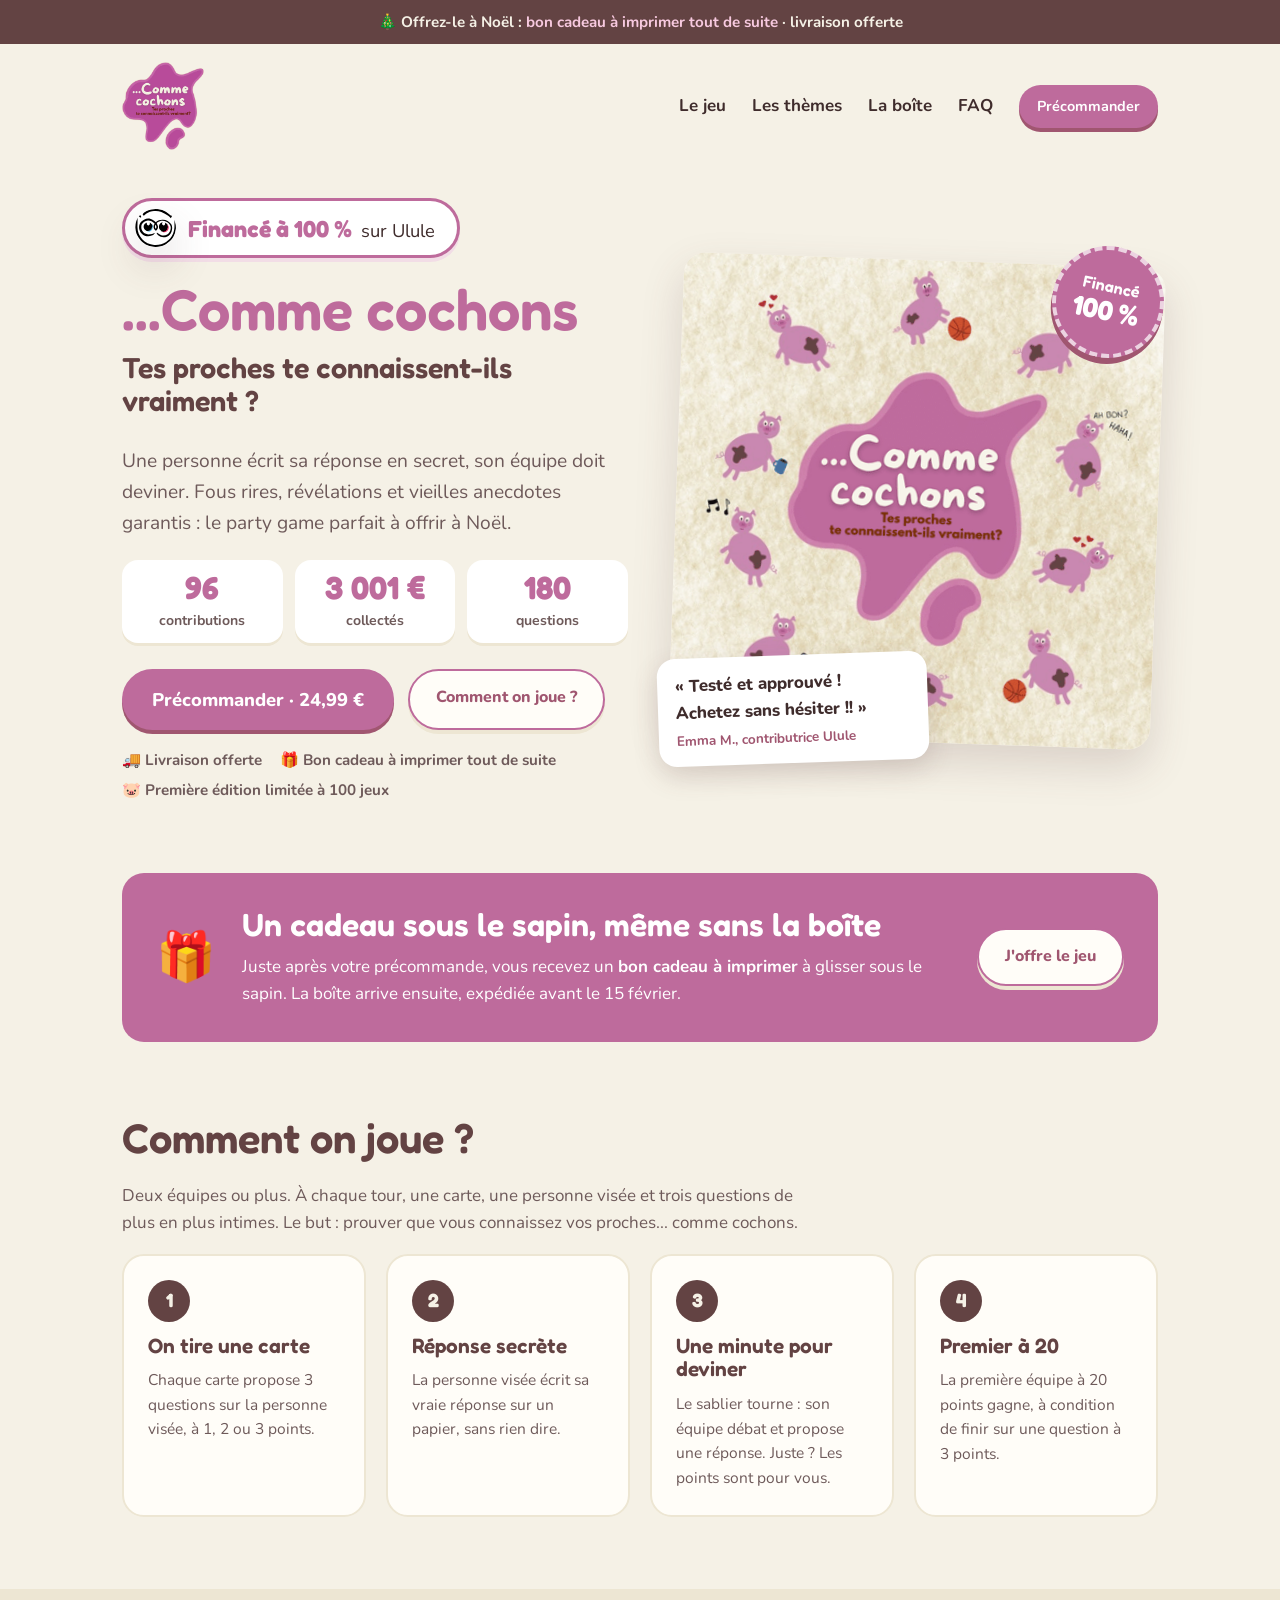
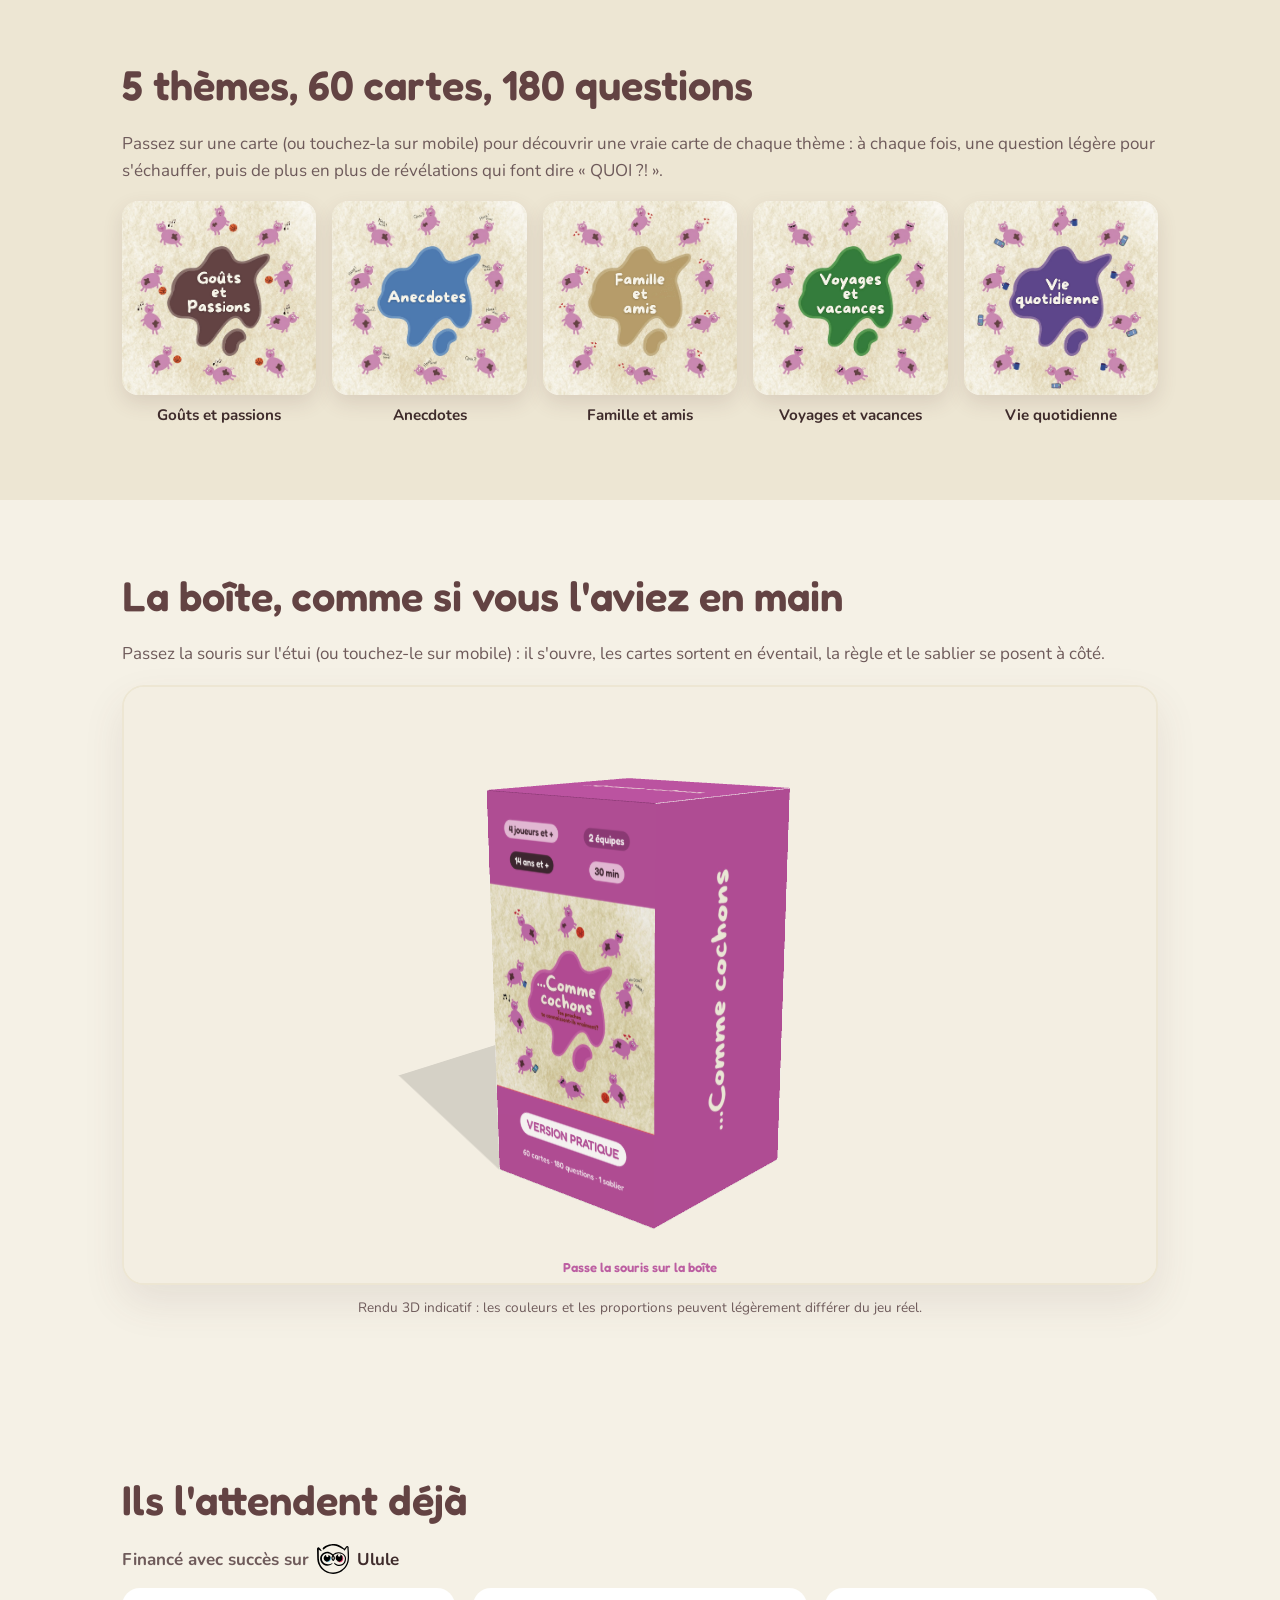
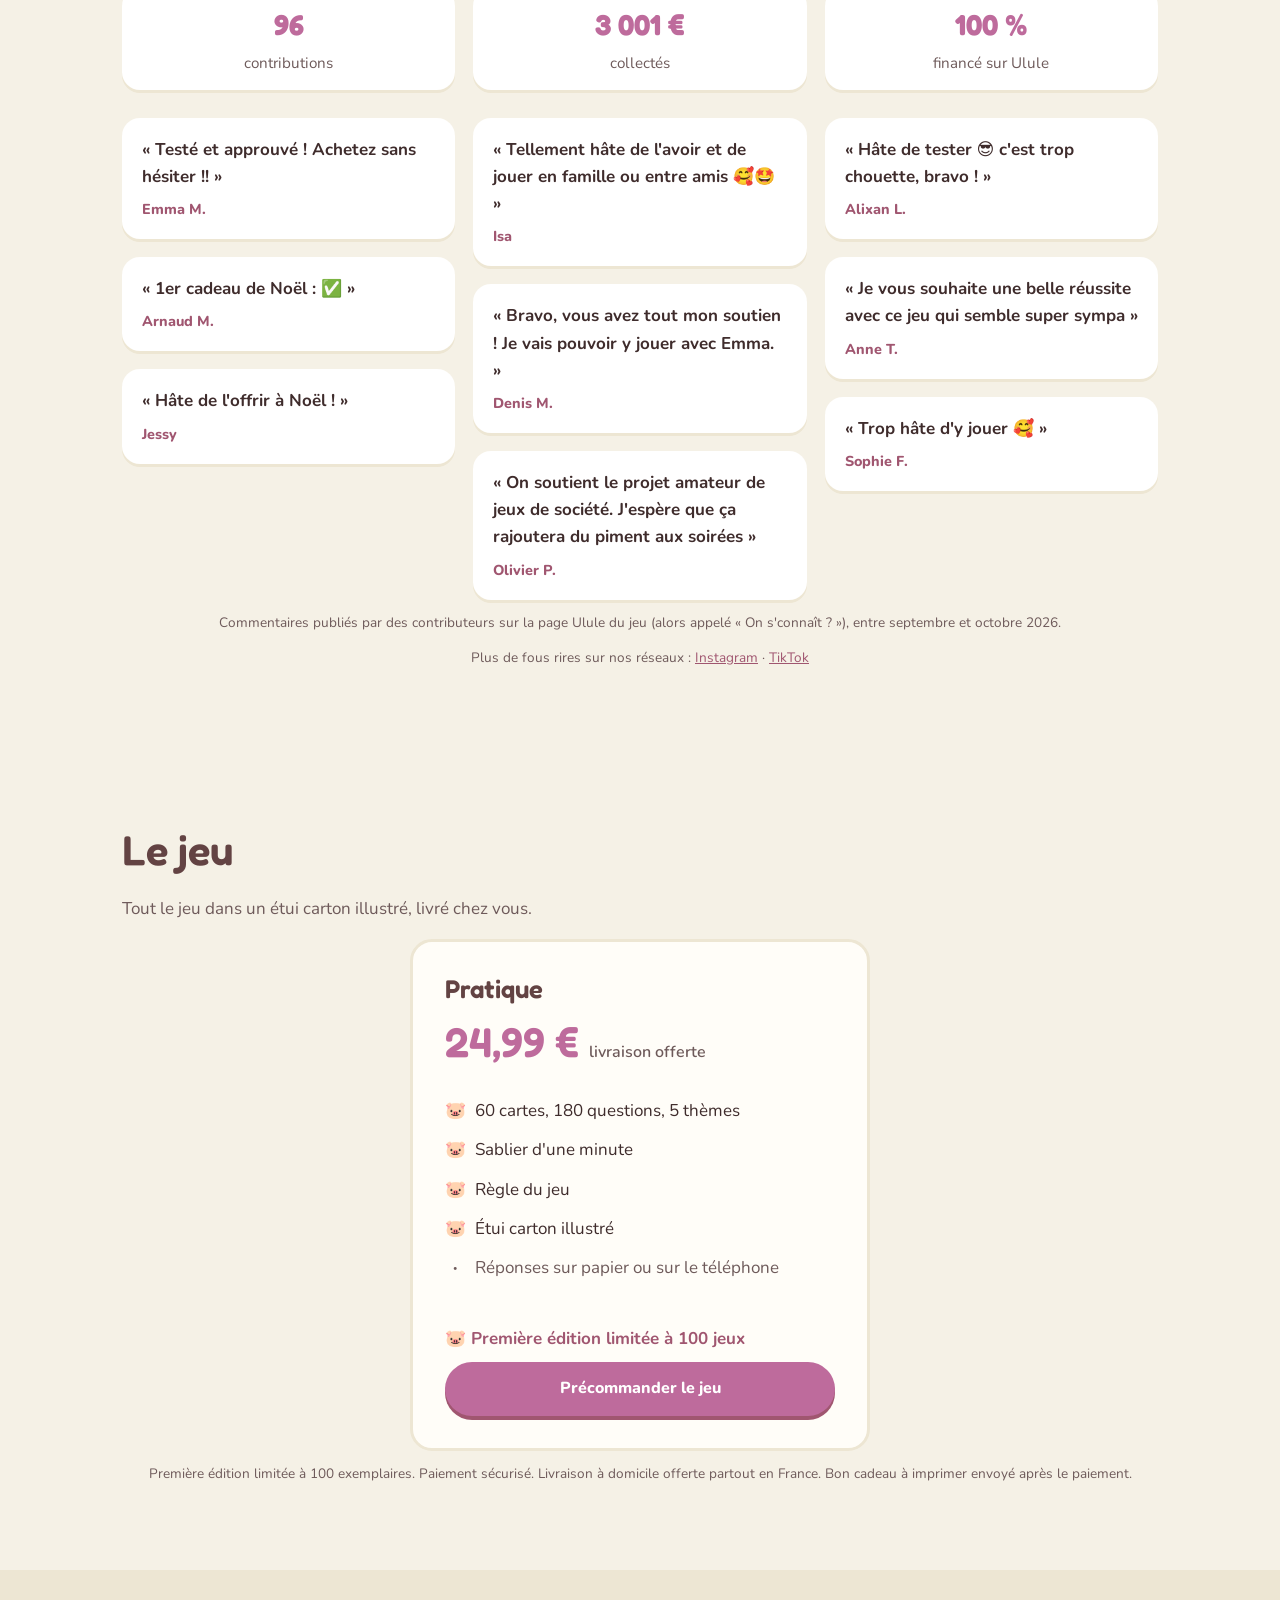
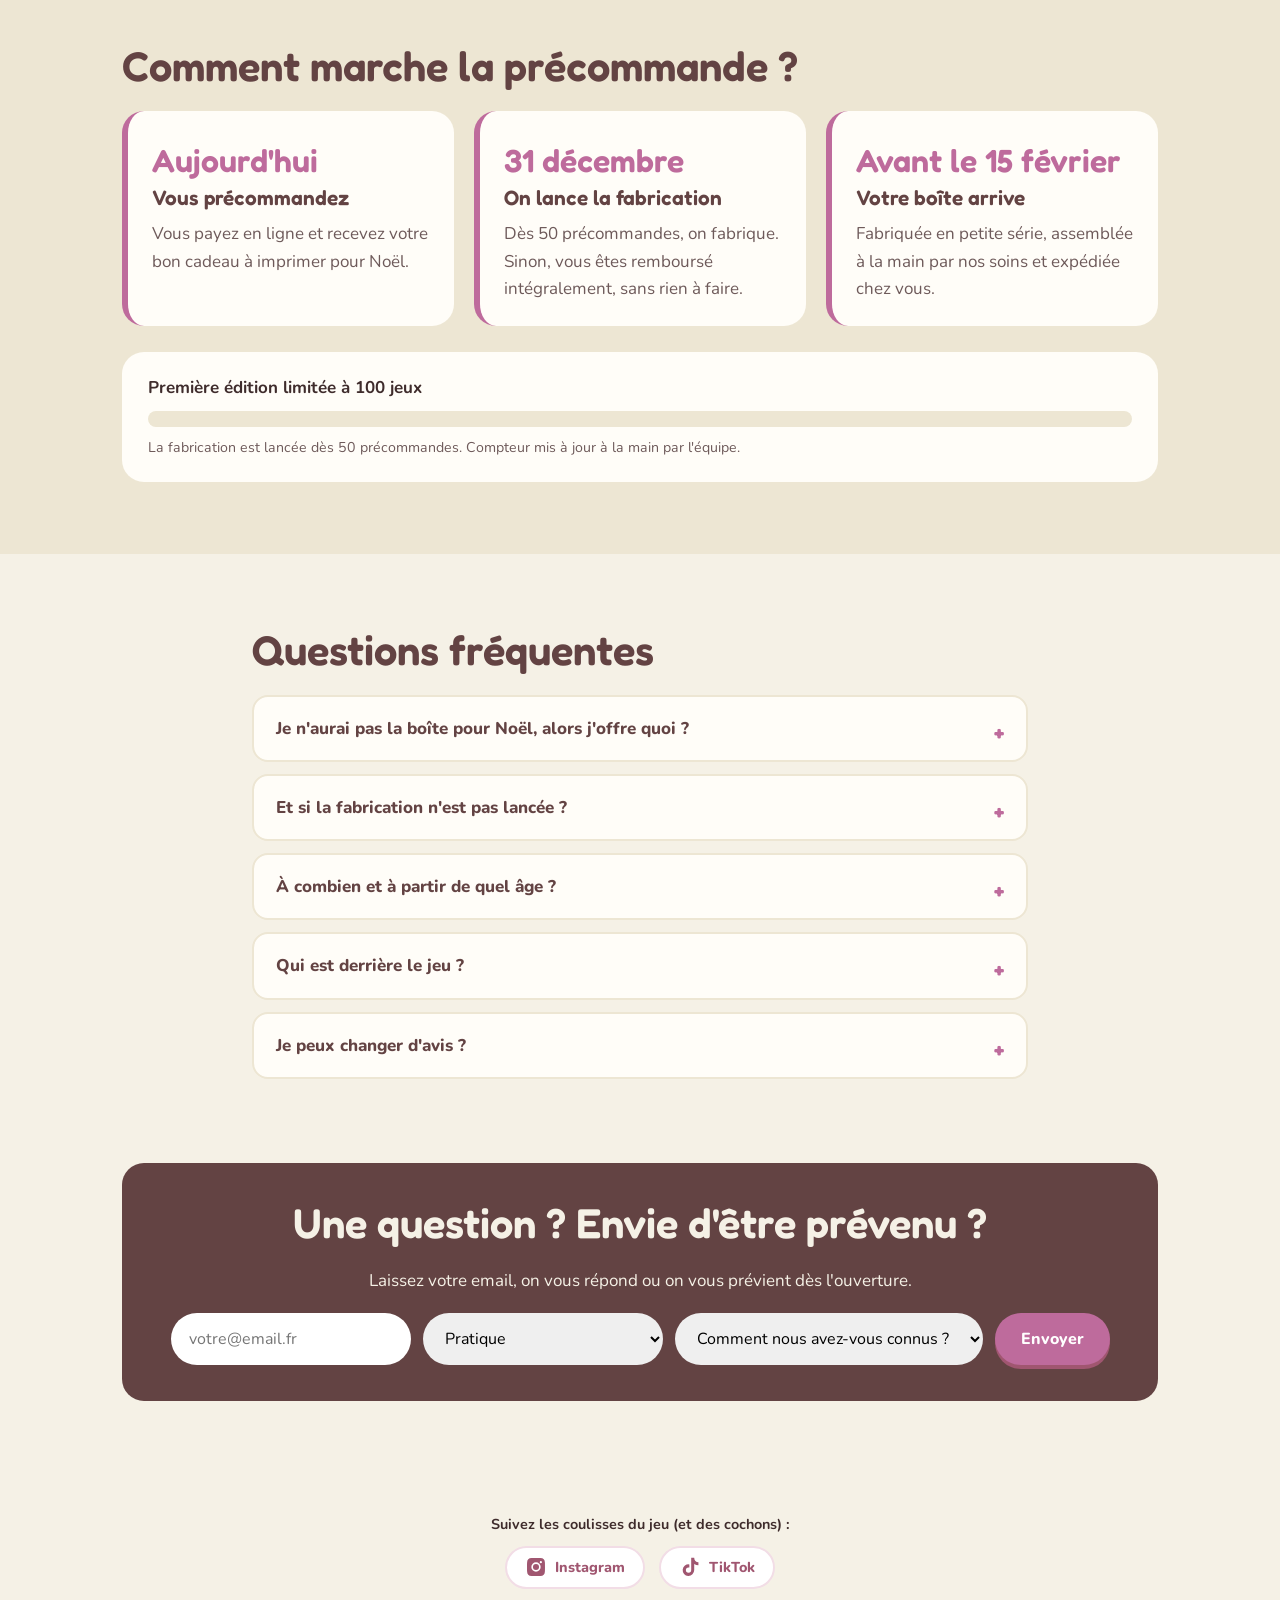
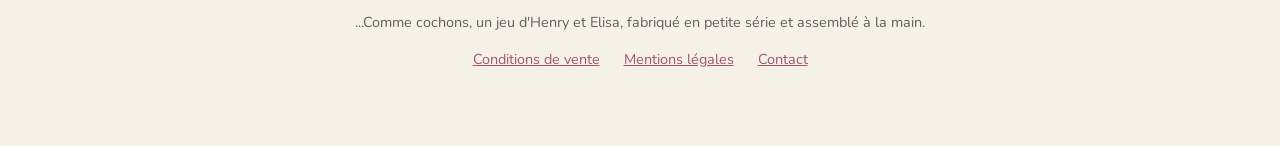
==== index.html @ cfe33173 "Site commecochons.com (état en ligne au 17/11) Co-Authored-By: Claude Opus 5.5 <noreply@anthropic.co" ====
<!DOCTYPE html>
<html lang="fr">
<head>
<meta charset="utf-8">
<meta name="viewport" content="width=device-width, initial-scale=1">
<title>...Comme cochons | Le jeu qui teste si tes proches te connaissent vraiment</title>
<meta name="description" content="...Comme cochons, le party game qui révèle si vos amis et votre famille vous connaissent vraiment. 60 cartes, 180 questions, 5 thèmes. Précommandez-le pour Noël.">
<meta property="og:title" content="...Comme cochons : tes proches te connaissent-ils vraiment ?">
<meta property="og:description" content="Le party game à offrir à Noël. Financé à 100 % sur Ulule. Précommande ouverte, bon cadeau à imprimer, livraison offerte.">
<meta property="og:image" content="https://commecochons.com/img/couverture.png">
<meta property="og:url" content="https://commecochons.com/">
<link rel="icon" type="image/png" href="/img/favicon-64.png">
<link rel="apple-touch-icon" href="/img/apple-touch-icon.png">
<link rel="preconnect" href="https://fonts.googleapis.com">
<link rel="preconnect" href="https://fonts.gstatic.com" crossorigin>
<link href="https://fonts.googleapis.com/css2?family=Fredoka:wght@500;600;700&family=Nunito:wght@400;600;700;800&display=swap" rel="stylesheet">
<link rel="stylesheet" href="style.css">
</head>
<body>

<div class="bandeau">🎄 Offrez-le à Noël : <strong>bon cadeau à imprimer tout de suite</strong> · livraison offerte</div>

<div class="wrap">
  <nav>
    <a class="logo" href="#" aria-label="...Comme cochons, accueil"><img src="img/logo-tache-sm.png" alt="...Comme cochons" width="272" height="291"></a>
    <div class="liens">
      <a href="#jouer">Le jeu</a>
      <a href="#themes">Les thèmes</a>
      <a href="#boite3d">La boîte</a>
      <a href="#faq">FAQ</a>
      <a class="btn petit" href="#offres">Précommander</a>
    </div>
  </nav>

  <header class="hero">
    <div>
      <a class="badge-ulule" href="#avis"><img src="img/ulule.svg" alt="" width="40" height="38"><span><strong>Financé à 100 %</strong> sur Ulule</span></a>
      <h1>...Comme cochons<span>Tes proches te connaissent-ils vraiment ?</span></h1>
      <p class="accroche">Une personne écrit sa réponse en secret, son équipe doit deviner. Fous rires, révélations et vieilles anecdotes garantis : le party game parfait à offrir à Noël.</p>
      <div class="chiffres-hero">
        <div><strong>96</strong><span>contributions</span></div>
        <div><strong>3 001 €</strong><span>collectés</span></div>
        <div><strong>180</strong><span>questions</span></div>
      </div>
      <div class="ctas">
        <a class="btn gros" href="#offres">Précommander · 24,99 €</a>
        <a class="btn secondaire" href="#jouer">Comment on joue ?</a>
      </div>
      <ul class="rassurance">
        <li>🚚 Livraison offerte</li>
        <li>🎁 Bon cadeau à imprimer tout de suite</li>
        <li>🐷 Première édition limitée à 100 jeux</li>
      </ul>
    </div>
    <div class="hero-visuel">
      <img src="img/couverture.png" alt="Couverture du jeu ...Comme cochons : des cochons roses autour du titre" width="447" height="447">
      <div class="tampon">Financé<br><b>100 %</b></div>
      <figure class="avis-hero"><blockquote>« Testé et approuvé ! Achetez sans hésiter !! »</blockquote><figcaption>Emma M., contributrice Ulule</figcaption></figure>
    </div>
  </header>
</div>

<div class="wrap">
  <div class="noel">
    <div class="emoji">🎁</div>
    <div>
      <h2>Un cadeau sous le sapin, même sans la boîte</h2>
      <p>Juste après votre précommande, vous recevez un <strong>bon cadeau à imprimer</strong> à glisser sous le sapin. La boîte arrive ensuite, expédiée avant le 15 février.</p>
    </div>
    <a class="btn secondaire" href="#offres">J'offre le jeu</a>
  </div>
</div>

<section id="jouer">
  <div class="wrap">
    <h2>Comment on joue ?</h2>
    <p style="max-width:680px;color:var(--texte-doux)">Deux équipes ou plus. À chaque tour, une carte, une personne visée et trois questions de plus en plus intimes. Le but : prouver que vous connaissez vos proches... comme cochons.</p>
    <div class="etapes">
      <div class="etape"><h3>On tire une carte</h3><p>Chaque carte propose 3 questions sur la personne visée, à 1, 2 ou 3 points.</p></div>
      <div class="etape"><h3>Réponse secrète</h3><p>La personne visée écrit sa vraie réponse sur un papier, sans rien dire.</p></div>
      <div class="etape"><h3>Une minute pour deviner</h3><p>Le sablier tourne : son équipe débat et propose une réponse. Juste ? Les points sont pour vous.</p></div>
      <div class="etape"><h3>Premier à 20</h3><p>La première équipe à 20 points gagne, à condition de finir sur une question à 3 points.</p></div>
    </div>
  </div>
</section>

<section id="themes" style="background:var(--creme-2)">
  <div class="wrap">
    <h2>5 thèmes, 60 cartes, 180 questions</h2>
    <p style="color:var(--texte-doux)">Passez sur une carte (ou touchez-la sur mobile) pour découvrir une vraie carte de chaque thème : à chaque fois, une question légère pour s'échauffer, puis de plus en plus de révélations qui font dire « QUOI ?! ».</p>
    <div class="themes">
      <div class="carte-flip" tabindex="0" style="--theme:#634343" aria-label="Carte du thème Goûts et passions">
        <div class="carte-inner">
          <div class="face recto"><img src="img/theme-gouts.png" alt="Thème Goûts et passions" loading="lazy"></div>
          <div class="face verso"><img src="img/cartes/gouts.jpg" alt="Une carte du thème Goûts et passions" width="900" height="900" loading="lazy" decoding="async"></div>
        </div>
        <div class="legende">Goûts et passions</div>
      </div>
      <div class="carte-flip" tabindex="0" style="--theme:#4D7AB0" aria-label="Carte du thème Anecdotes">
        <div class="carte-inner">
          <div class="face recto"><img src="img/theme-anecdotes.png" alt="Thème Anecdotes" loading="lazy"></div>
          <div class="face verso"><img src="img/cartes/anecdotes.jpg" alt="Une carte du thème Anecdotes" width="900" height="900" loading="lazy" decoding="async"></div>
        </div>
        <div class="legende">Anecdotes</div>
      </div>
      <div class="carte-flip" tabindex="0" style="--theme:#A8844A" aria-label="Carte du thème Famille et amis">
        <div class="carte-inner">
          <div class="face recto"><img src="img/theme-famille.png" alt="Thème Famille et amis" loading="lazy"></div>
          <div class="face verso"><img src="img/cartes/famille.jpg" alt="Une carte du thème Famille et amis" width="900" height="900" loading="lazy" decoding="async"></div>
        </div>
        <div class="legende">Famille et amis</div>
      </div>
      <div class="carte-flip" tabindex="0" style="--theme:#276A2E" aria-label="Carte du thème Voyages et vacances">
        <div class="carte-inner">
          <div class="face recto"><img src="img/theme-voyages.png" alt="Thème Voyages et vacances" loading="lazy"></div>
          <div class="face verso"><img src="img/cartes/voyages.jpg" alt="Une carte du thème Voyages et vacances" width="900" height="900" loading="lazy" decoding="async"></div>
        </div>
        <div class="legende">Voyages et vacances</div>
      </div>
      <div class="carte-flip" tabindex="0" style="--theme:#7C649C" aria-label="Carte du thème Vie quotidienne">
        <div class="carte-inner">
          <div class="face recto"><img src="img/theme-quotidien.png" alt="Thème Vie quotidienne" loading="lazy"></div>
          <div class="face verso"><img src="img/cartes/quotidien.jpg" alt="Une carte du thème Vie quotidienne" width="900" height="900" loading="lazy" decoding="async"></div>
        </div>
        <div class="legende">Vie quotidienne</div>
      </div>
    </div>
  </div>
</section>


<section id="boite3d">
  <div class="wrap">
    <h2>La boîte, comme si vous l'aviez en main</h2>
    <p style="color:var(--texte-doux)">Passez la souris sur l'étui (ou touchez-le sur mobile) : il s'ouvre, les cartes sortent en éventail, la règle et le sablier se posent à côté.</p>
    <div class="cadre3d"><iframe src="/boite-3d/index.html?embed" title="La boîte ...Comme cochons en 3D" loading="lazy"></iframe></div>
    <p class="mention">Rendu 3D indicatif : les couleurs et les proportions peuvent légèrement différer du jeu réel.</p>
  </div>
</section>

<section id="avis">
  <div class="wrap">
    <h2>Ils l'attendent déjà</h2>
    <p class="ulule-titre">Financé avec succès sur <img src="img/ulule.svg" alt="Ulule" width="34" height="32"> <strong>Ulule</strong></p>
    <div class="ulule-stats">
      <div><strong>96</strong><span>contributions</span></div>
      <div><strong>3 001 €</strong><span>collectés</span></div>
      <div><strong>100 %</strong><span>financé sur Ulule</span></div>
    </div>
    <div class="avis">
      <figure><blockquote>« Testé et approuvé ! Achetez sans hésiter !! »</blockquote><figcaption>Emma M.</figcaption></figure>
      <figure><blockquote>« 1er cadeau de Noël : ✅ »</blockquote><figcaption>Arnaud M.</figcaption></figure>
      <figure><blockquote>« Hâte de l'offrir à Noël ! »</blockquote><figcaption>Jessy</figcaption></figure>
      <figure><blockquote>« Tellement hâte de l'avoir et de jouer en famille ou entre amis 🥰🤩 »</blockquote><figcaption>Isa</figcaption></figure>
      <figure><blockquote>« Bravo, vous avez tout mon soutien ! Je vais pouvoir y jouer avec Emma. »</blockquote><figcaption>Denis M.</figcaption></figure>
      <figure><blockquote>« On soutient le projet amateur de jeux de société. J'espère que ça rajoutera du piment aux soirées »</blockquote><figcaption>Olivier P.</figcaption></figure>
      <figure><blockquote>« Hâte de tester 😎 c'est trop chouette, bravo ! »</blockquote><figcaption>Alixan L.</figcaption></figure>
      <figure><blockquote>« Je vous souhaite une belle réussite avec ce jeu qui semble super sympa »</blockquote><figcaption>Anne T.</figcaption></figure>
      <figure><blockquote>« Trop hâte d'y jouer 🥰 »</blockquote><figcaption>Sophie F.</figcaption></figure>
    </div>
    <p class="mention">Commentaires publiés par des contributeurs sur la page Ulule du jeu (alors appelé « On s'connaît ? »), entre septembre et octobre 2026.</p>
    <p class="mention">Plus de fous rires sur nos réseaux : <a href="https://www.instagram.com/onsconnait_lejeu/" target="_blank" rel="noopener">Instagram</a> · <a href="https://www.tiktok.com/@onsconnait_lejeu" target="_blank" rel="noopener">TikTok</a></p>
  </div>
</section>

<section id="offres">
  <div class="wrap">
    <h2>Le jeu</h2>
    <p style="color:var(--texte-doux)">Tout le jeu dans un étui carton illustré, livré chez vous.</p>
    <div class="offres">
      <div class="offre">
        <h3>Pratique</h3>
        <div class="prix">24,99 € <small>livraison offerte</small></div>
        <ul>
          <li>60 cartes, 180 questions, 5 thèmes</li>
          <li>Sablier d'une minute</li>
          <li>Règle du jeu</li>
          <li>Étui carton illustré</li>
          <li class="non">Réponses sur papier ou sur le téléphone</li>
        </ul>
        <p class="stock">🐷 <span class="stock-txt">Première édition limitée à 100 jeux</span></p>
        <a class="btn" data-offre="pratique" href="#prevenir">Précommander le jeu</a>
      </div>
    </div>
    <p class="mention">Première édition limitée à 100 exemplaires. Paiement sécurisé. Livraison à domicile offerte partout en France. Bon cadeau à imprimer envoyé après le paiement.</p>
  </div>
</section>

<section style="background:var(--creme-2)">
  <div class="wrap">
    <h2>Comment marche la précommande ?</h2>
    <div class="precommande">
      <div class="bloc"><div class="chiffre">Aujourd'hui</div><h3>Vous précommandez</h3><p>Vous payez en ligne et recevez votre bon cadeau à imprimer pour Noël.</p></div>
      <div class="bloc"><div class="chiffre">31 décembre</div><h3>On lance la fabrication</h3><p>Dès 50 précommandes, on fabrique. Sinon, vous êtes remboursé intégralement, sans rien à faire.</p></div>
      <div class="bloc"><div class="chiffre">Avant le 15 février</div><h3>Votre boîte arrive</h3><p>Fabriquée en petite série, assemblée à la main par nos soins et expédiée chez vous.</p></div>
    </div>
    <div class="compteur" id="compteur">
      <strong class="stock-txt">Première édition limitée à 100 jeux</strong>
      <div class="barre"><span id="jauge"></span></div>
      <small style="color:var(--texte-doux)">La fabrication est lancée dès 50 précommandes. Compteur mis à jour à la main par l'équipe.</small>
    </div>
  </div>
</section>

<section id="faq">
  <div class="wrap" style="max-width:820px">
    <h2>Questions fréquentes</h2>
    <details><summary>Je n'aurai pas la boîte pour Noël, alors j'offre quoi ?</summary><p>Un bon cadeau à imprimer, envoyé juste après le paiement. Vous l'emballez ou le glissez dans une carte, et la boîte arrive avant le 15 février.</p></details>
    <details><summary>Et si la fabrication n'est pas lancée ?</summary><p>Si nous n'atteignons pas 50 précommandes au 31 décembre, nous remboursons intégralement tout le monde dans les jours qui suivent.</p></details>
    <details><summary>À combien et à partir de quel âge ?</summary><p>À partir de 4 joueurs, en deux équipes, et jusqu'à autant de monde que vous voulez. Conseillé à partir de 14 ans. Une partie dure environ 30 minutes.</p></details>
    <details><summary>Qui est derrière le jeu ?</summary><p>Henry et Elisa. On a imaginé ce jeu pour nos soirées entre amis, on l'a testé avec plusieurs groupes, puis plus de 100 personnes l'ont soutenu sur Ulule. Les cochons sont dessinés à la main.</p></details>
    <details><summary>Je peux changer d'avis ?</summary><p>Oui. Vous disposez de 14 jours après réception pour vous rétracter, et vous pouvez annuler votre précommande à tout moment avant l'expédition. Voir nos <a href="cgv.html">conditions de vente</a>.</p></details>
  </div>
</section>

<section id="prevenir" style="padding-top:0">
  <div class="wrap">
    <div class="form-prevenir">
      <h2 id="prevenir-titre">Une question ? Envie d'être prévenu ?</h2>
      <p id="prevenir-texte">Laissez votre email, on vous répond ou on vous prévient dès l'ouverture.</p>
      <form name="prevenir" method="POST" data-netlify="true" netlify-honeypot="pot" action="/merci-contact.html">
        <input type="hidden" name="form-name" value="prevenir">
        <p class="cache"><label>Ne pas remplir <input name="pot"></label></p>
        <input type="email" name="email" placeholder="votre@email.fr" required aria-label="Email">
        <select name="interet" aria-label="Version qui vous intéresse">
          <option value="pratique">Pratique</option>
          <option value="question">J'ai une question</option>
        </select>
        <select name="source" aria-label="Comment nous avez-vous connus ?" required>
          <option value="">Comment nous avez-vous connus ?</option>
          <option>Ami ou famille</option>
          <option>Contributeur Ulule</option>
          <option>Instagram</option>
          <option>Publicité</option>
          <option>Autre</option>
        </select>
        <button class="btn" type="submit">Envoyer</button>
      </form>
    </div>
  </div>
</section>

<footer>
  <p class="suivez">Suivez les coulisses du jeu (et des cochons) :</p>
  <div class="reseaux">
    <a href="https://www.instagram.com/onsconnait_lejeu/" target="_blank" rel="noopener"><svg viewBox="0 0 24 24" width="22" height="22" aria-hidden="true"><path fill="currentColor" d="M12 2.2c3.2 0 3.6 0 4.8.1 3.3.1 4.8 1.7 4.9 4.9.1 1.3.1 1.6.1 4.8s0 3.6-.1 4.8c-.1 3.2-1.7 4.8-4.9 4.9-1.3.1-1.6.1-4.8.1s-3.6 0-4.8-.1c-3.3-.1-4.8-1.7-4.9-4.9C2.2 15.6 2.2 15.2 2.2 12s0-3.6.1-4.8C2.4 3.9 3.9 2.4 7.2 2.3 8.4 2.2 8.8 2.2 12 2.2zm0 4.7a5.1 5.1 0 1 0 0 10.2 5.1 5.1 0 0 0 0-10.2zm0 8.4a3.3 3.3 0 1 1 0-6.6 3.3 3.3 0 0 1 0 6.6zm5.3-9.8a1.2 1.2 0 1 0 0 2.4 1.2 1.2 0 0 0 0-2.4z"/></svg><span>Instagram</span></a>
    <a href="https://www.tiktok.com/@onsconnait_lejeu" target="_blank" rel="noopener"><svg viewBox="0 0 24 24" width="22" height="22" aria-hidden="true"><path fill="currentColor" d="M16.6 2h-3.3v13.4a2.9 2.9 0 1 1-2.9-2.9c.3 0 .6 0 .9.1V9.2a6.3 6.3 0 1 0 5.3 6.2V8.6a7.9 7.9 0 0 0 4.6 1.5V6.8a4.6 4.6 0 0 1-4.6-4.8z"/></svg><span>TikTok</span></a>
  </div>
  <p>...Comme cochons, un jeu d'Henry et Elisa, fabriqué en petite série et assemblé à la main.</p>
  <p><a href="cgv.html">Conditions de vente</a> <a href="mentions-legales.html">Mentions légales</a> <a href="#prevenir">Contact</a></p>
</footer>

<script>
  /* ====== À RENSEIGNER ======
     Collez ici vos liens de paiement Stripe (Payment Links).
     Tant qu'ils sont vides, les boutons renvoient vers le formulaire « être prévenu ». */
  const STRIPE_PRATIQUE = "https://buy.stripe.com/cNi7sDaqrd3F0H04EY53O02";
  /* Nombre de jeux précommandés et payés (à mettre à jour à la main). */
  const NB_PRECOMMANDES = 0;
  /* Taille de la première édition : ne pas vendre au-delà. */
  const EDITION = 100;
  /* ========================== */

  const liens = { pratique: STRIPE_PRATIQUE };
  const ouvert = STRIPE_PRATIQUE;
  document.querySelectorAll("[data-offre]").forEach(b => {
    const url = liens[b.dataset.offre];
    if (url) { b.href = url; }
    else {
      b.addEventListener("click", () => {
        const s = document.querySelector('select[name="interet"]');
        if (s) s.value = b.dataset.offre;
      });
    }
  });
  if (!ouvert) {
    document.getElementById("prevenir-titre").textContent = "Les précommandes ouvrent très bientôt";
    document.getElementById("prevenir-texte").textContent = "Laissez votre email : on vous prévient dès l'ouverture, juste à temps pour Noël.";
  }
  const restants = Math.max(0, EDITION - NB_PRECOMMANDES);
  if (NB_PRECOMMANDES > 0) document.querySelectorAll(".stock-txt").forEach(e => e.textContent = "Plus que " + restants + " jeux sur " + EDITION + " dans cette première édition");
  requestAnimationFrame(() => {
    document.getElementById("jauge").style.width = Math.min(100, NB_PRECOMMANDES / EDITION * 100) + "%";
  });
  if (restants === 0) {
    document.querySelectorAll("[data-offre]").forEach(b => { b.textContent = "Première édition épuisée"; b.removeAttribute("href"); b.classList.add("epuise"); });
  }
  document.querySelectorAll(".carte-flip").forEach(c => {
    c.addEventListener("click", () => c.classList.toggle("retournee"));
    c.addEventListener("keydown", e => { if (e.key === "Enter" || e.key === " ") { e.preventDefault(); c.classList.toggle("retournee"); } });
  });
</script>
</body>
</html>
---- style.css ----
:root{
  --creme:#F5F1E6;
  --creme-2:#EDE6D3;
  --rose:#BE6B9C;
  --rose-fonce:#A05670;
  --rose-clair:#F2DDE6;
  --boue:#634343;
  --texte:#3F2C2C;
  --texte-doux:#6E5A5A;
  --bleu:#4D7AB0;
  --vert:#276A2E;
  --violet:#7C649C;
  --sable:#B8955A;
  --blanc:#FFFDF8;
  --rayon:22px;
}
*{box-sizing:border-box}
html{scroll-behavior:smooth}
body{
  margin:0;font-family:"Nunito",system-ui,sans-serif;color:var(--texte);
  background:var(--creme);line-height:1.6;font-size:17px;
}
h1,h2,h3,.titre{font-family:"Fredoka",system-ui,sans-serif;font-weight:600;line-height:1.15;margin:0 0 .5em}
h2{font-size:clamp(1.8rem,4vw,2.6rem);color:var(--boue)}
h3{font-size:1.3rem}
p{margin:0 0 1em}
a{color:var(--rose-fonce)}
img{max-width:100%;display:block}
.wrap{max-width:1080px;margin:0 auto;padding:0 22px}
section{padding:72px 0}

/* Bandeau */
.bandeau{background:var(--boue);color:var(--creme);text-align:center;font-weight:700;padding:10px 16px;font-size:.95rem}
.bandeau strong{color:#F7C9DF}

/* Nav */
nav{display:flex;justify-content:space-between;align-items:center;padding:18px 0}
.logo{font-family:"Fredoka",sans-serif;font-weight:700;font-size:1.5rem;color:var(--rose);text-decoration:none}
nav .liens a{margin-left:22px;text-decoration:none;color:var(--texte);font-weight:700}
nav .liens a.btn{color:#fff}
@media(max-width:700px){nav .liens a:not(.btn){display:none}}

/* Boutons */
.btn{display:inline-block;background:var(--rose);color:#fff;text-decoration:none;font-weight:800;
  padding:14px 26px;border-radius:999px;border:0;cursor:pointer;font-size:1rem;font-family:inherit;
  box-shadow:0 4px 0 var(--rose-fonce);transition:transform .1s ease, box-shadow .1s ease}
.btn:hover{transform:translateY(-2px);box-shadow:0 6px 0 var(--rose-fonce)}
.btn:active{transform:translateY(2px);box-shadow:0 1px 0 var(--rose-fonce)}
.btn.secondaire{background:var(--blanc);color:var(--rose-fonce);box-shadow:0 4px 0 var(--creme-2);border:2px solid var(--rose)}
.btn.petit{padding:10px 18px;font-size:.9rem}
.btn[aria-disabled="true"]{background:#c9b6be;box-shadow:0 4px 0 #a8949c}

/* Hero */
.hero{display:grid;grid-template-columns:1.05fr 1fr;gap:48px;align-items:center;padding:30px 0 70px}
.hero h1{font-size:clamp(2.4rem,6vw,4rem);color:var(--rose)}
.hero h1 span{display:block;font-size:.5em;color:var(--boue);margin-top:.3em}
.hero .accroche{font-size:1.2rem;color:var(--texte-doux)}
.hero img{border-radius:var(--rayon);box-shadow:0 18px 40px rgba(99,67,67,.18);transform:rotate(2deg)}
.hero .ctas{display:flex;gap:14px;flex-wrap:wrap;margin:26px 0 18px}
.pastilles{display:flex;gap:10px;flex-wrap:wrap;padding:0;margin:0;list-style:none}
.pastilles li{background:var(--blanc);border:2px solid var(--creme-2);border-radius:999px;padding:6px 14px;font-weight:700;font-size:.9rem}
@media(max-width:820px){.hero{grid-template-columns:1fr}.hero img{max-width:420px;margin:0 auto}}

/* Noël */
.noel{background:var(--rose);color:#fff;border-radius:var(--rayon);padding:34px;display:grid;grid-template-columns:auto 1fr auto;gap:26px;align-items:center}
.noel h2{color:#fff;margin:0 0 .3em;font-size:clamp(1.5rem,3vw,2rem)}
.noel p{margin:0}
.noel .emoji{font-size:3rem}
@media(max-width:820px){.noel{grid-template-columns:1fr;text-align:center}}

/* Comment on joue */
.etapes{display:grid;grid-template-columns:repeat(4,1fr);gap:20px;counter-reset:etape}
.etape{background:var(--blanc);border-radius:var(--rayon);padding:24px;position:relative;border:2px solid var(--creme-2)}
.etape::before{counter-increment:etape;content:counter(etape);font-family:"Fredoka",sans-serif;font-weight:700;
  width:42px;height:42px;border-radius:50%;background:var(--boue);color:var(--creme);display:grid;place-items:center;margin-bottom:12px;font-size:1.2rem}
.etape h3{color:var(--boue)}
.etape p{margin:0;color:var(--texte-doux);font-size:.97rem}
@media(max-width:900px){.etapes{grid-template-columns:1fr 1fr}}
@media(max-width:560px){.etapes{grid-template-columns:1fr}}

.exemple{margin-top:30px;background:var(--creme-2);border-radius:var(--rayon);padding:24px 28px}
.exemple .niveaux{display:grid;gap:10px;margin-top:12px}
.niv{display:flex;gap:12px;align-items:baseline}
.niv b{flex:0 0 auto;font-family:"Fredoka",sans-serif;color:#fff;border-radius:999px;padding:2px 12px;font-size:.85rem}
.n1{background:#5FAE6E}.n2{background:#E3A93F}.n3{background:#D6452F}

/* Thèmes */
.themes{display:grid;grid-template-columns:repeat(5,1fr);gap:16px}
.carte-flip{perspective:1000px;cursor:pointer;outline:none}
.carte-inner{position:relative;aspect-ratio:1/1;transition:transform .7s cubic-bezier(.2,.7,.2,1);transform-style:preserve-3d}
@media(hover:hover){.carte-flip:hover .carte-inner{transform:rotateY(180deg)}}
.carte-flip:focus-visible .carte-inner,.carte-flip.retournee .carte-inner{transform:rotateY(180deg)}
.face{position:absolute;inset:0;border-radius:16px;overflow:hidden;backface-visibility:hidden;-webkit-backface-visibility:hidden;box-shadow:0 8px 20px rgba(99,67,67,.14)}
.face img{width:100%;height:100%;object-fit:cover}
.verso{transform:rotateY(180deg);background:#f3ecdc}
.verso img{width:100%;height:100%;object-fit:cover}
.verso-titre{font-family:"Fredoka",sans-serif;font-weight:600;color:var(--theme);text-align:center;font-size:.85rem;border-bottom:2px dashed var(--theme);padding-bottom:3px}
.q{display:flex;gap:6px;align-items:flex-start;font-size:clamp(.66rem,.95vw,.76rem);line-height:1.25}
.q b{flex:0 0 19px;height:19px;border-radius:50%;display:grid;place-items:center;color:#fff;font-family:"Fredoka",sans-serif;font-size:.8rem}
.n1{background:#5FAE6E}.n2{background:#E3A93F}.n3{background:#D6452F}
.legende{text-align:center;font-weight:700;margin-top:8px;font-size:.95rem}


/* 3D */
.cadre3d{border-radius:var(--rayon);overflow:hidden;background:var(--creme);border:2px solid var(--creme-2);height:540px;box-shadow:0 18px 40px rgba(99,67,67,.10)}
.cadre3d iframe{width:100%;height:100%;border:0;display:block}
@media(max-width:600px){.cadre3d{height:440px}}
@media(max-width:900px){.themes{grid-template-columns:repeat(3,1fr)}}
@media(max-width:560px){.themes{grid-template-columns:repeat(2,1fr)}}

/* Offres */
.offres{display:grid;grid-template-columns:minmax(0,460px);justify-content:center;gap:26px}
.offre{background:var(--blanc);border-radius:var(--rayon);padding:32px;border:3px solid var(--creme-2);display:flex;flex-direction:column}
.offre.vedette{border-color:var(--rose);position:relative}
.offre.vedette::after{content:"La plus choisie";position:absolute;top:-14px;right:24px;background:var(--rose);color:#fff;font-weight:800;font-size:.8rem;padding:4px 12px;border-radius:999px}
.offre h3{font-size:1.6rem;color:var(--boue);margin-bottom:.2em}
.prix{font-family:"Fredoka",sans-serif;font-size:2.6rem;color:var(--rose);font-weight:600}
.prix small{font-size:1rem;color:var(--texte-doux);font-family:"Nunito",sans-serif;font-weight:600}
.offre ul{padding-left:0;list-style:none;margin:16px 0 24px;flex:1}
.offre li{padding:6px 0 6px 30px;position:relative}
.offre li::before{content:"🐷";position:absolute;left:0}
.offre li.non{color:var(--texte-doux)}
.offre li.non::before{content:"·";left:8px;font-weight:800}
.offre .btn{text-align:center}
.mention{font-size:.85rem;color:var(--texte-doux);margin-top:12px;text-align:center}
@media(max-width:760px){.offres{grid-template-columns:1fr}}

/* Précommande */
.precommande{display:grid;grid-template-columns:repeat(3,1fr);gap:20px}
.bloc{background:var(--blanc);border-radius:var(--rayon);padding:24px;border-left:6px solid var(--rose)}
.bloc h3{color:var(--boue)}
.bloc p{margin:0;color:var(--texte-doux)}
.bloc .chiffre{font-family:"Fredoka",sans-serif;font-size:2rem;color:var(--rose);font-weight:600}
@media(max-width:820px){.precommande{grid-template-columns:1fr}}

.compteur{margin-top:26px;background:var(--blanc);border-radius:var(--rayon);padding:22px 26px}
.barre{height:16px;background:var(--creme-2);border-radius:999px;overflow:hidden;margin:10px 0 6px}
.barre span{display:block;height:100%;background:var(--rose);border-radius:999px;width:0;transition:width 1s ease}

/* FAQ */
details{background:var(--blanc);border-radius:16px;padding:18px 22px;margin-bottom:12px;border:2px solid var(--creme-2)}
summary{font-weight:800;cursor:pointer;list-style:none;color:var(--boue)}
summary::-webkit-details-marker{display:none}
summary::after{content:"+";float:right;font-family:"Fredoka",sans-serif;font-size:1.3rem;color:var(--rose)}
details[open] summary::after{content:"–"}
details p{margin:12px 0 0;color:var(--texte-doux)}

/* Formulaire */
.form-prevenir{background:var(--boue);color:var(--creme);border-radius:var(--rayon);padding:36px;text-align:center}
.form-prevenir h2{color:var(--creme)}
.form-prevenir form{display:flex;gap:12px;justify-content:center;flex-wrap:wrap;margin-top:18px}
.form-prevenir input,.form-prevenir select{padding:14px 18px;border-radius:999px;border:0;font-family:inherit;font-size:1rem;min-width:240px}
.cache{display:none}

/* Footer */
footer{padding:40px 0 60px;text-align:center;color:var(--texte-doux);font-size:.9rem}
footer a{margin:0 10px}

/* Pages texte */
.page-texte{max-width:780px;margin:0 auto;padding:30px 22px 80px}
.page-texte h1{color:var(--rose);font-size:2.4rem}
.page-texte h2{font-size:1.4rem;margin-top:1.6em}
.a-completer{background:#FFF3B0;padding:0 4px;border-radius:4px;font-weight:700}

/* Carte agrandie au survol (ordinateur) */
.themes{position:relative}
.carte-flip{position:relative;transition:transform .6s cubic-bezier(.2,.7,.2,1);transform-origin:center 40%}
@media(hover:hover) and (min-width:901px){
  .carte-flip:hover{transform:scale(1.75);z-index:10}
  .carte-flip:nth-child(1){transform-origin:left 40%}
  .carte-flip:nth-child(5){transform-origin:right 40%}
  .carte-flip:hover .legende{opacity:0}
  .carte-flip:hover .face{box-shadow:0 20px 50px rgba(99,67,67,.28)}
}
.legende{transition:opacity .3s}

/* Correctifs mobile */
.hero>*{min-width:0}
.hero img{width:100%;height:auto}
@media(max-width:820px){
  .hero{gap:28px;padding:10px 0 50px}
  .hero img{max-width:340px;transform:rotate(1.5deg)}
  section{padding:52px 0}
  nav{padding:14px 0}
  .noel{padding:26px 20px}
  .offre{padding:24px}
  .form-prevenir{padding:28px 18px}
  .form-prevenir input,.form-prevenir select{min-width:0;width:100%}
  .form-prevenir form{flex-direction:column;align-items:stretch}
}
@media(max-width:560px){
  .themes{gap:12px}
  .hero .ctas .btn{flex:1 1 100%;text-align:center}
  .bandeau{font-size:.85rem}
}
@media(max-width:560px){
  .logo{font-size:1.2rem}
  nav .liens a.btn{padding:9px 14px;font-size:.85rem}
  .themes{display:flex;overflow-x:auto;scroll-snap-type:x mandatory;gap:14px;padding:4px 22px 14px;margin:0 -22px;-webkit-overflow-scrolling:touch;scrollbar-width:none}
  .themes::-webkit-scrollbar{display:none}
  .carte-flip{flex:0 0 80%;scroll-snap-align:center}
  summary{display:flex;justify-content:space-between;gap:12px;align-items:flex-start}
  summary::after{float:none;flex:0 0 auto}
  .cadre3d{height:420px}
}

/* Avis Ulule */
.ulule-stats{display:flex;gap:18px;flex-wrap:wrap;margin:10px 0 28px}
.ulule-stats div{background:#fff;border-radius:18px;padding:14px 22px;flex:1 1 150px;text-align:center;box-shadow:0 3px 0 var(--creme-2)}
.ulule-stats strong{display:block;font-family:"Fredoka",sans-serif;font-size:1.8rem;color:var(--rose)}
.ulule-stats span{color:var(--texte-doux);font-size:.95rem}
.avis{columns:3 260px;column-gap:18px}
.avis figure{break-inside:avoid;margin:0 0 18px;background:#fff;border-radius:18px;padding:18px 20px;box-shadow:0 3px 0 var(--creme-2)}
.avis blockquote{margin:0;font-weight:700;color:var(--texte)}
.avis figcaption{margin-top:8px;color:var(--rose-fonce);font-weight:800;font-size:.9rem}

.ulule-titre{display:flex;align-items:center;gap:8px;font-weight:700;color:var(--texte-doux);margin:4px 0 14px}
.ulule-titre img{height:30px;width:auto}
.ulule-titre strong{color:var(--texte)}
.stock{font-weight:700;color:var(--rose-fonce);margin:14px 0 10px}
.btn.epuise{background:#bbb;box-shadow:none;pointer-events:none}

/* Hero v2 */
.badge-ulule{display:inline-flex;align-items:center;gap:12px;background:#fff;border:3px solid var(--rose);border-radius:999px;padding:8px 22px 8px 10px;text-decoration:none;color:var(--texte);font-size:1.15rem;margin-bottom:18px;box-shadow:0 4px 0 var(--rose-clair)}
.badge-ulule img{height:38px;width:auto}
.badge-ulule strong{font-family:"Fredoka",sans-serif;font-size:1.45rem;color:var(--rose);margin-right:4px}
.chiffres-hero{display:flex;gap:12px;margin:22px 0 4px;flex-wrap:wrap}
.chiffres-hero div{background:#fff;border-radius:16px;padding:10px 18px;flex:1 1 110px;box-shadow:0 3px 0 var(--creme-2);text-align:center}
.chiffres-hero strong{display:block;font-family:"Fredoka",sans-serif;font-size:2rem;line-height:1.1;color:var(--rose)}
.chiffres-hero span{font-size:.88rem;color:var(--texte-doux);font-weight:700}
.btn.gros{font-size:1.15rem;padding:16px 30px}
.rassurance{list-style:none;padding:0;margin:4px 0 0;display:flex;flex-wrap:wrap;gap:6px 18px;font-weight:700;font-size:.95rem;color:var(--texte-doux)}
.hero-visuel{position:relative}
.tampon{position:absolute;top:-14px;right:-6px;width:112px;height:112px;border-radius:50%;background:var(--rose);color:#fff;display:flex;flex-direction:column;align-items:center;justify-content:center;text-align:center;font-family:"Fredoka",sans-serif;font-weight:600;font-size:1rem;line-height:1.1;transform:rotate(12deg);box-shadow:0 6px 0 var(--rose-fonce);border:4px dashed rgba(255,255,255,.7)}
.tampon b{font-size:1.7rem}
.avis-hero{position:absolute;left:-18px;bottom:-22px;max-width:270px;background:#fff;border-radius:18px;padding:14px 18px;margin:0;box-shadow:0 10px 26px rgba(99,67,67,.18);transform:rotate(-2deg)}
.avis-hero blockquote{margin:0;font-weight:800}
.avis-hero figcaption{color:var(--rose-fonce);font-size:.85rem;font-weight:700;margin-top:4px}
@media(max-width:560px){
  .badge-ulule{font-size:1rem;padding:6px 16px 6px 8px}
  .badge-ulule strong{font-size:1.2rem}
  .chiffres-hero strong{font-size:1.6rem}
  .tampon{width:88px;height:88px;font-size:.85rem;right:4px}
  .tampon b{font-size:1.35rem}
  .avis-hero{position:relative;left:auto;bottom:auto;margin:-24px auto 0;transform:rotate(-1.5deg)}
}
.chiffres-hero div{flex:1 1 0;min-width:0}
.hero h1{font-size:clamp(2.4rem,5vw,3.6rem)}
.hero .accroche{margin-bottom:0}
@media(max-width:820px){
  .hero-visuel{order:-1;max-width:300px;margin:0 auto 6px}
  .hero-visuel img{max-width:100%}
  .avis-hero{display:none}
}
@media(max-width:560px){
  .chiffres-hero{gap:8px}
  .chiffres-hero div{padding:8px 6px}
  .chiffres-hero strong{font-size:1.35rem}
  .chiffres-hero span{font-size:.75rem}
}

.suivez{font-weight:700;color:var(--texte);margin-bottom:10px}
.reseaux{display:flex;justify-content:center;gap:14px;margin:0 0 22px}
.reseaux a{display:inline-flex;align-items:center;gap:8px;background:#fff;border:2px solid var(--rose-clair);border-radius:999px;padding:8px 18px;text-decoration:none;color:var(--rose-fonce);font-weight:800;margin:0}
.reseaux a:hover{border-color:var(--rose)}

.logo img{height:88px;width:auto;display:block;transition:transform .2s}
.logo:hover img{transform:rotate(-4deg) scale(1.04)}
@media(max-width:560px){.logo img{height:66px}}
.cadre3d{height:600px}
.cadre3d iframe{width:100%;height:100%;border:0;background:transparent;display:block}
@media(max-width:560px){.cadre3d{height:460px}}
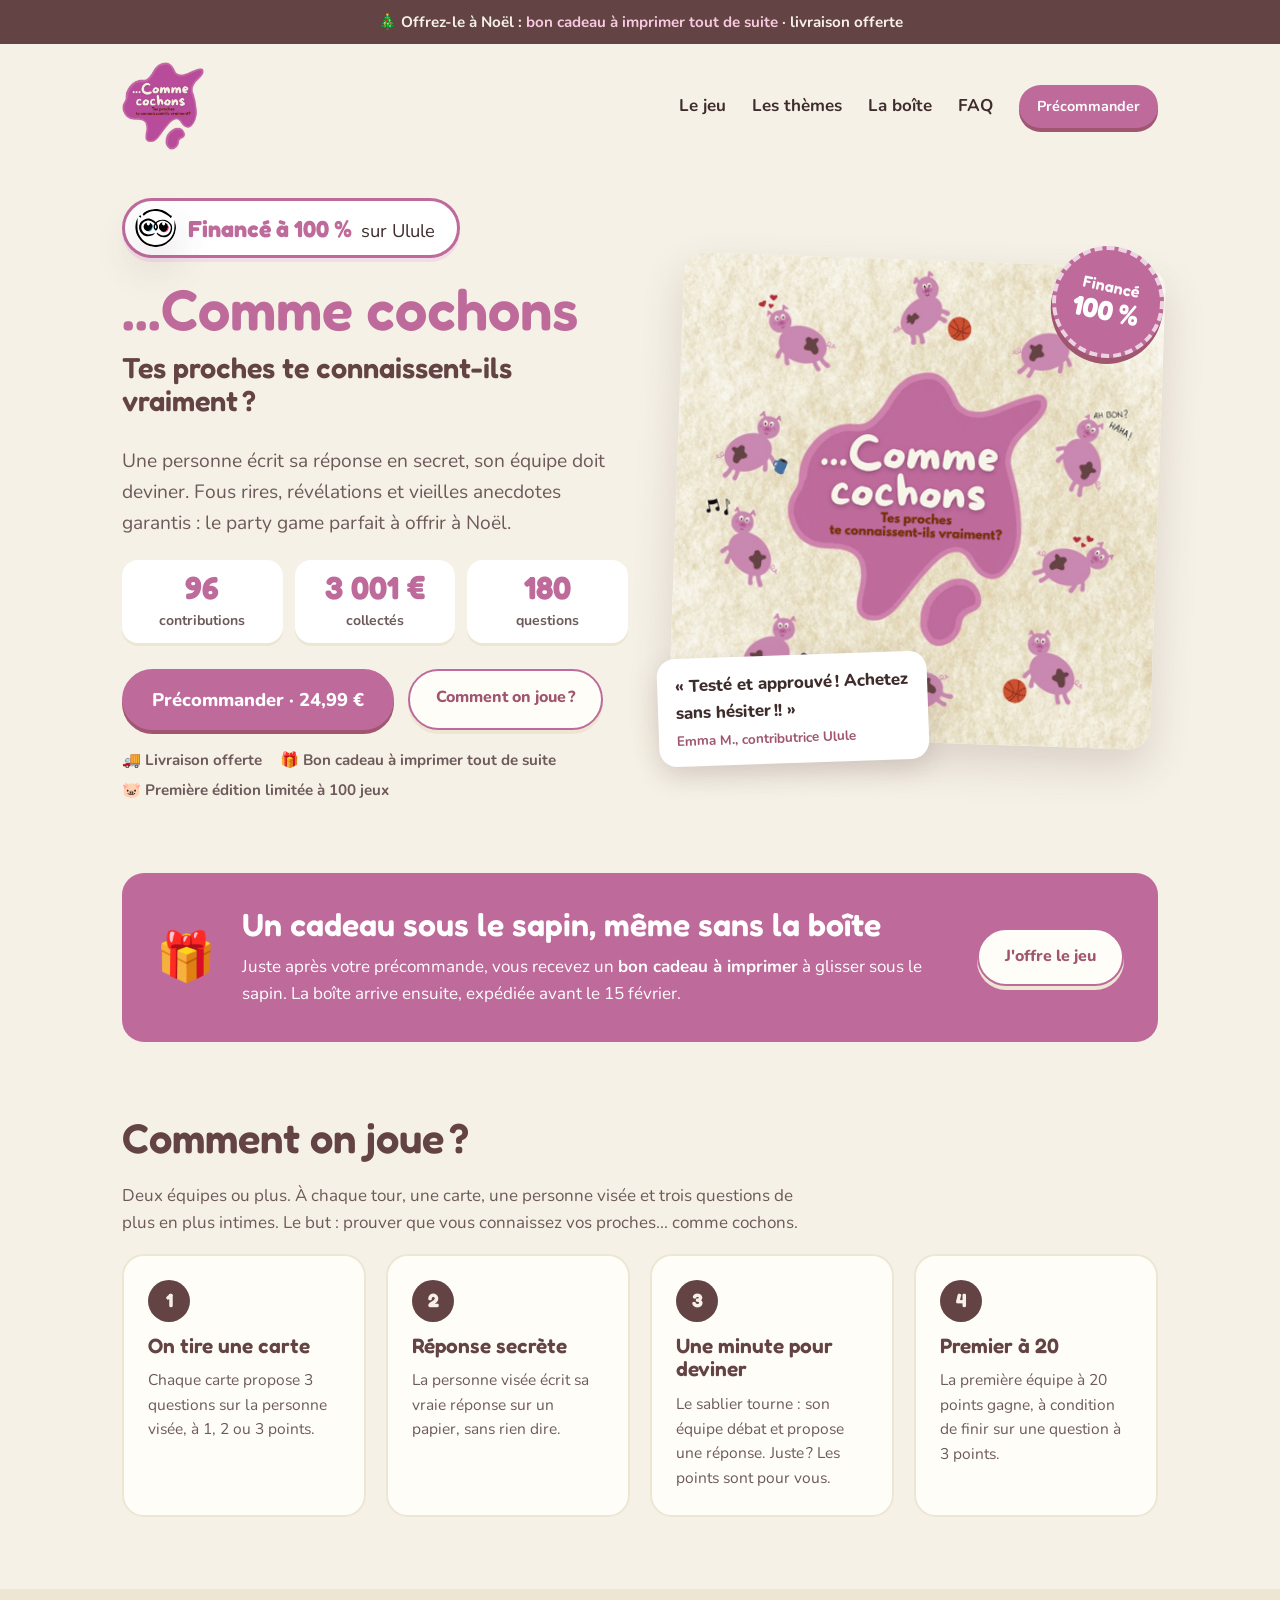
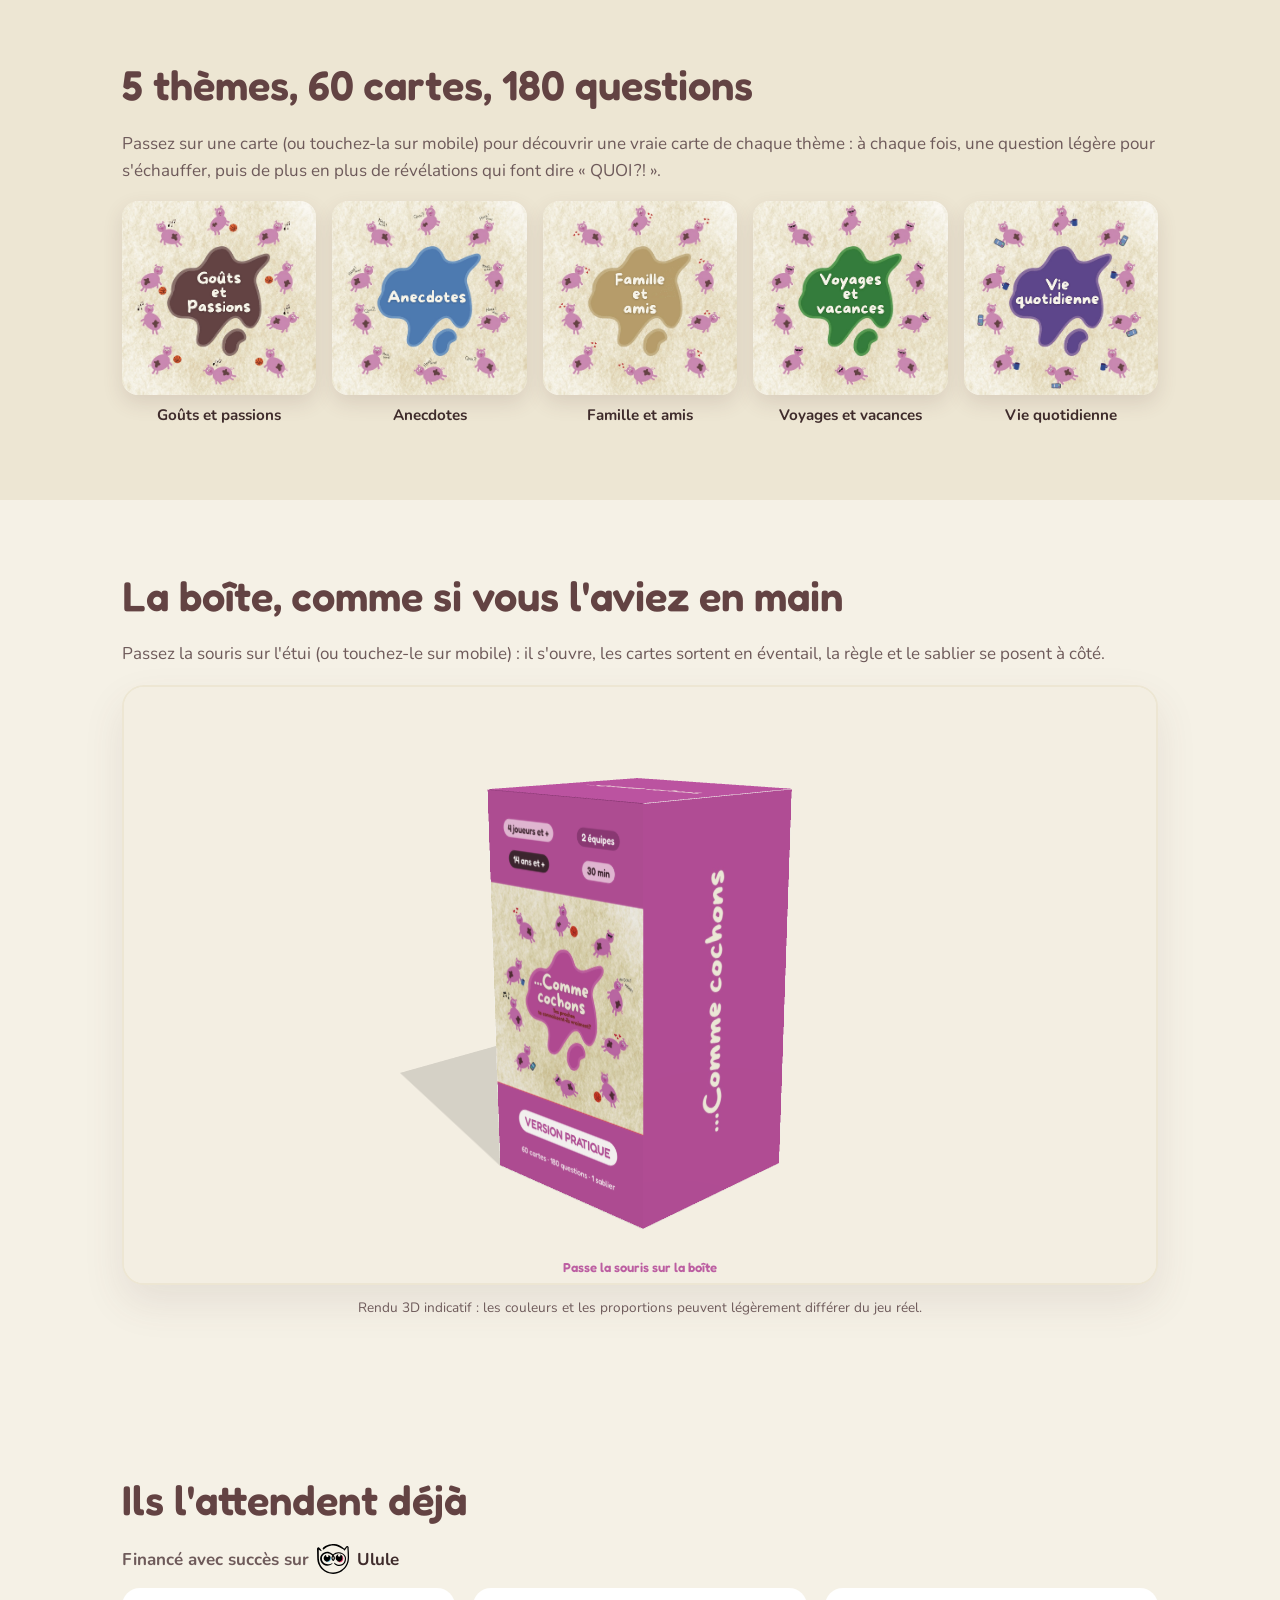
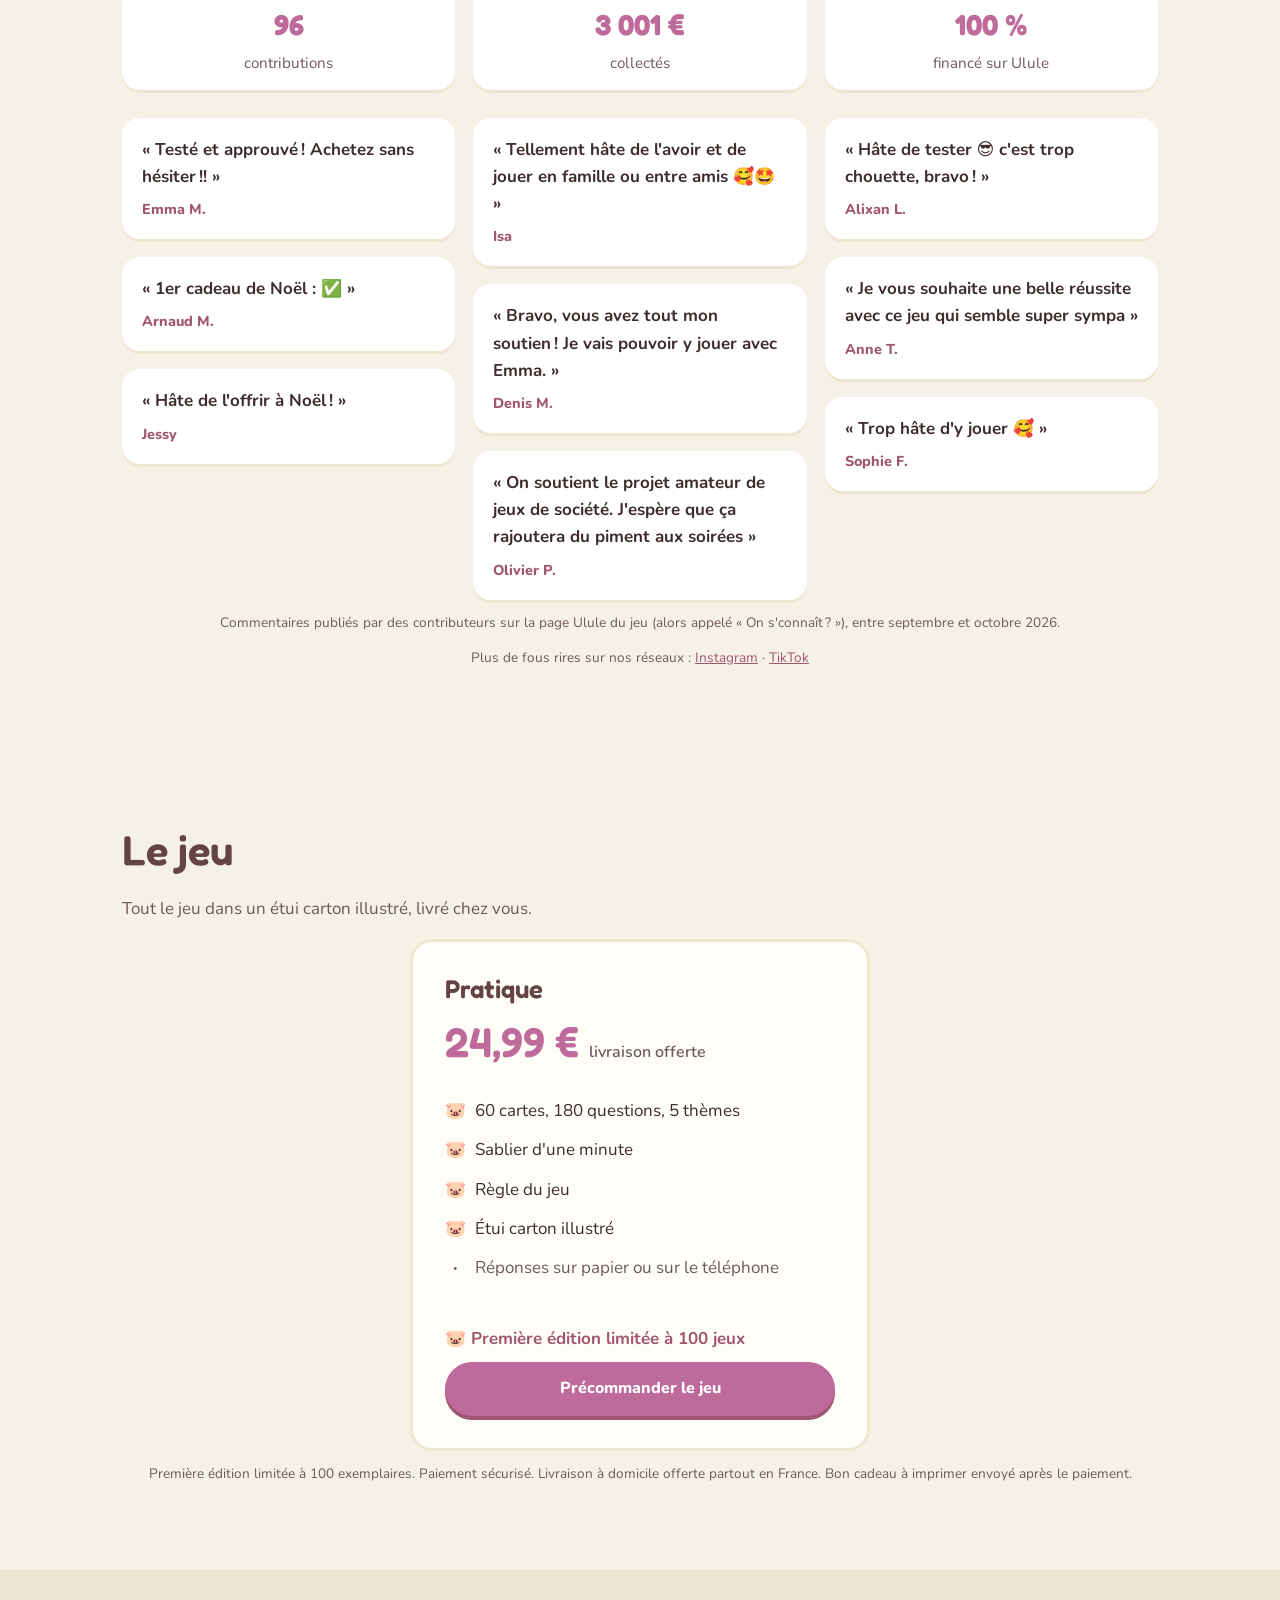
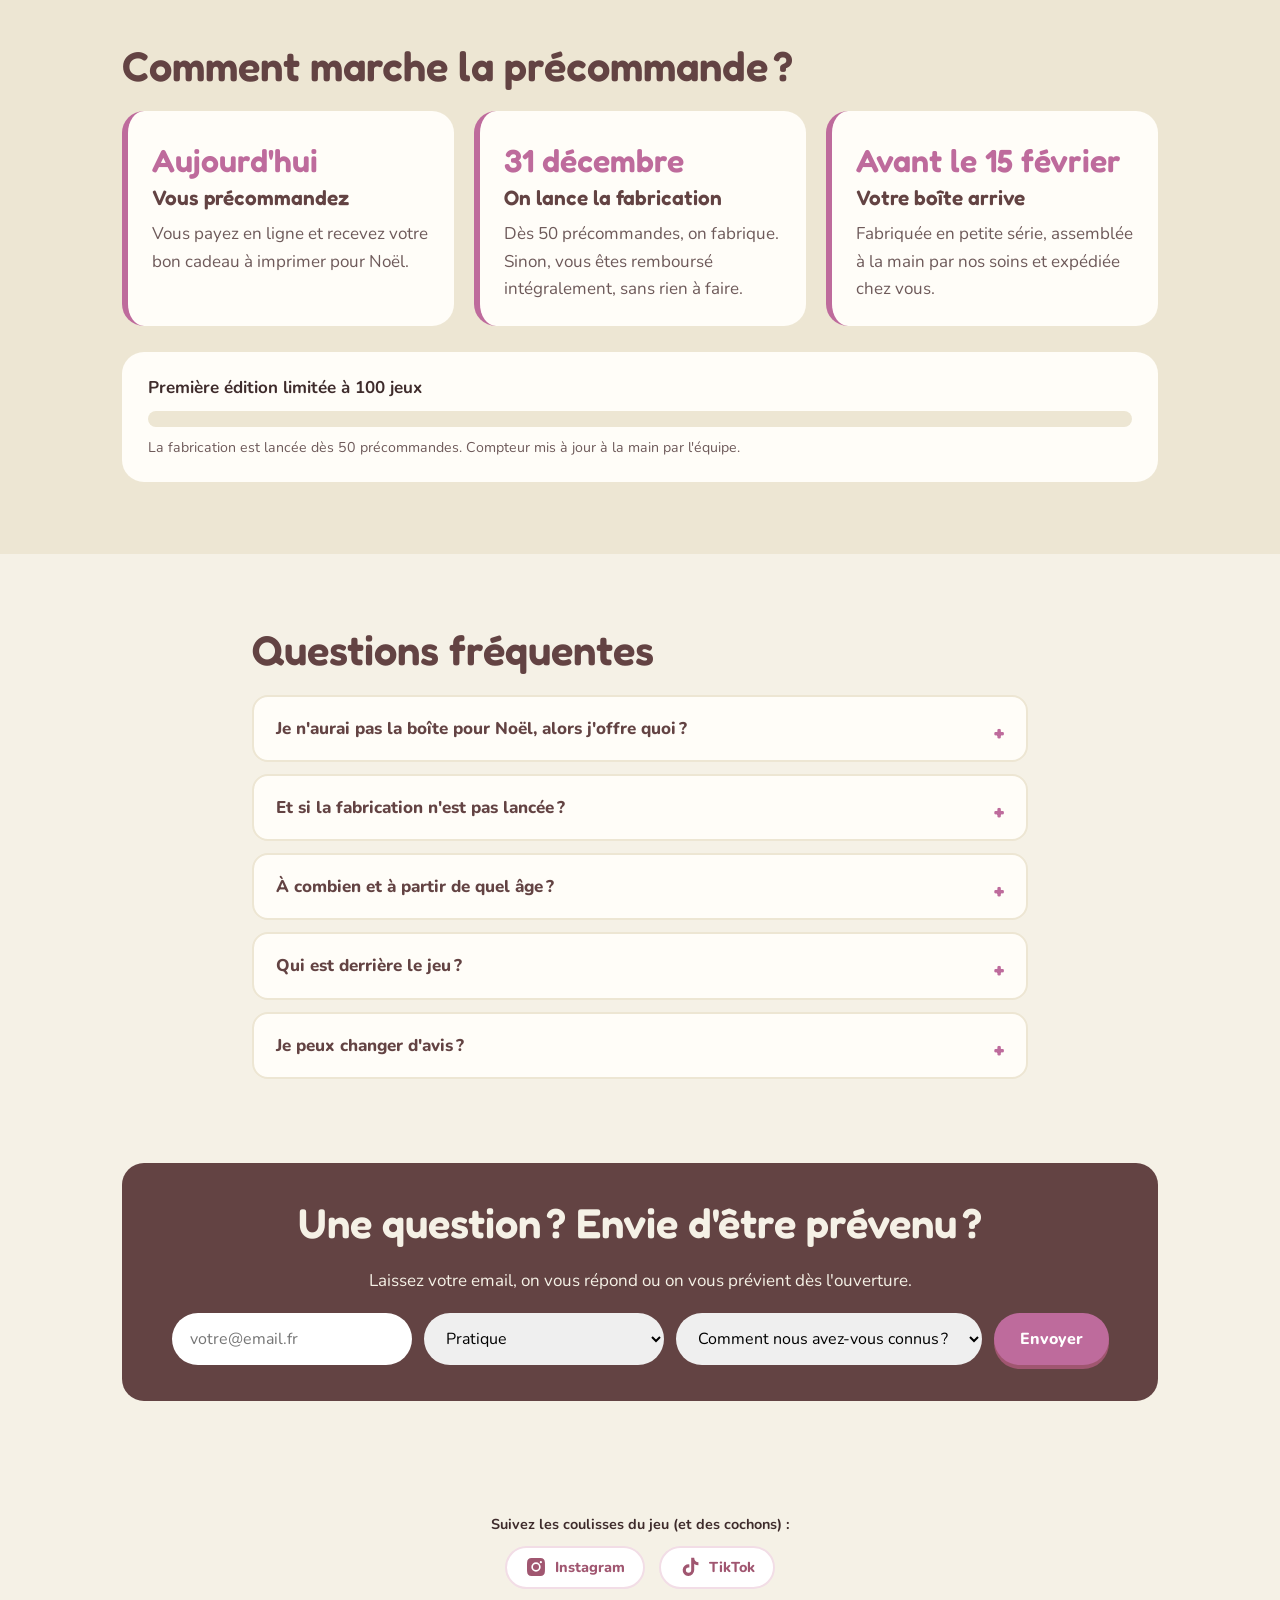
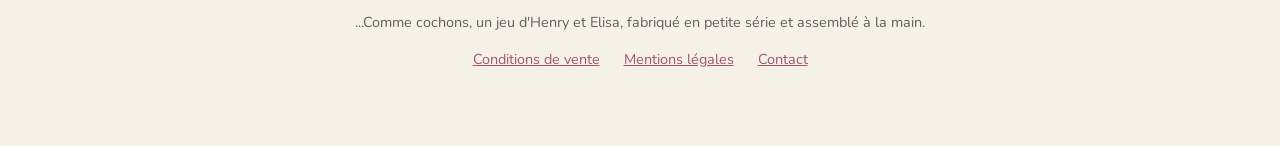
==== commit 83131918: "Espace insécable fine avant ? et ! (plus de ? seul à la ligne sur mobile) Co-Authored-By: Claude Opu" ====
--- a/index.html
+++ b/index.html
@@ -5,7 +5,7 @@
 <meta name="viewport" content="width=device-width, initial-scale=1">
 <title>...Comme cochons | Le jeu qui teste si tes proches te connaissent vraiment</title>
 <meta name="description" content="...Comme cochons, le party game qui révèle si vos amis et votre famille vous connaissent vraiment. 60 cartes, 180 questions, 5 thèmes. Précommandez-le pour Noël.">
-<meta property="og:title" content="...Comme cochons : tes proches te connaissent-ils vraiment ?">
+<meta property="og:title" content="...Comme cochons : tes proches te connaissent-ils vraiment ?">
 <meta property="og:description" content="Le party game à offrir à Noël. Financé à 100 % sur Ulule. Précommande ouverte, bon cadeau à imprimer, livraison offerte.">
 <meta property="og:image" content="https://commecochons.com/img/couverture.png">
 <meta property="og:url" content="https://commecochons.com/">
@@ -35,7 +35,7 @@
   <header class="hero">
     <div>
       <a class="badge-ulule" href="#avis"><img src="img/ulule.svg" alt="" width="40" height="38"><span><strong>Financé à 100 %</strong> sur Ulule</span></a>
-      <h1>...Comme cochons<span>Tes proches te connaissent-ils vraiment ?</span></h1>
+      <h1>...Comme cochons<span>Tes proches te connaissent-ils vraiment ?</span></h1>
       <p class="accroche">Une personne écrit sa réponse en secret, son équipe doit deviner. Fous rires, révélations et vieilles anecdotes garantis : le party game parfait à offrir à Noël.</p>
       <div class="chiffres-hero">
         <div><strong>96</strong><span>contributions</span></div>
@@ -44,7 +44,7 @@
       </div>
       <div class="ctas">
         <a class="btn gros" href="#offres">Précommander · 24,99 €</a>
-        <a class="btn secondaire" href="#jouer">Comment on joue ?</a>
+        <a class="btn secondaire" href="#jouer">Comment on joue ?</a>
       </div>
       <ul class="rassurance">
         <li>🚚 Livraison offerte</li>
@@ -55,7 +55,7 @@
     <div class="hero-visuel">
       <img src="img/couverture.png" alt="Couverture du jeu ...Comme cochons : des cochons roses autour du titre" width="447" height="447">
       <div class="tampon">Financé<br><b>100 %</b></div>
-      <figure class="avis-hero"><blockquote>« Testé et approuvé ! Achetez sans hésiter !! »</blockquote><figcaption>Emma M., contributrice Ulule</figcaption></figure>
+      <figure class="avis-hero"><blockquote>« Testé et approuvé ! Achetez sans hésiter !! »</blockquote><figcaption>Emma M., contributrice Ulule</figcaption></figure>
     </div>
   </header>
 </div>
@@ -73,12 +73,12 @@
 
 <section id="jouer">
   <div class="wrap">
-    <h2>Comment on joue ?</h2>
+    <h2>Comment on joue ?</h2>
     <p style="max-width:680px;color:var(--texte-doux)">Deux équipes ou plus. À chaque tour, une carte, une personne visée et trois questions de plus en plus intimes. Le but : prouver que vous connaissez vos proches... comme cochons.</p>
     <div class="etapes">
       <div class="etape"><h3>On tire une carte</h3><p>Chaque carte propose 3 questions sur la personne visée, à 1, 2 ou 3 points.</p></div>
       <div class="etape"><h3>Réponse secrète</h3><p>La personne visée écrit sa vraie réponse sur un papier, sans rien dire.</p></div>
-      <div class="etape"><h3>Une minute pour deviner</h3><p>Le sablier tourne : son équipe débat et propose une réponse. Juste ? Les points sont pour vous.</p></div>
+      <div class="etape"><h3>Une minute pour deviner</h3><p>Le sablier tourne : son équipe débat et propose une réponse. Juste ? Les points sont pour vous.</p></div>
       <div class="etape"><h3>Premier à 20</h3><p>La première équipe à 20 points gagne, à condition de finir sur une question à 3 points.</p></div>
     </div>
   </div>
@@ -87,7 +87,7 @@
 <section id="themes" style="background:var(--creme-2)">
   <div class="wrap">
     <h2>5 thèmes, 60 cartes, 180 questions</h2>
-    <p style="color:var(--texte-doux)">Passez sur une carte (ou touchez-la sur mobile) pour découvrir une vraie carte de chaque thème : à chaque fois, une question légère pour s'échauffer, puis de plus en plus de révélations qui font dire « QUOI ?! ».</p>
+    <p style="color:var(--texte-doux)">Passez sur une carte (ou touchez-la sur mobile) pour découvrir une vraie carte de chaque thème : à chaque fois, une question légère pour s'échauffer, puis de plus en plus de révélations qui font dire « QUOI ?! ».</p>
     <div class="themes">
       <div class="carte-flip" tabindex="0" style="--theme:#634343" aria-label="Carte du thème Goûts et passions">
         <div class="carte-inner">
@@ -148,17 +148,17 @@
       <div><strong>100 %</strong><span>financé sur Ulule</span></div>
     </div>
     <div class="avis">
-      <figure><blockquote>« Testé et approuvé ! Achetez sans hésiter !! »</blockquote><figcaption>Emma M.</figcaption></figure>
+      <figure><blockquote>« Testé et approuvé ! Achetez sans hésiter !! »</blockquote><figcaption>Emma M.</figcaption></figure>
       <figure><blockquote>« 1er cadeau de Noël : ✅ »</blockquote><figcaption>Arnaud M.</figcaption></figure>
-      <figure><blockquote>« Hâte de l'offrir à Noël ! »</blockquote><figcaption>Jessy</figcaption></figure>
+      <figure><blockquote>« Hâte de l'offrir à Noël ! »</blockquote><figcaption>Jessy</figcaption></figure>
       <figure><blockquote>« Tellement hâte de l'avoir et de jouer en famille ou entre amis 🥰🤩 »</blockquote><figcaption>Isa</figcaption></figure>
-      <figure><blockquote>« Bravo, vous avez tout mon soutien ! Je vais pouvoir y jouer avec Emma. »</blockquote><figcaption>Denis M.</figcaption></figure>
+      <figure><blockquote>« Bravo, vous avez tout mon soutien ! Je vais pouvoir y jouer avec Emma. »</blockquote><figcaption>Denis M.</figcaption></figure>
       <figure><blockquote>« On soutient le projet amateur de jeux de société. J'espère que ça rajoutera du piment aux soirées »</blockquote><figcaption>Olivier P.</figcaption></figure>
-      <figure><blockquote>« Hâte de tester 😎 c'est trop chouette, bravo ! »</blockquote><figcaption>Alixan L.</figcaption></figure>
+      <figure><blockquote>« Hâte de tester 😎 c'est trop chouette, bravo ! »</blockquote><figcaption>Alixan L.</figcaption></figure>
       <figure><blockquote>« Je vous souhaite une belle réussite avec ce jeu qui semble super sympa »</blockquote><figcaption>Anne T.</figcaption></figure>
       <figure><blockquote>« Trop hâte d'y jouer 🥰 »</blockquote><figcaption>Sophie F.</figcaption></figure>
     </div>
-    <p class="mention">Commentaires publiés par des contributeurs sur la page Ulule du jeu (alors appelé « On s'connaît ? »), entre septembre et octobre 2026.</p>
+    <p class="mention">Commentaires publiés par des contributeurs sur la page Ulule du jeu (alors appelé « On s'connaît ? »), entre septembre et octobre 2026.</p>
     <p class="mention">Plus de fous rires sur nos réseaux : <a href="https://www.instagram.com/onsconnait_lejeu/" target="_blank" rel="noopener">Instagram</a> · <a href="https://www.tiktok.com/@onsconnait_lejeu" target="_blank" rel="noopener">TikTok</a></p>
   </div>
 </section>
@@ -188,7 +188,7 @@
 
 <section style="background:var(--creme-2)">
   <div class="wrap">
-    <h2>Comment marche la précommande ?</h2>
+    <h2>Comment marche la précommande ?</h2>
     <div class="precommande">
       <div class="bloc"><div class="chiffre">Aujourd'hui</div><h3>Vous précommandez</h3><p>Vous payez en ligne et recevez votre bon cadeau à imprimer pour Noël.</p></div>
       <div class="bloc"><div class="chiffre">31 décembre</div><h3>On lance la fabrication</h3><p>Dès 50 précommandes, on fabrique. Sinon, vous êtes remboursé intégralement, sans rien à faire.</p></div>
@@ -205,18 +205,18 @@
 <section id="faq">
   <div class="wrap" style="max-width:820px">
     <h2>Questions fréquentes</h2>
-    <details><summary>Je n'aurai pas la boîte pour Noël, alors j'offre quoi ?</summary><p>Un bon cadeau à imprimer, envoyé juste après le paiement. Vous l'emballez ou le glissez dans une carte, et la boîte arrive avant le 15 février.</p></details>
-    <details><summary>Et si la fabrication n'est pas lancée ?</summary><p>Si nous n'atteignons pas 50 précommandes au 31 décembre, nous remboursons intégralement tout le monde dans les jours qui suivent.</p></details>
-    <details><summary>À combien et à partir de quel âge ?</summary><p>À partir de 4 joueurs, en deux équipes, et jusqu'à autant de monde que vous voulez. Conseillé à partir de 14 ans. Une partie dure environ 30 minutes.</p></details>
-    <details><summary>Qui est derrière le jeu ?</summary><p>Henry et Elisa. On a imaginé ce jeu pour nos soirées entre amis, on l'a testé avec plusieurs groupes, puis plus de 100 personnes l'ont soutenu sur Ulule. Les cochons sont dessinés à la main.</p></details>
-    <details><summary>Je peux changer d'avis ?</summary><p>Oui. Vous disposez de 14 jours après réception pour vous rétracter, et vous pouvez annuler votre précommande à tout moment avant l'expédition. Voir nos <a href="cgv.html">conditions de vente</a>.</p></details>
+    <details><summary>Je n'aurai pas la boîte pour Noël, alors j'offre quoi ?</summary><p>Un bon cadeau à imprimer, envoyé juste après le paiement. Vous l'emballez ou le glissez dans une carte, et la boîte arrive avant le 15 février.</p></details>
+    <details><summary>Et si la fabrication n'est pas lancée ?</summary><p>Si nous n'atteignons pas 50 précommandes au 31 décembre, nous remboursons intégralement tout le monde dans les jours qui suivent.</p></details>
+    <details><summary>À combien et à partir de quel âge ?</summary><p>À partir de 4 joueurs, en deux équipes, et jusqu'à autant de monde que vous voulez. Conseillé à partir de 14 ans. Une partie dure environ 30 minutes.</p></details>
+    <details><summary>Qui est derrière le jeu ?</summary><p>Henry et Elisa. On a imaginé ce jeu pour nos soirées entre amis, on l'a testé avec plusieurs groupes, puis plus de 100 personnes l'ont soutenu sur Ulule. Les cochons sont dessinés à la main.</p></details>
+    <details><summary>Je peux changer d'avis ?</summary><p>Oui. Vous disposez de 14 jours après réception pour vous rétracter, et vous pouvez annuler votre précommande à tout moment avant l'expédition. Voir nos <a href="cgv.html">conditions de vente</a>.</p></details>
   </div>
 </section>
 
 <section id="prevenir" style="padding-top:0">
   <div class="wrap">
     <div class="form-prevenir">
-      <h2 id="prevenir-titre">Une question ? Envie d'être prévenu ?</h2>
+      <h2 id="prevenir-titre">Une question ? Envie d'être prévenu ?</h2>
       <p id="prevenir-texte">Laissez votre email, on vous répond ou on vous prévient dès l'ouverture.</p>
       <form name="prevenir" method="POST" data-netlify="true" netlify-honeypot="pot" action="/merci-contact.html">
         <input type="hidden" name="form-name" value="prevenir">
@@ -226,8 +226,8 @@
           <option value="pratique">Pratique</option>
           <option value="question">J'ai une question</option>
         </select>
-        <select name="source" aria-label="Comment nous avez-vous connus ?" required>
-          <option value="">Comment nous avez-vous connus ?</option>
+        <select name="source" aria-label="Comment nous avez-vous connus ?" required>
+          <option value="">Comment nous avez-vous connus ?</option>
           <option>Ami ou famille</option>
           <option>Contributeur Ulule</option>
           <option>Instagram</option>
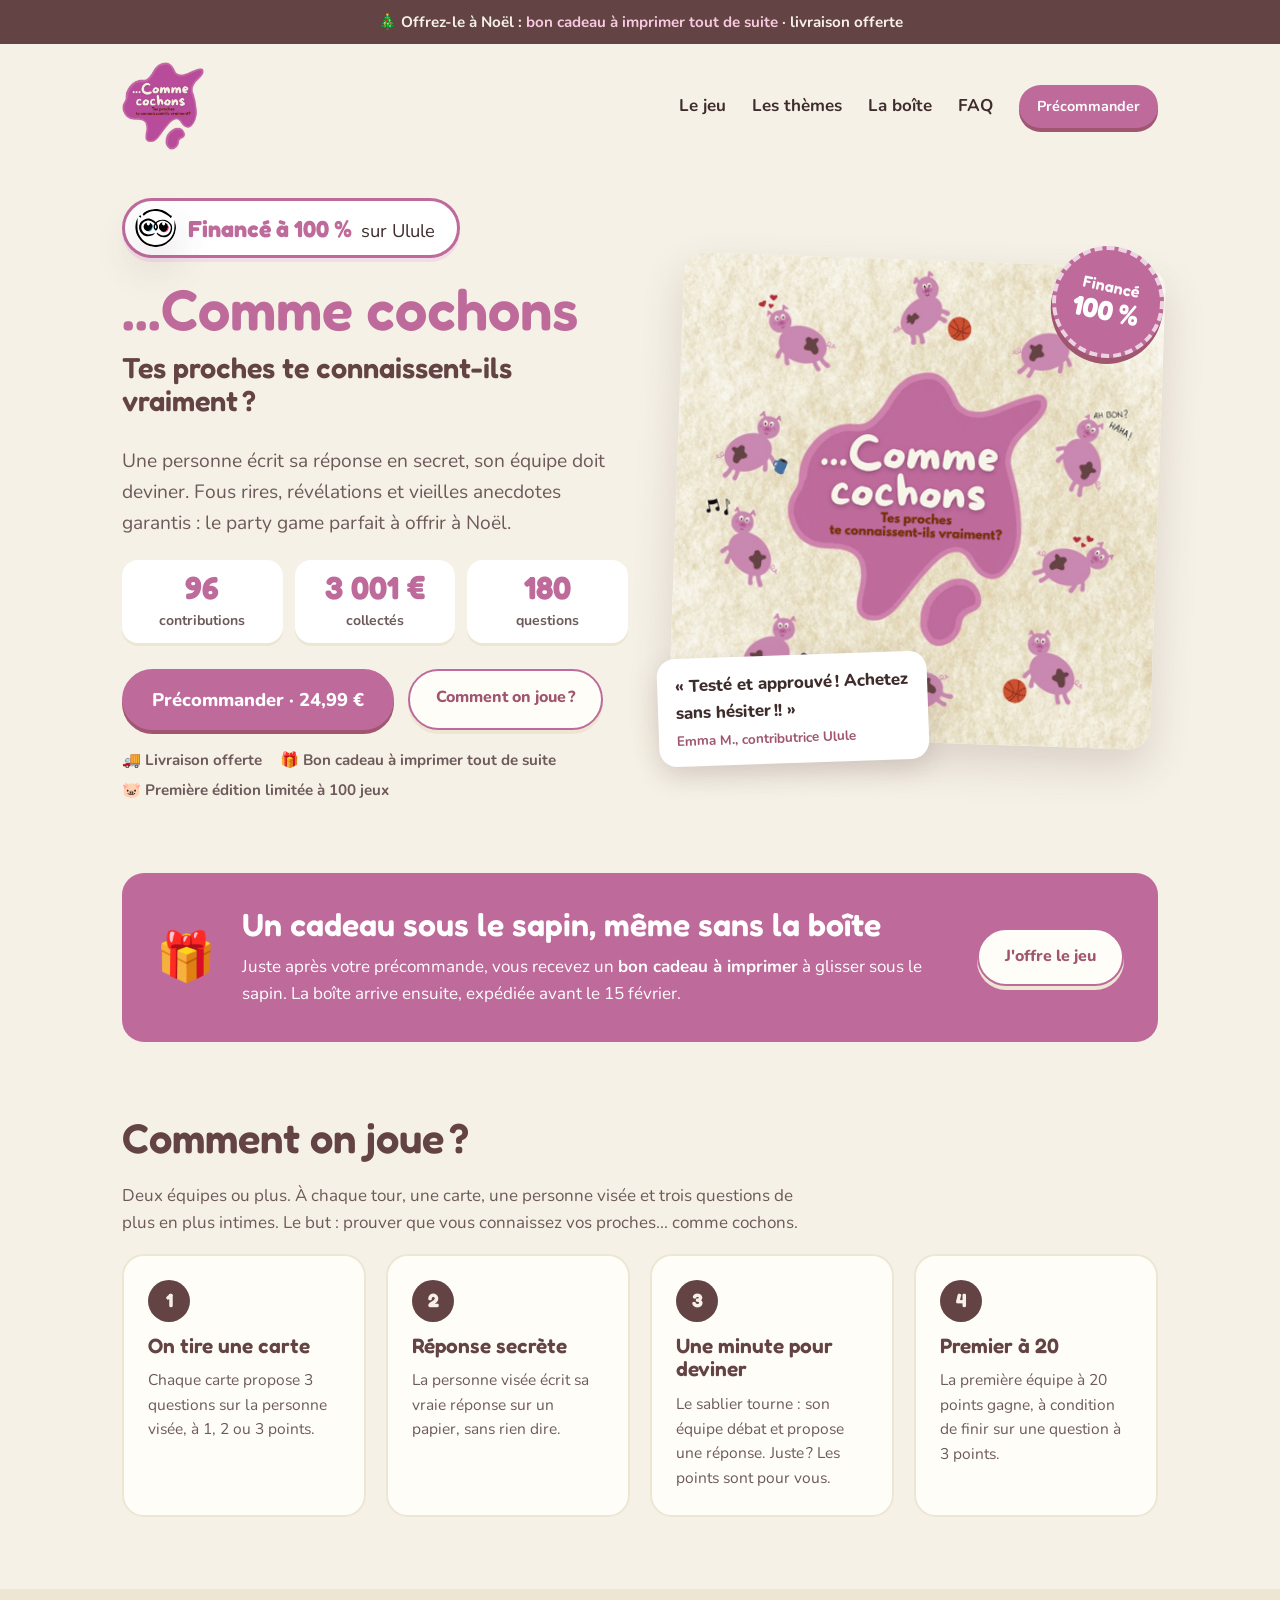
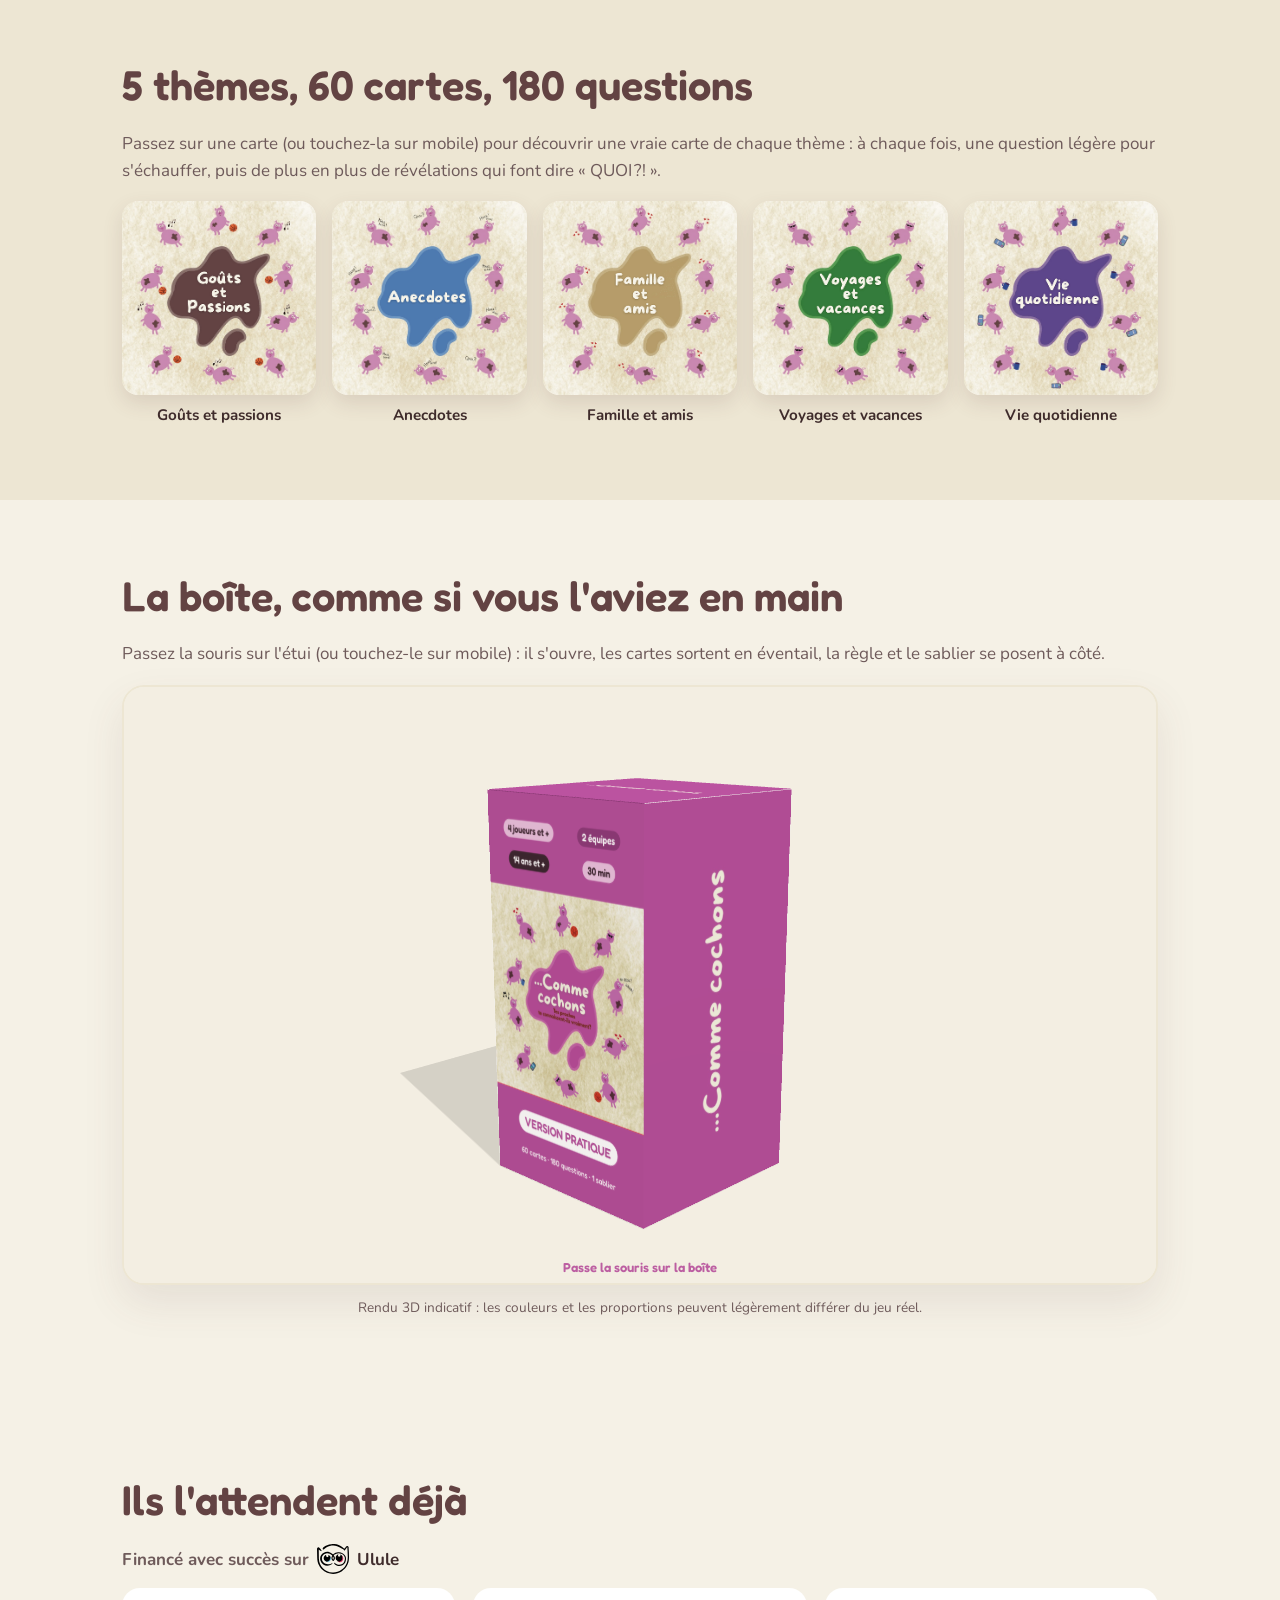
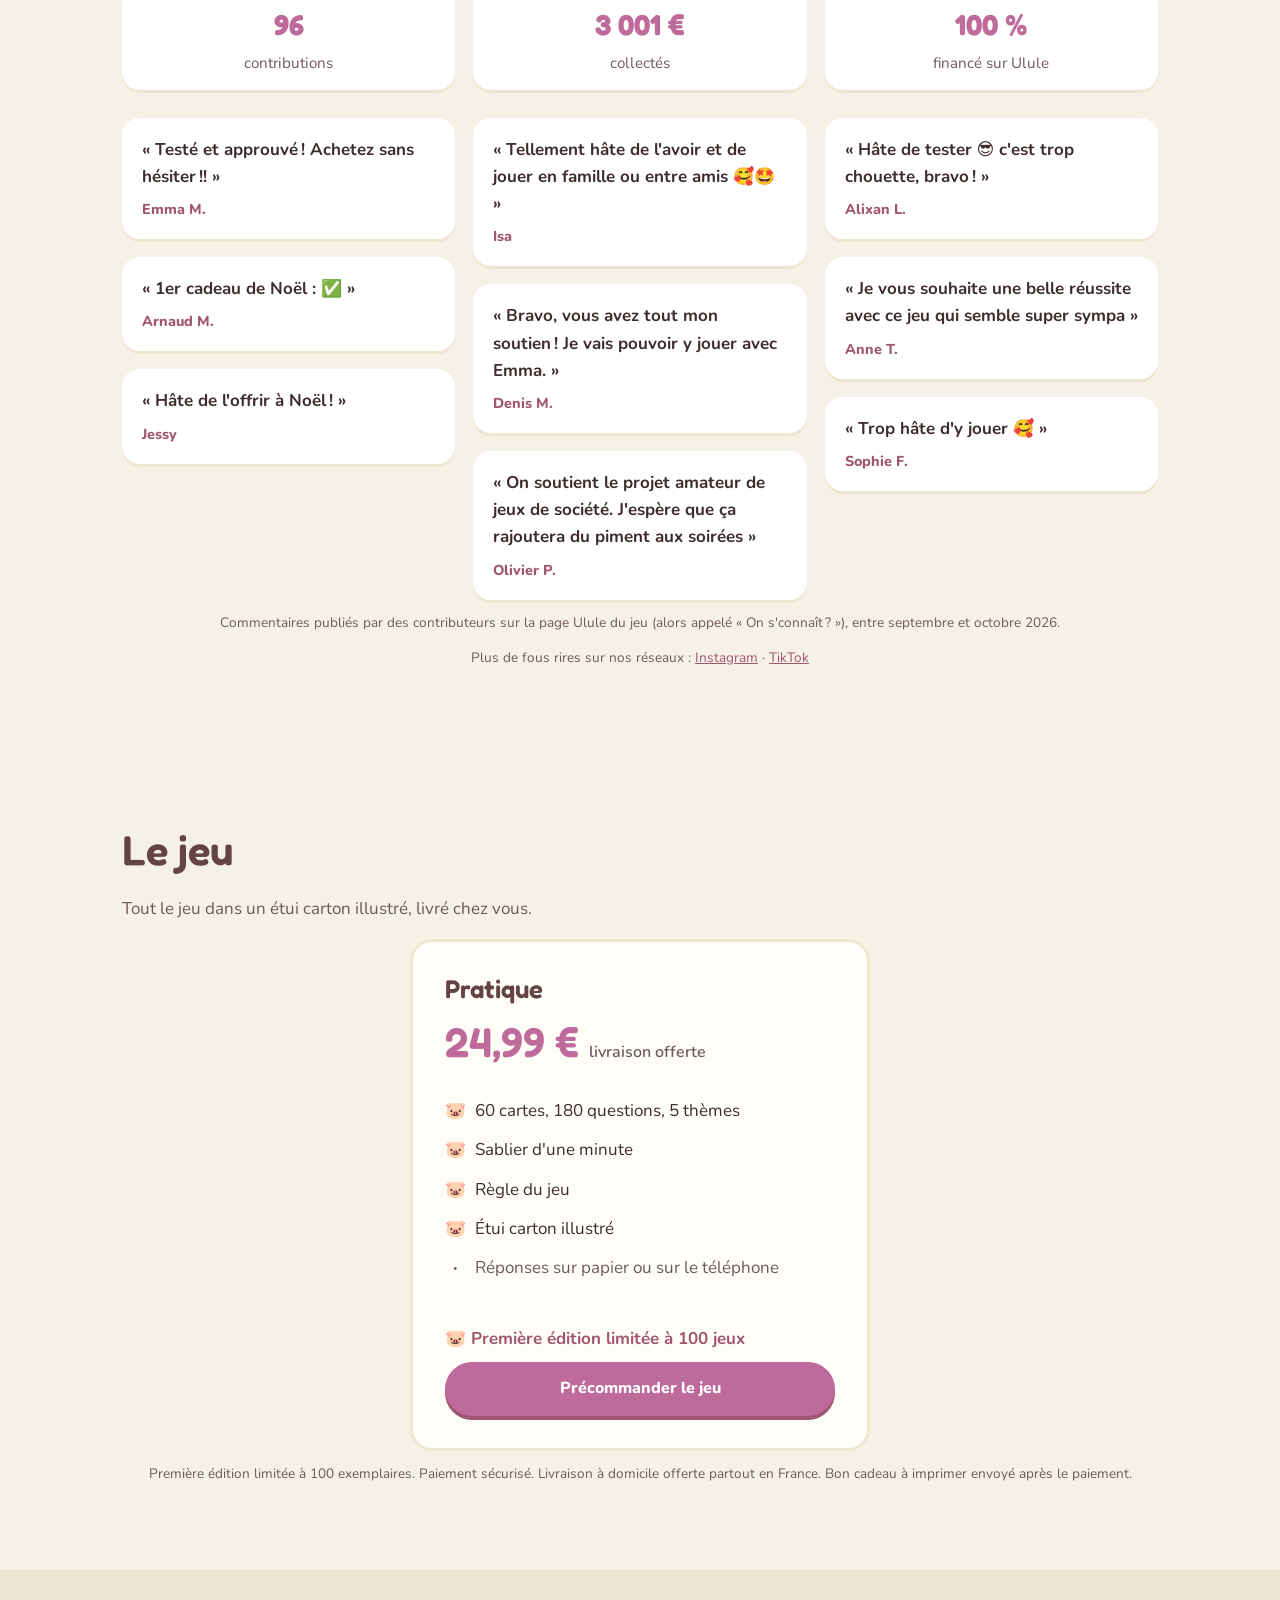
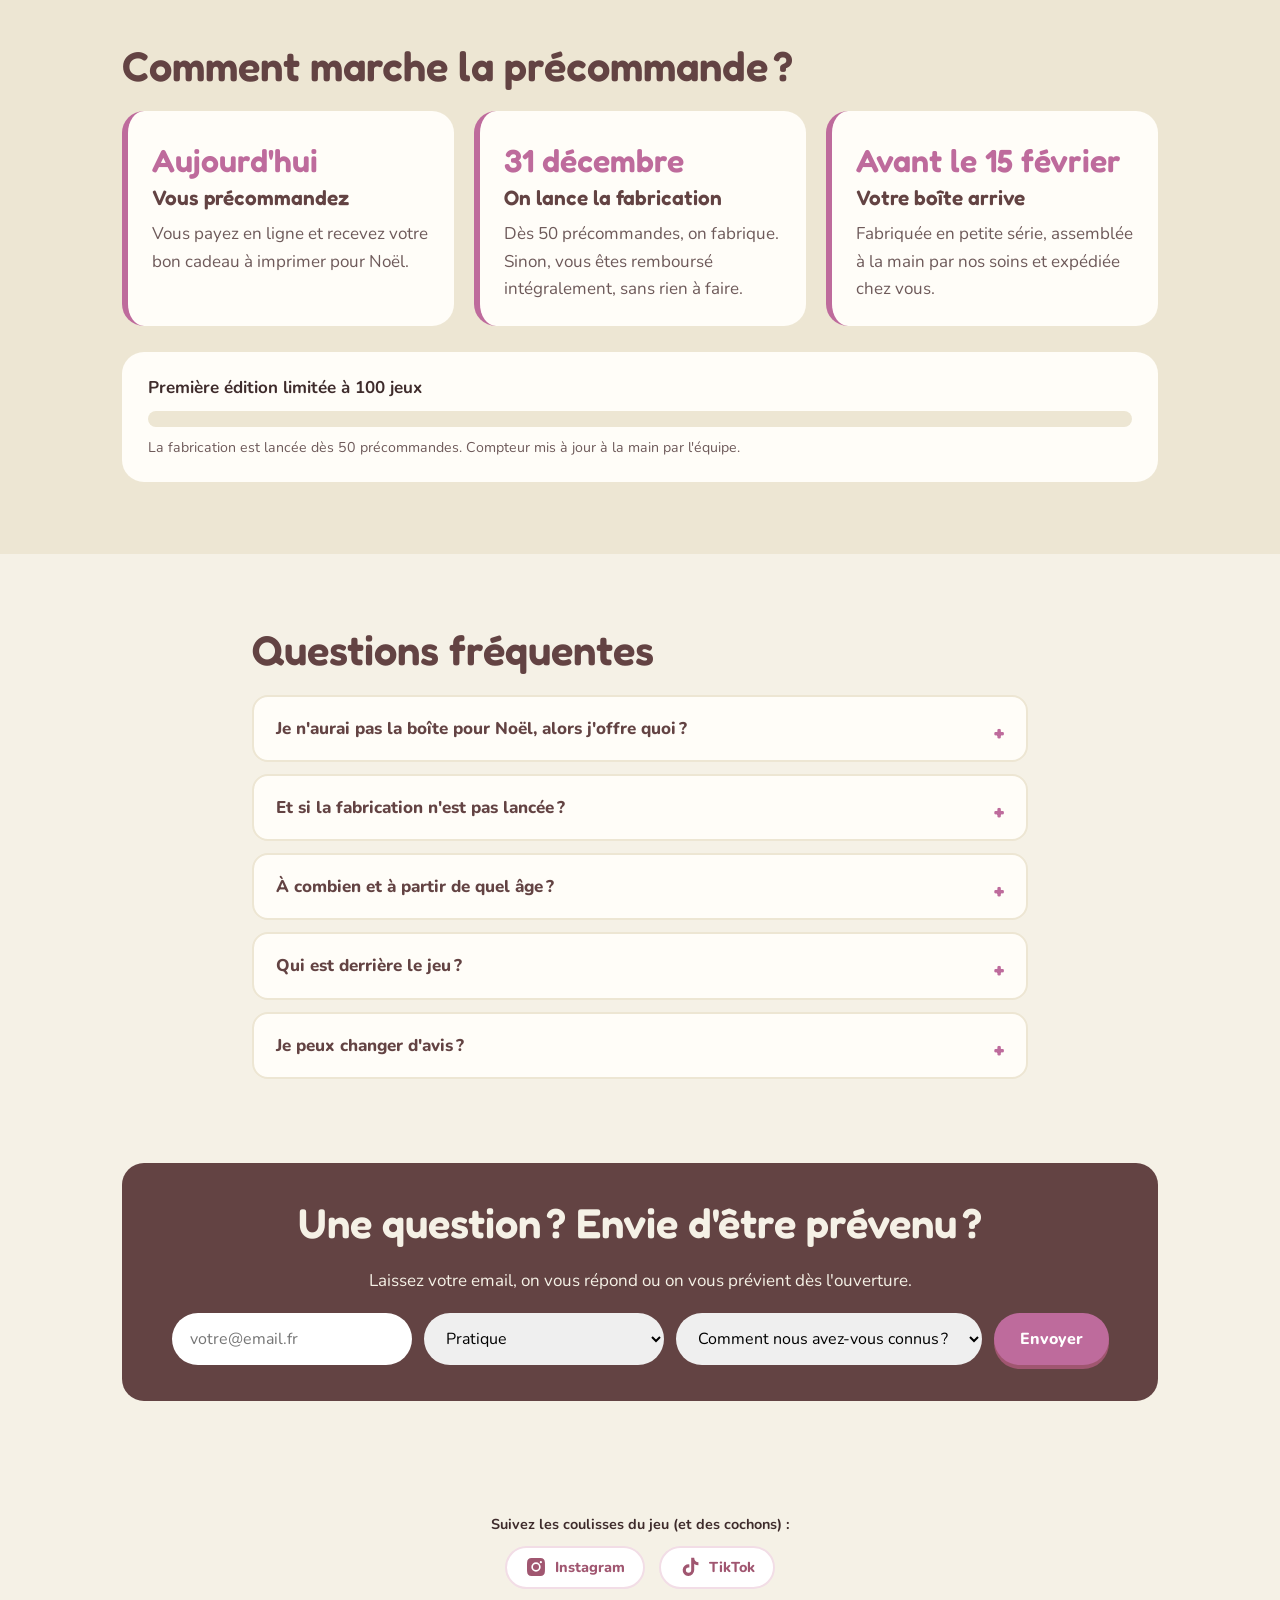
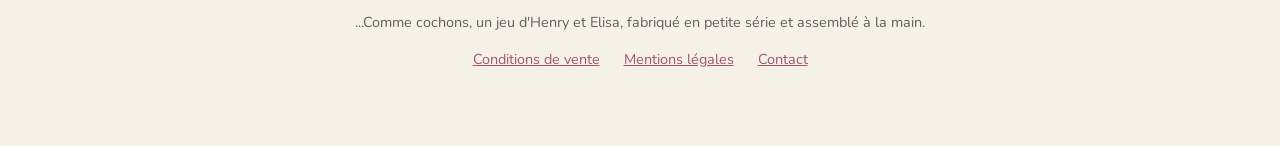
==== commit f48f824d: "Passe le paiement sur le compte Stripe dédié Comme cochons Nouveau lien de paiement Pratique (24,99 " ====
--- a/index.html
+++ b/index.html
@@ -254,7 +254,7 @@
   /* ====== À RENSEIGNER ======
      Collez ici vos liens de paiement Stripe (Payment Links).
      Tant qu'ils sont vides, les boutons renvoient vers le formulaire « être prévenu ». */
-  const STRIPE_PRATIQUE = "https://buy.stripe.com/cNi7sDaqrd3F0H04EY53O02";
+  const STRIPE_PRATIQUE = "https://buy.stripe.com/cNibJ1gidbhCeClblF8og00";
   /* Nombre de jeux précommandés et payés (à mettre à jour à la main). */
   const NB_PRECOMMANDES = 0;
   /* Taille de la première édition : ne pas vendre au-delà. */
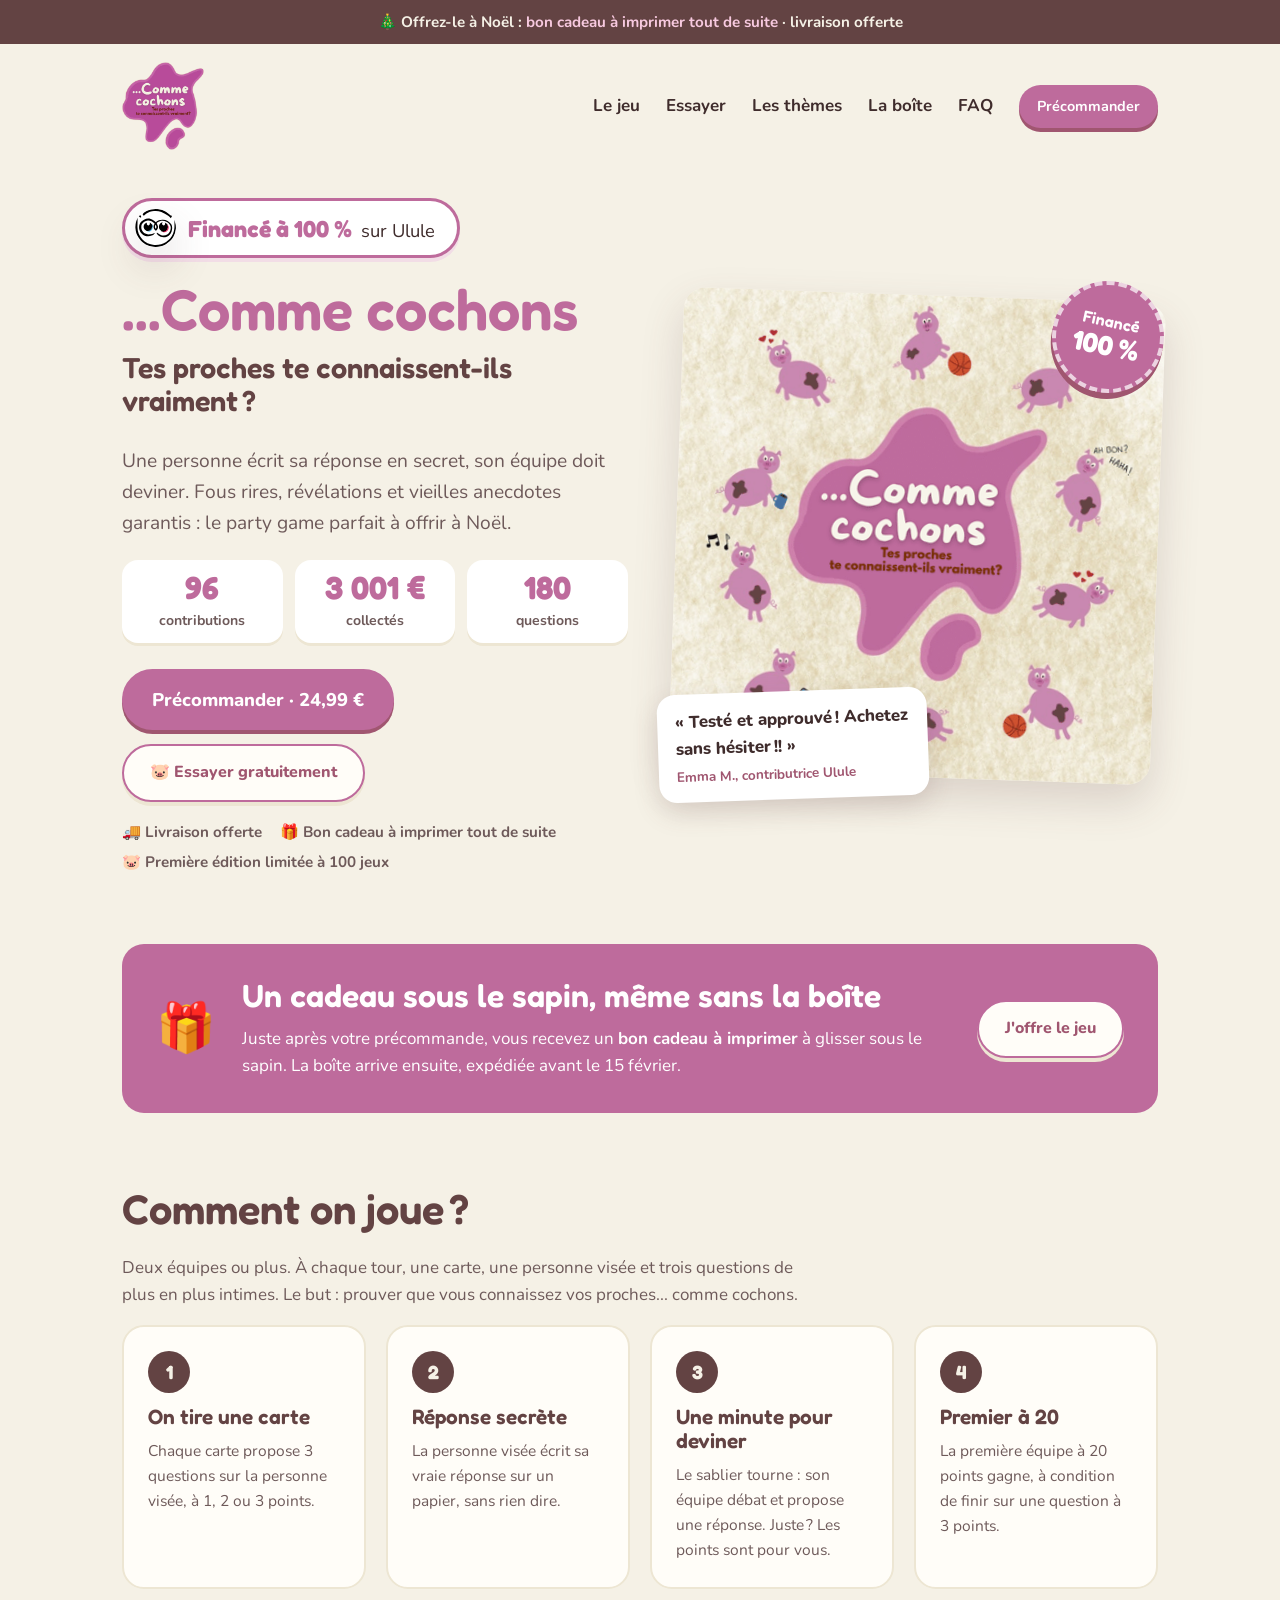
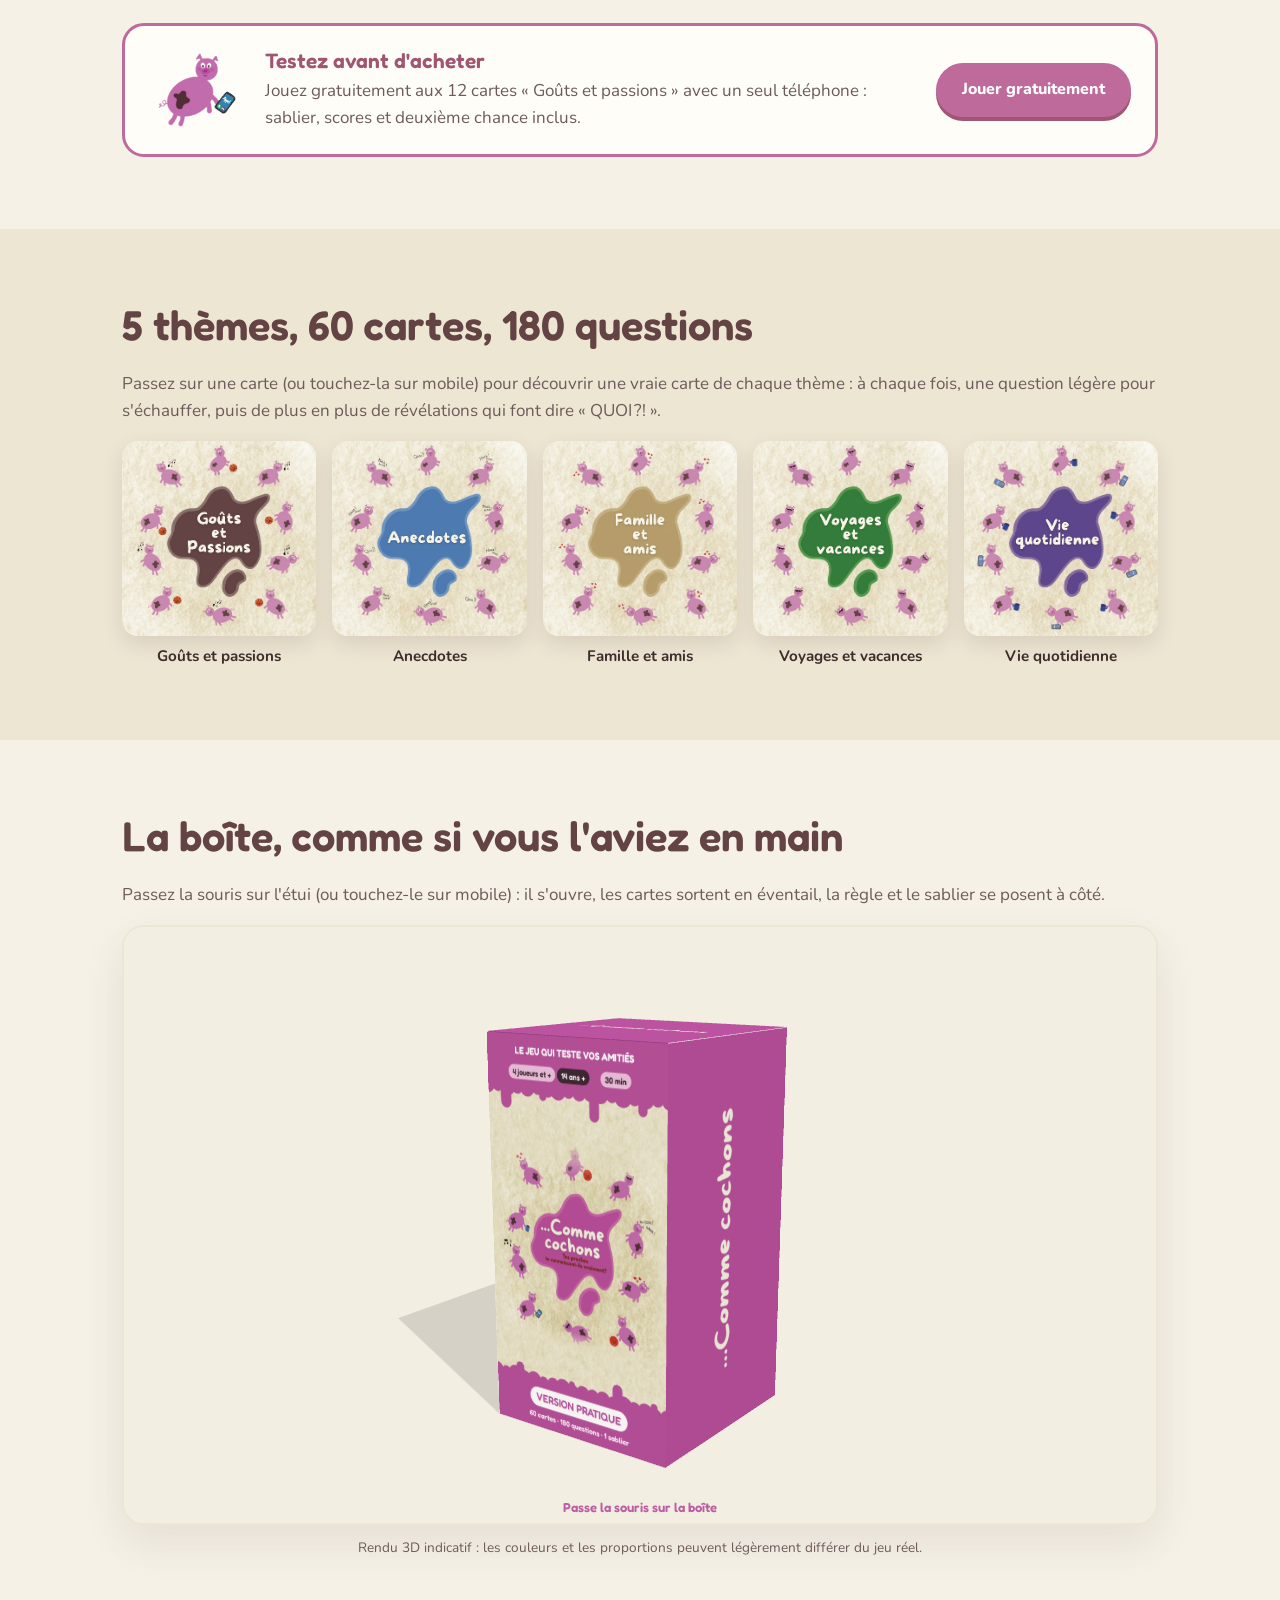
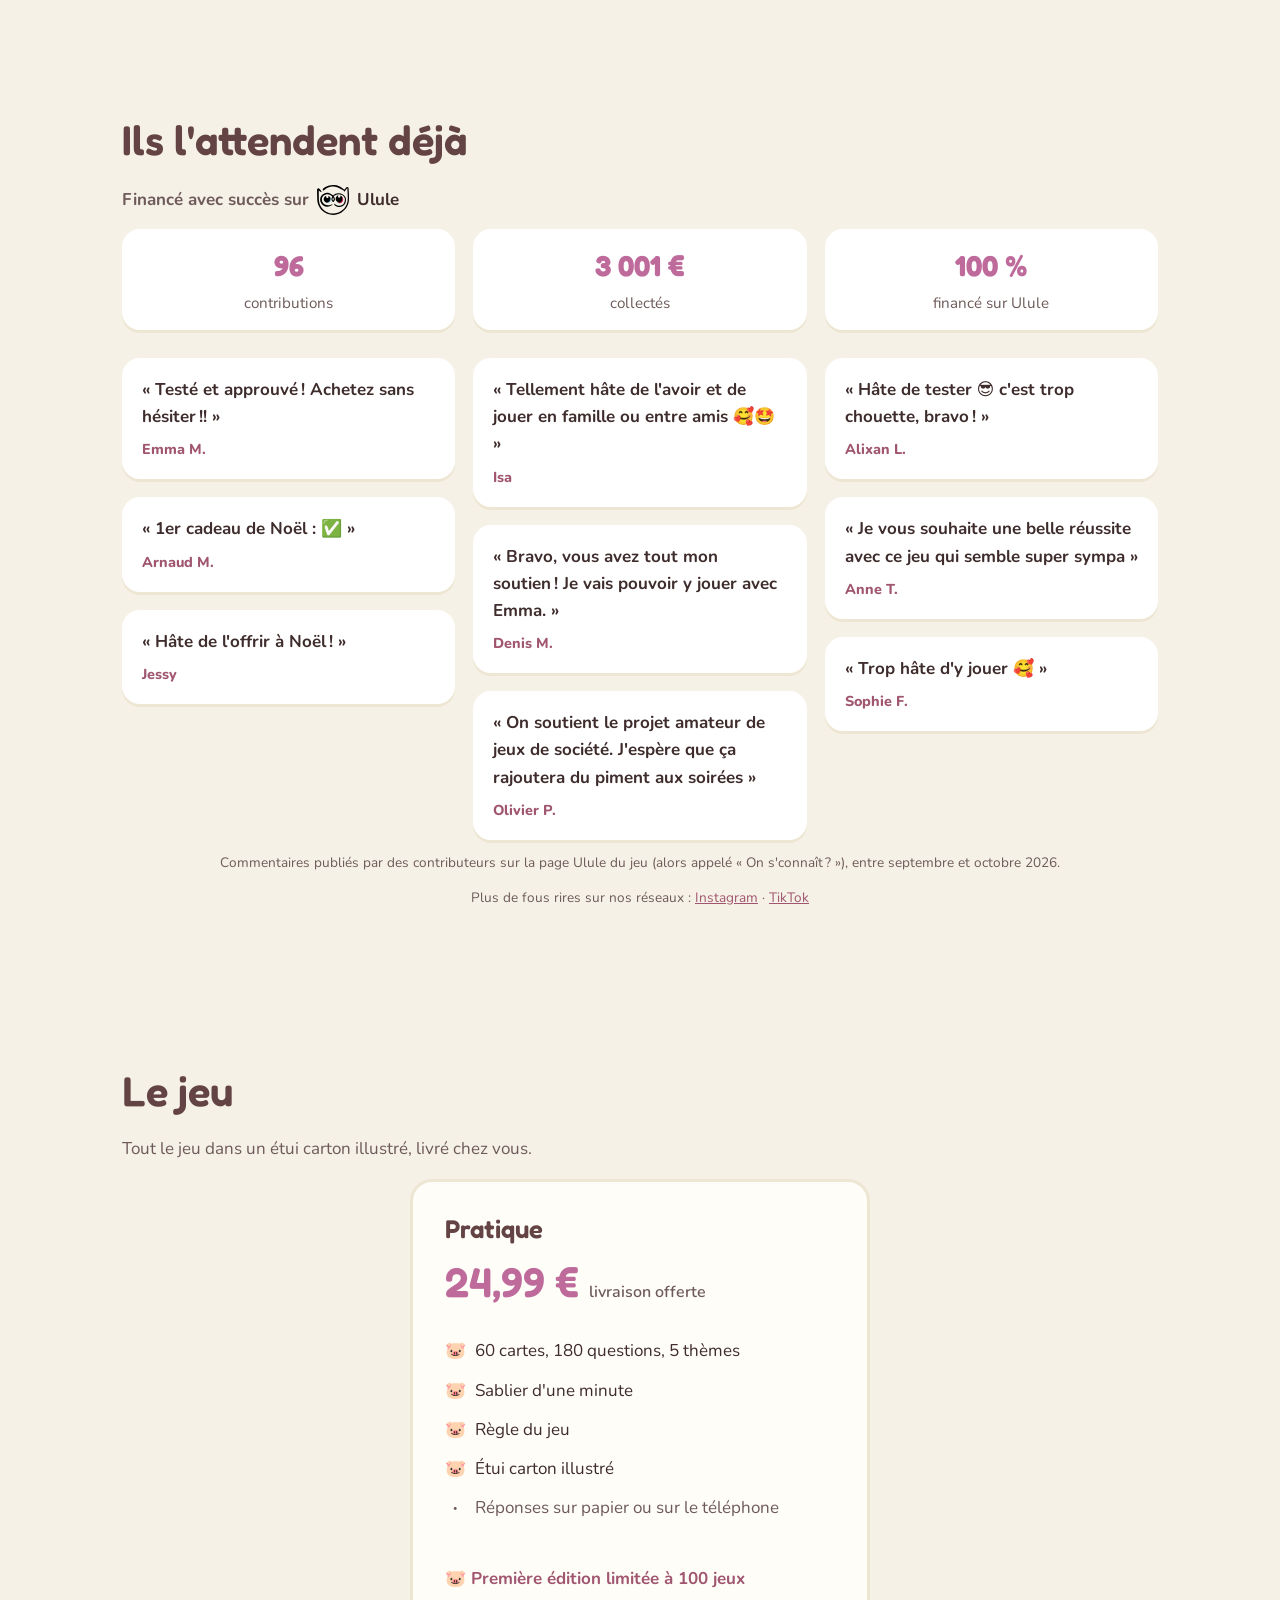
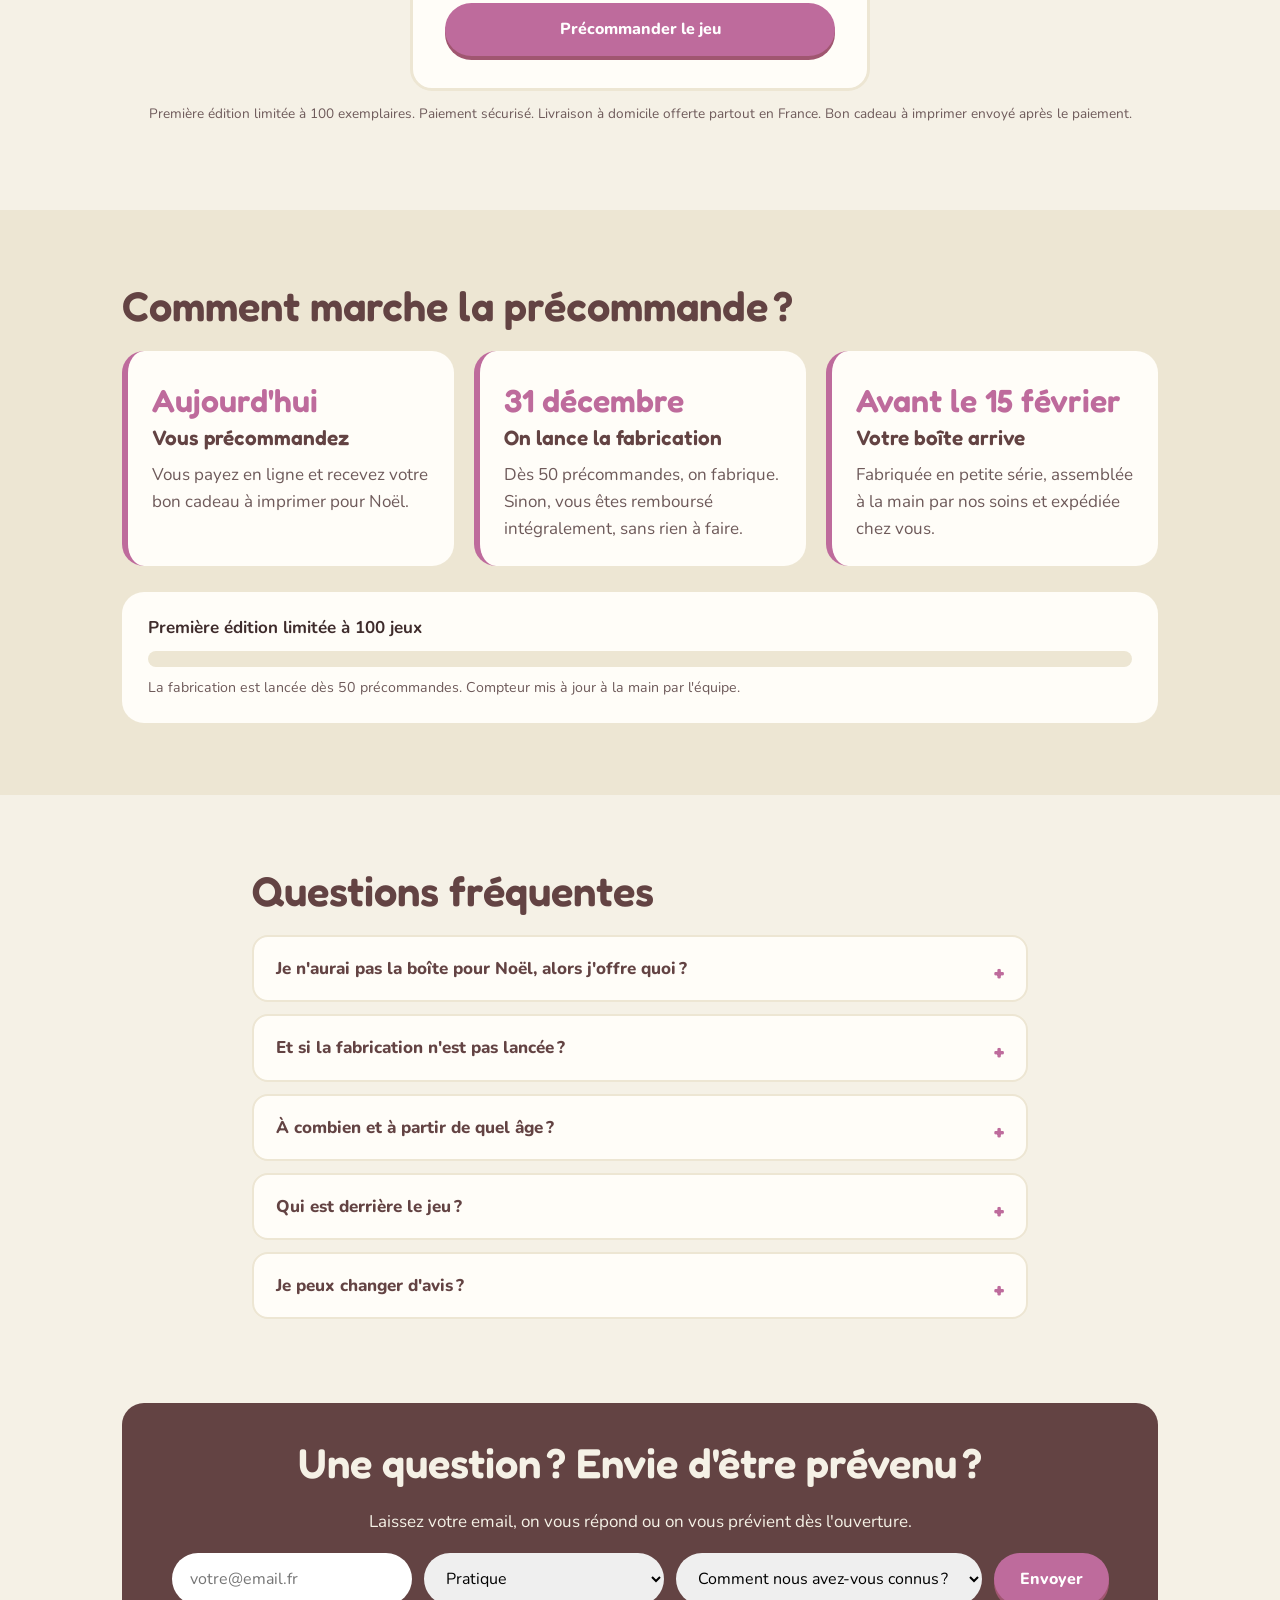
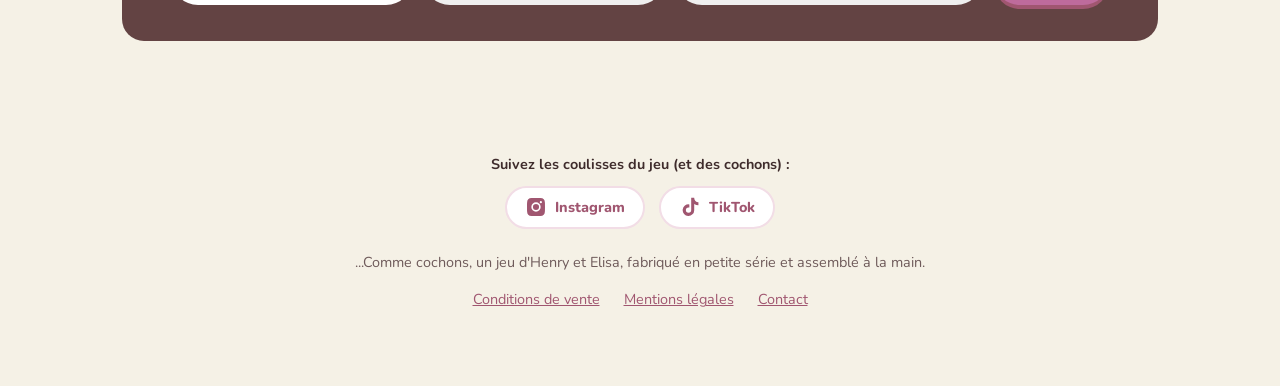
==== commit b261f0b1: "Lien vers /jouer depuis l'accueil et dos de cartes titrés Bouton « Essayer gratuitement » dans le he" ====
--- a/index.html
+++ b/index.html
@@ -25,6 +25,7 @@
     <a class="logo" href="#" aria-label="...Comme cochons, accueil"><img src="img/logo-tache-sm.png" alt="...Comme cochons" width="272" height="291"></a>
     <div class="liens">
       <a href="#jouer">Le jeu</a>
+      <a href="/jouer/">Essayer</a>
       <a href="#themes">Les thèmes</a>
       <a href="#boite3d">La boîte</a>
       <a href="#faq">FAQ</a>
@@ -44,7 +45,7 @@
       </div>
       <div class="ctas">
         <a class="btn gros" href="#offres">Précommander · 24,99 €</a>
-        <a class="btn secondaire" href="#jouer">Comment on joue ?</a>
+        <a class="btn secondaire" href="/jouer/">🐷 Essayer gratuitement</a>
       </div>
       <ul class="rassurance">
         <li>🚚 Livraison offerte</li>
@@ -80,6 +81,14 @@
       <div class="etape"><h3>Réponse secrète</h3><p>La personne visée écrit sa vraie réponse sur un papier, sans rien dire.</p></div>
       <div class="etape"><h3>Une minute pour deviner</h3><p>Le sablier tourne : son équipe débat et propose une réponse. Juste ? Les points sont pour vous.</p></div>
       <div class="etape"><h3>Premier à 20</h3><p>La première équipe à 20 points gagne, à condition de finir sur une question à 3 points.</p></div>
+    </div>
+    <div class="essai">
+      <img src="jouer/img/cochons/telephone.png" alt="" width="320" height="300" loading="lazy">
+      <div>
+        <h3>Testez avant d'acheter</h3>
+        <p>Jouez gratuitement aux 12 cartes « Goûts et passions » avec un seul téléphone : sablier, scores et deuxième chance inclus.</p>
+      </div>
+      <a class="btn" href="/jouer/">Jouer gratuitement</a>
     </div>
   </div>
 </section>
--- a/style.css
+++ b/style.css
@@ -270,3 +270,11 @@
 .cadre3d{height:600px}
 .cadre3d iframe{width:100%;height:100%;border:0;background:transparent;display:block}
 @media(max-width:560px){.cadre3d{height:460px}}
+
+/* Encart « Testez avant d'acheter » (lien vers /jouer) */
+.essai{display:flex;align-items:center;gap:20px;margin-top:34px;background:var(--blanc);border:3px solid var(--rose);border-radius:var(--rayon);padding:18px 24px}
+.essai img{width:96px;height:auto;flex:none}
+.essai h3{color:var(--rose-fonce);margin:0 0 .2em}
+.essai p{margin:0;color:var(--texte-doux)}
+.essai .btn{flex:none;margin-left:auto}
+@media(max-width:700px){.essai{flex-direction:column;text-align:center;padding:18px}.essai .btn{margin:0 auto}}
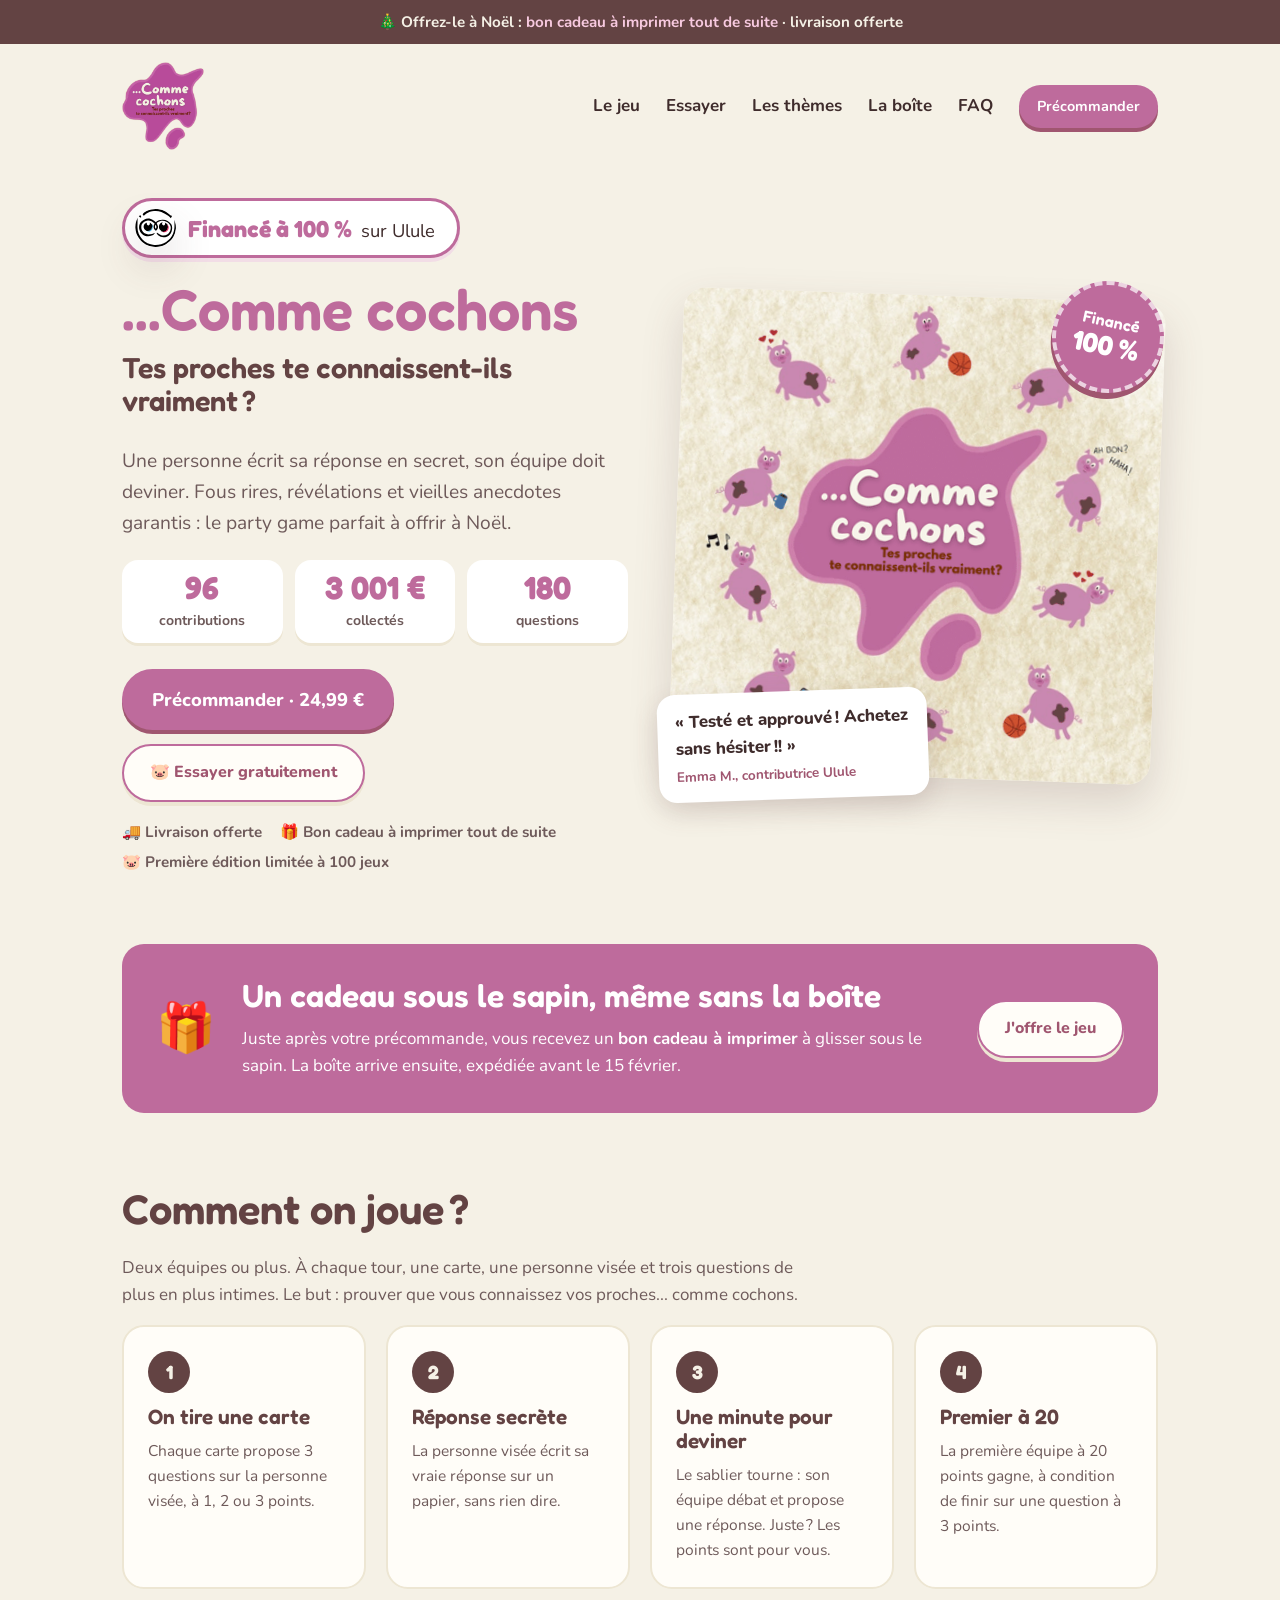
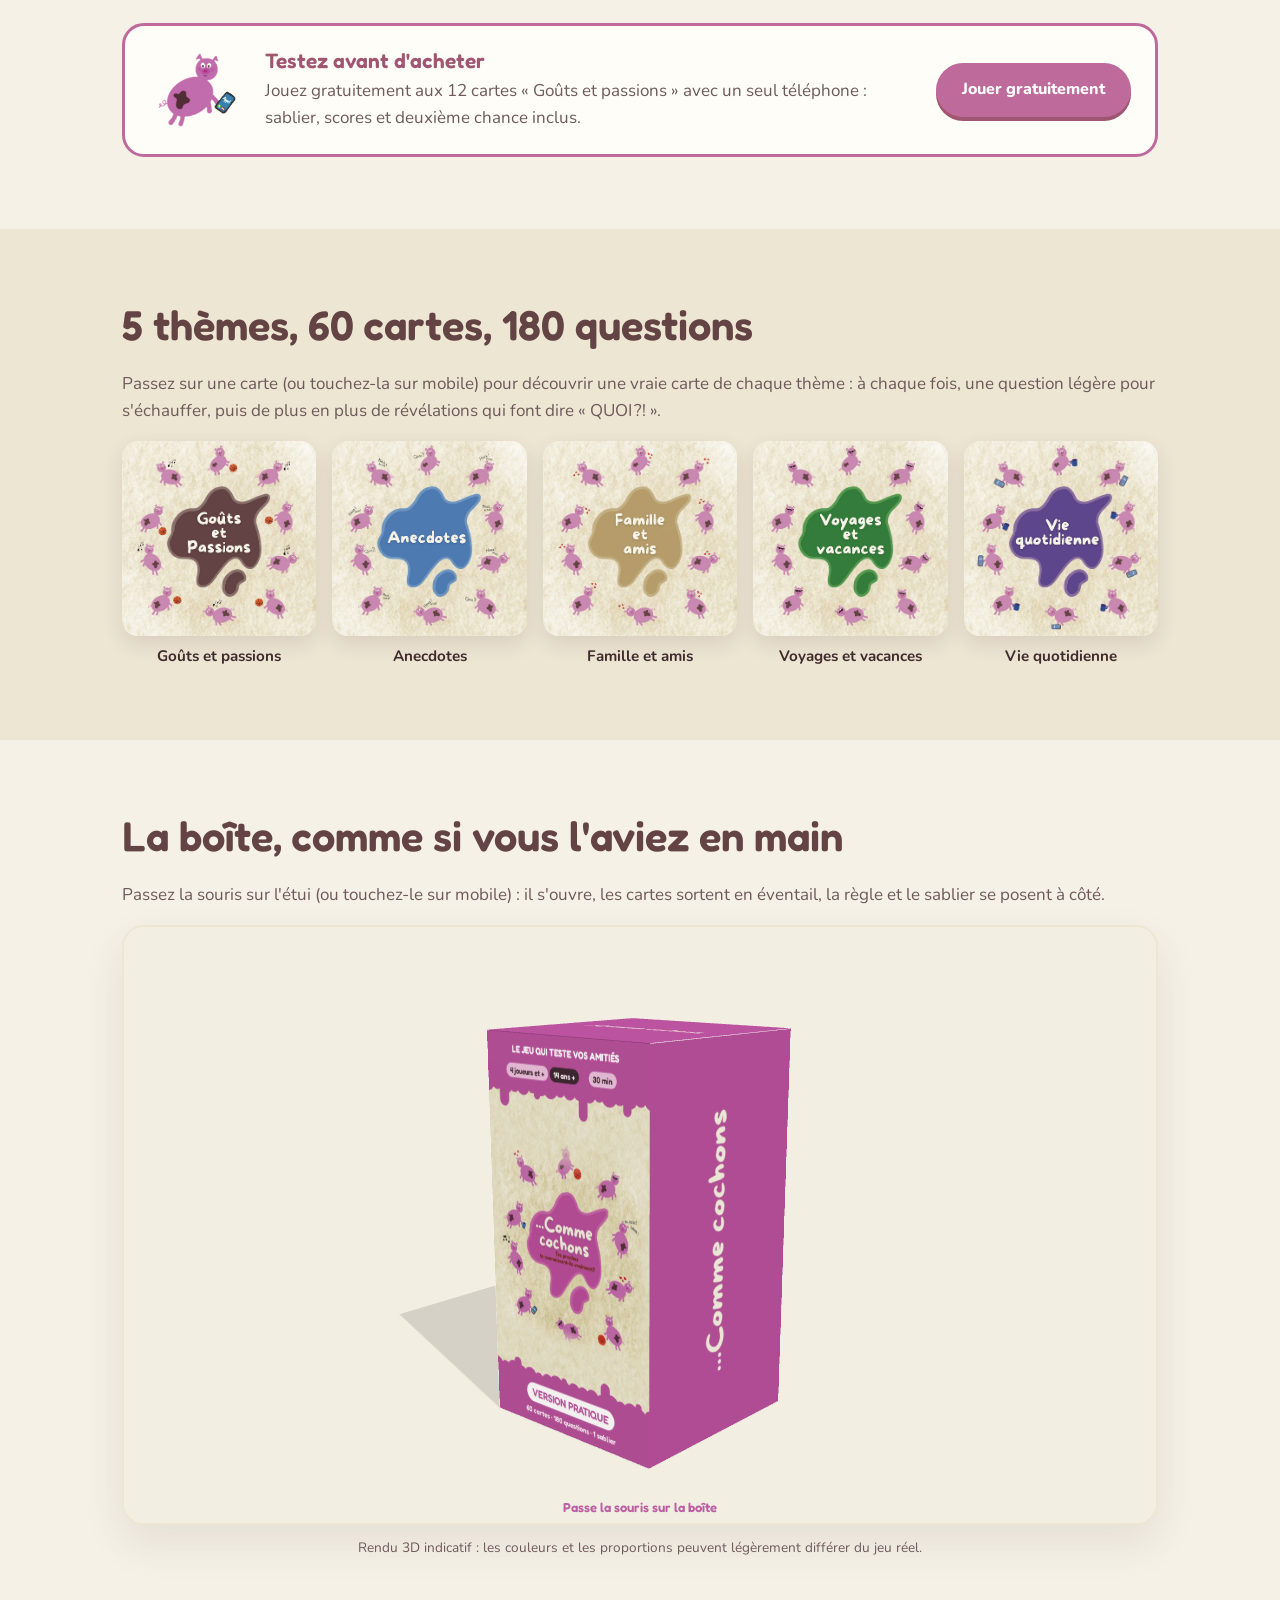
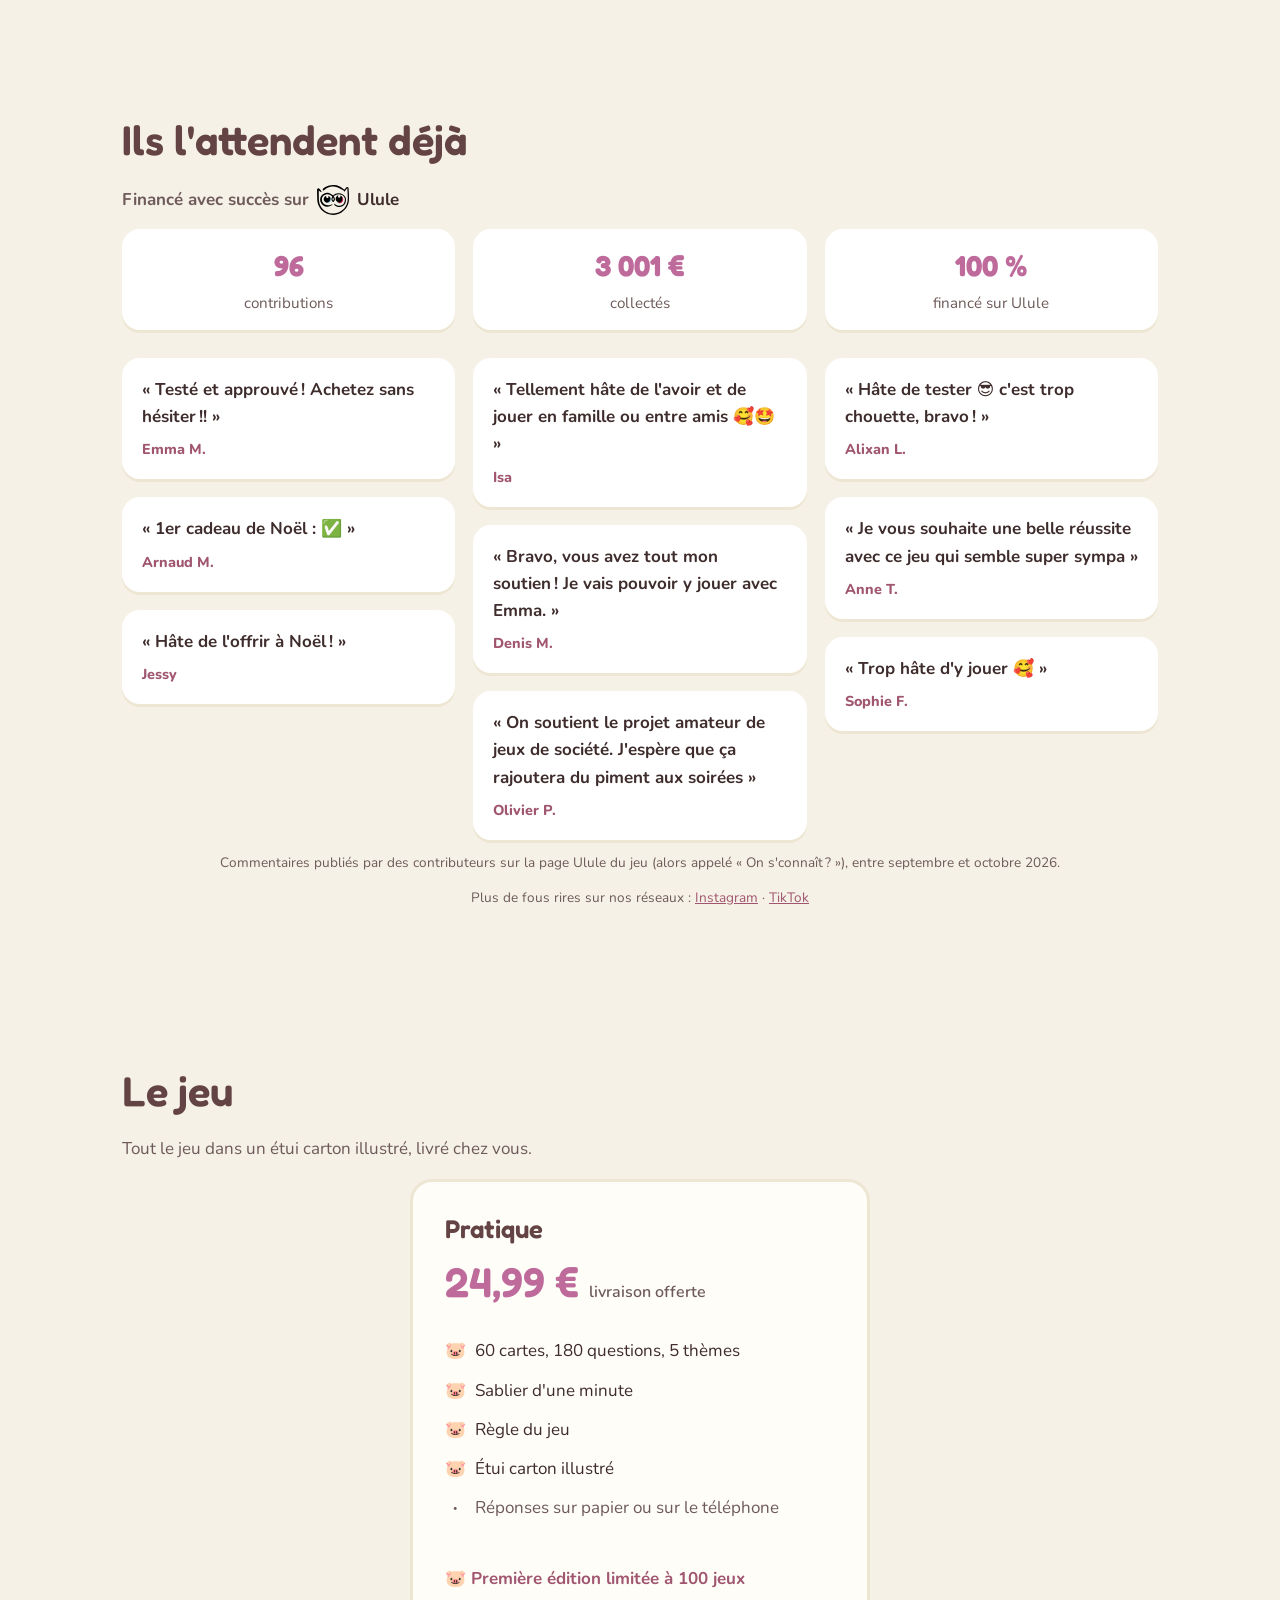
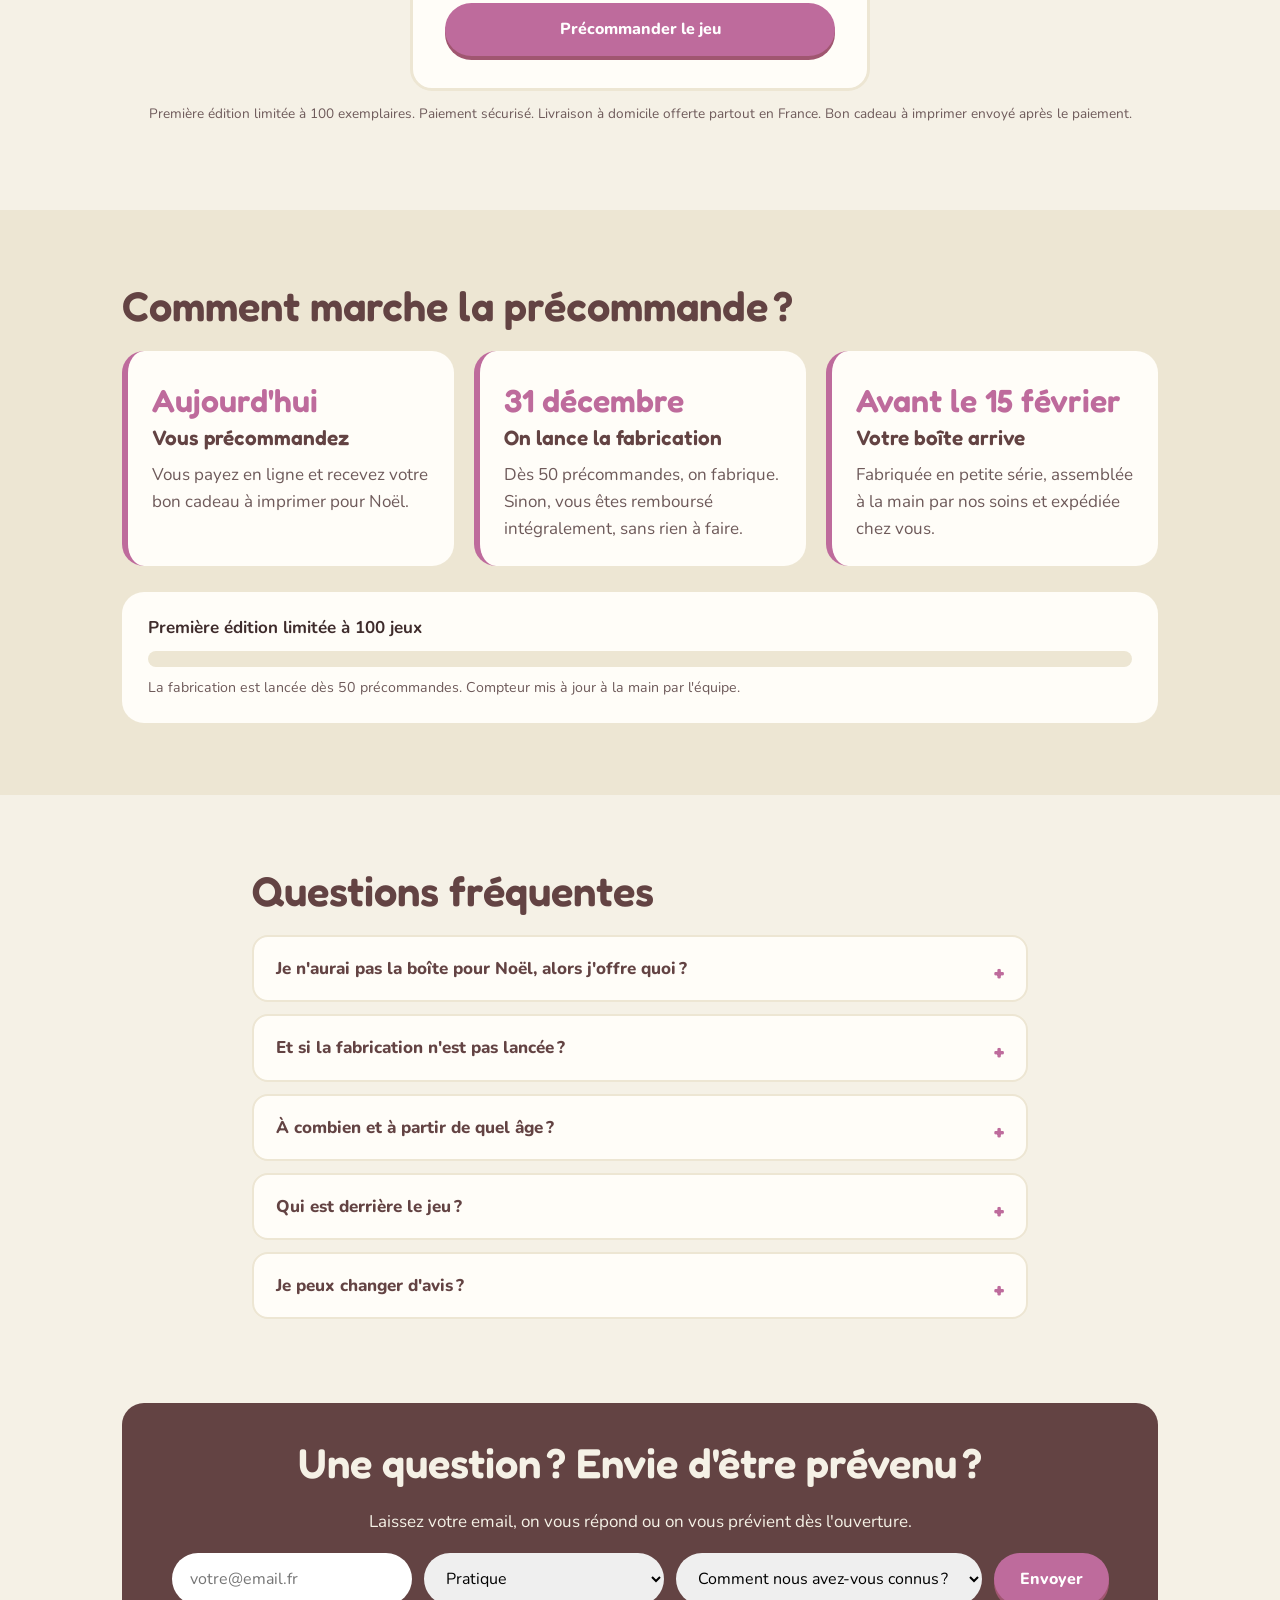
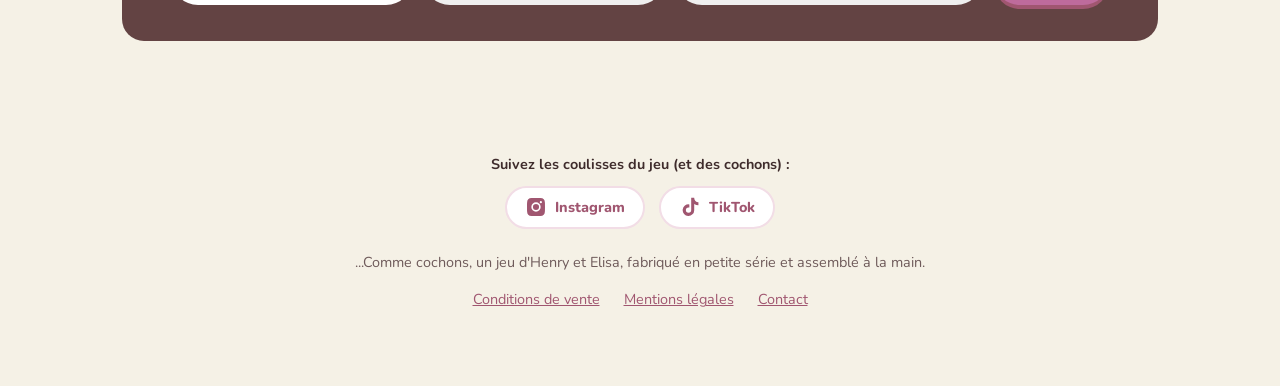
==== commit cbac3849: "Ajoute les statistiques GoatCounter (sans cookie) sur toutes les pages Co-Authored-By: Claude Opus 5" ====
--- a/index.html
+++ b/index.html
@@ -15,6 +15,7 @@
 <link rel="preconnect" href="https://fonts.gstatic.com" crossorigin>
 <link href="https://fonts.googleapis.com/css2?family=Fredoka:wght@500;600;700&family=Nunito:wght@400;600;700;800&display=swap" rel="stylesheet">
 <link rel="stylesheet" href="style.css">
+<script data-goatcounter="https://henyririx.goatcounter.com/count" async src="https://gc.zgo.at/count.js"></script>
 </head>
 <body>
 
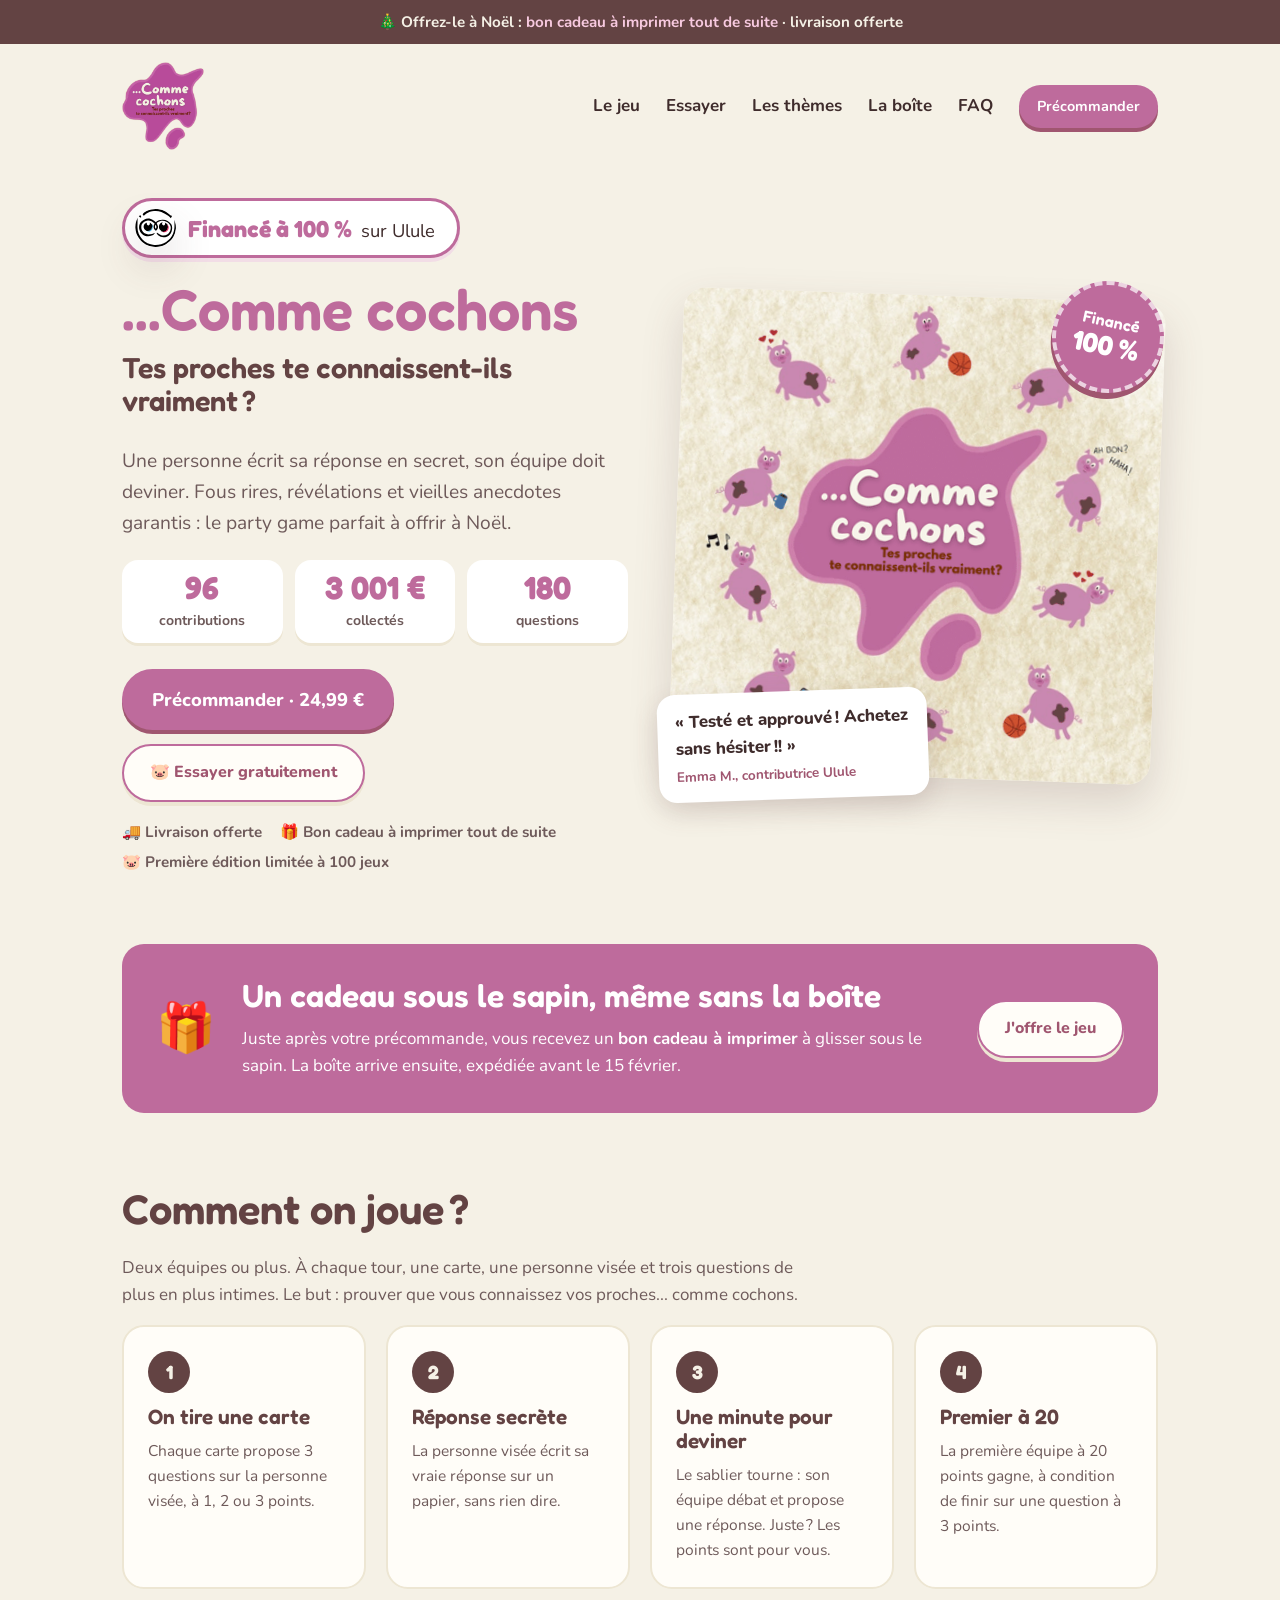
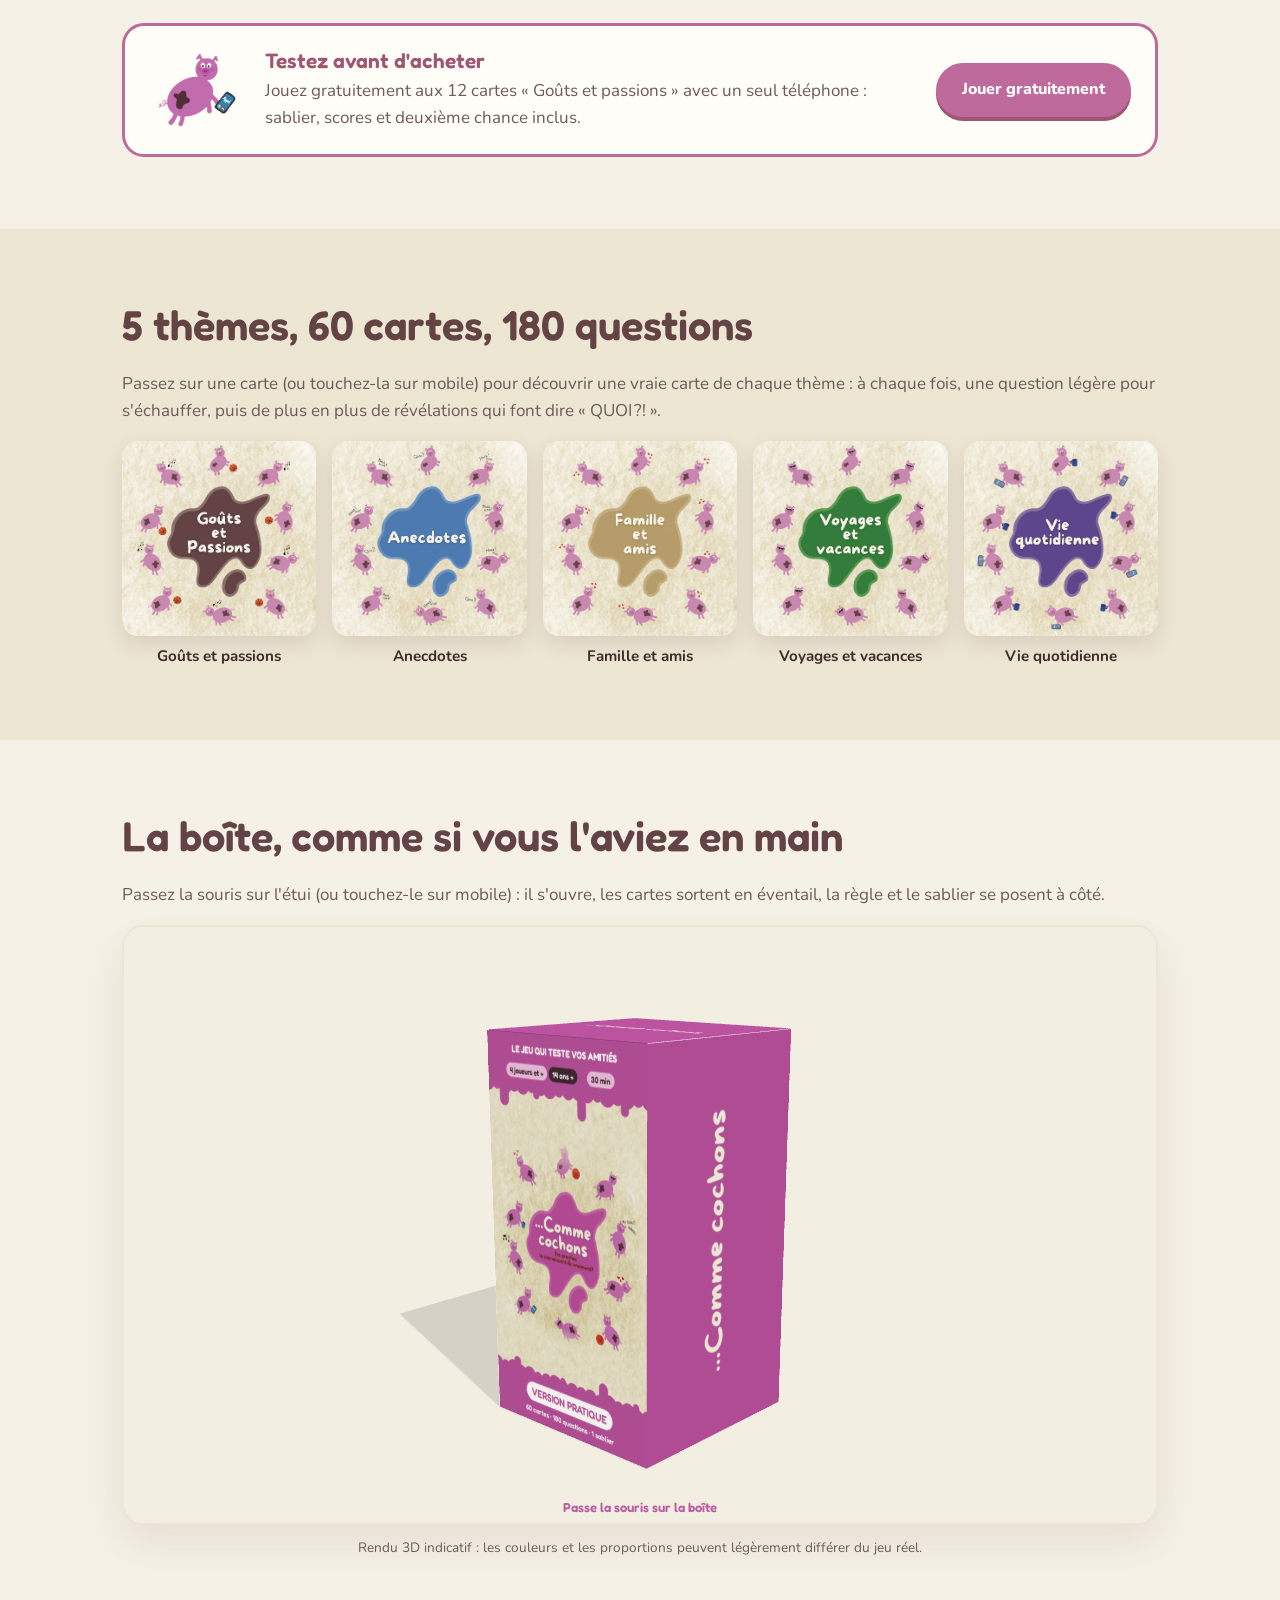
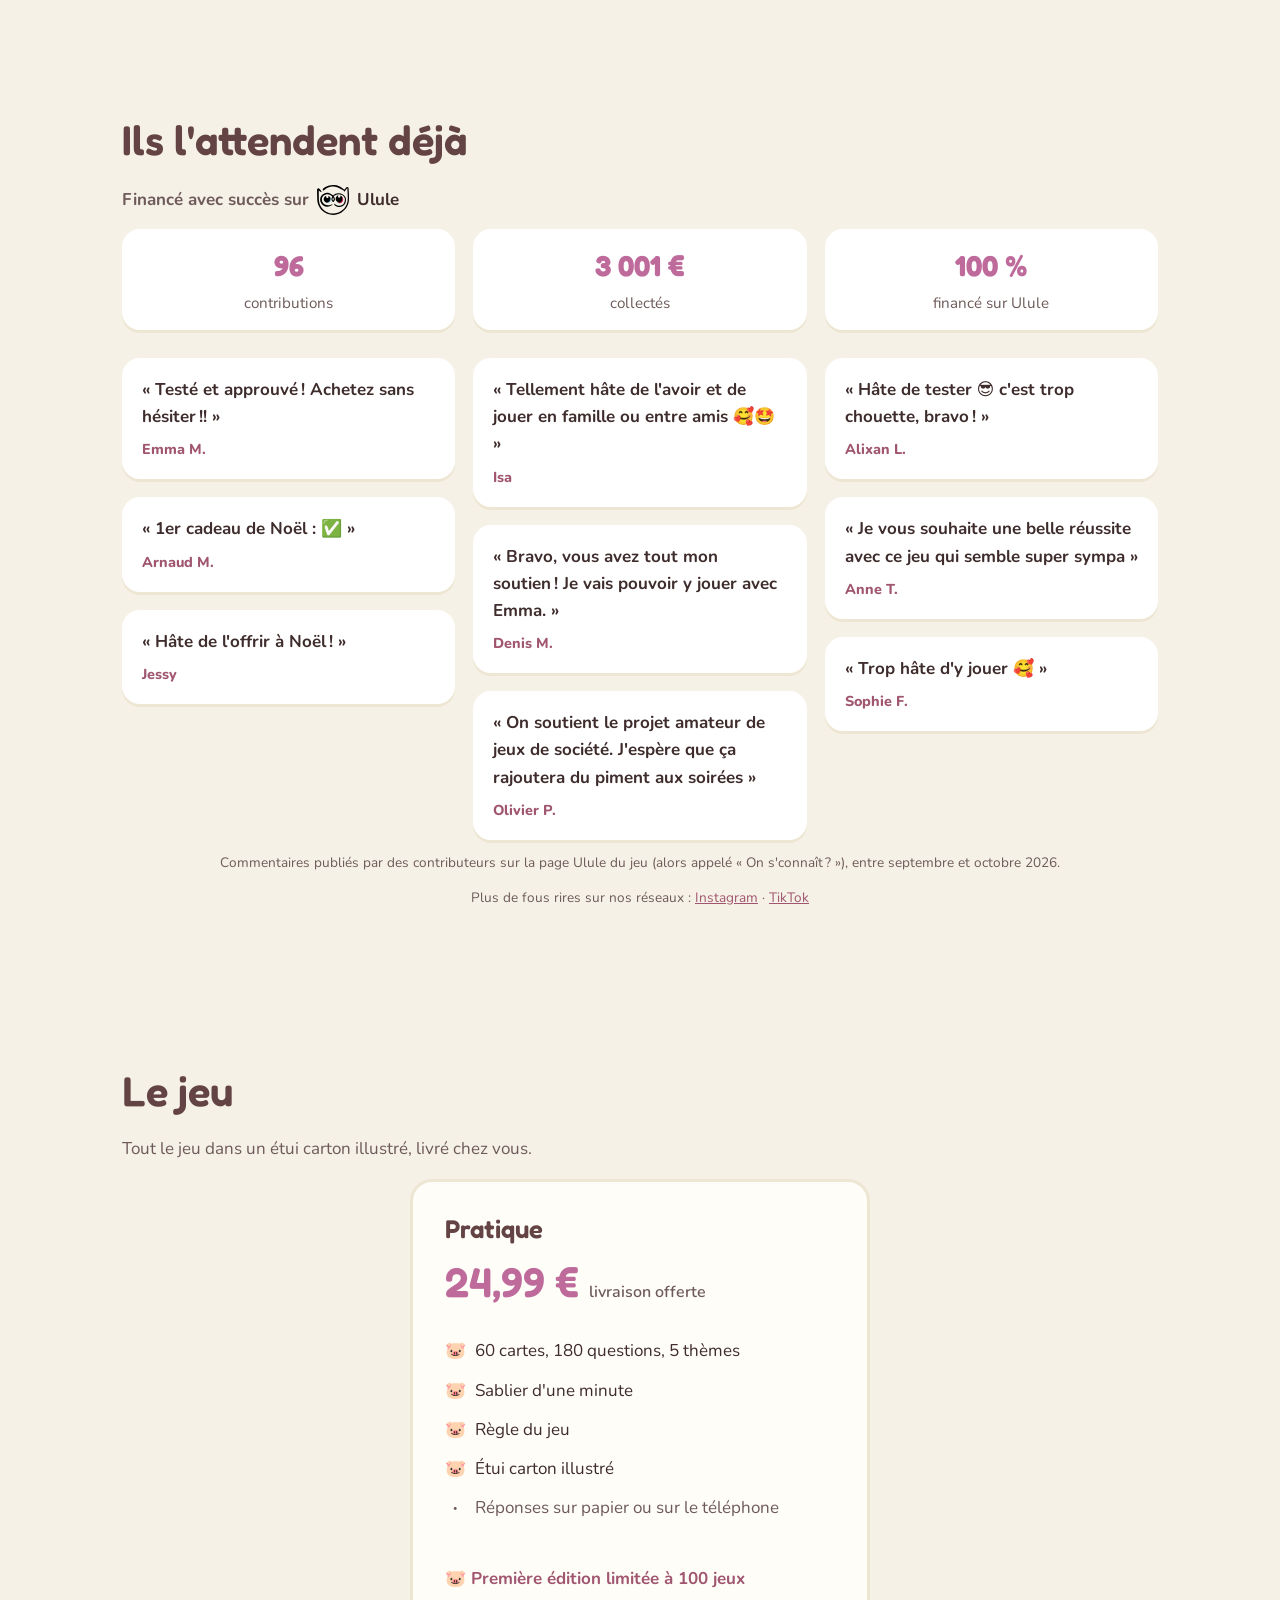
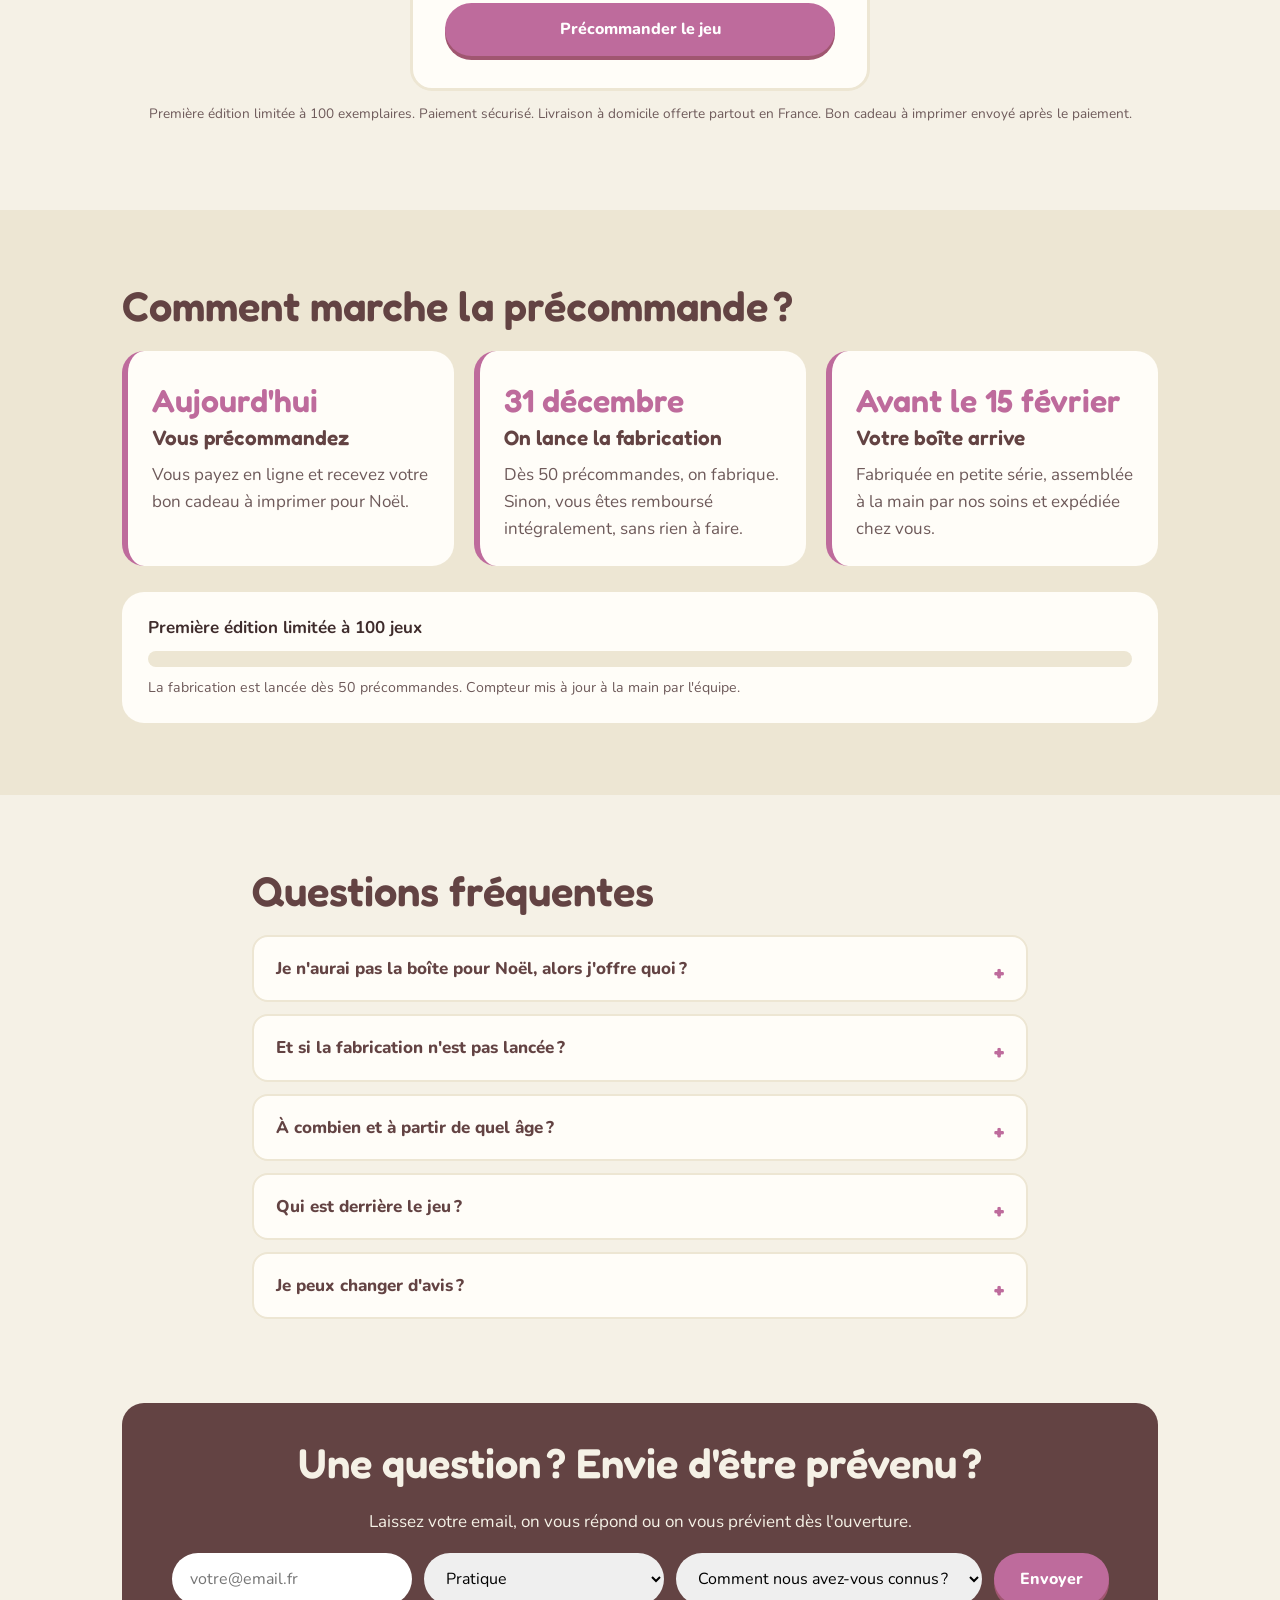
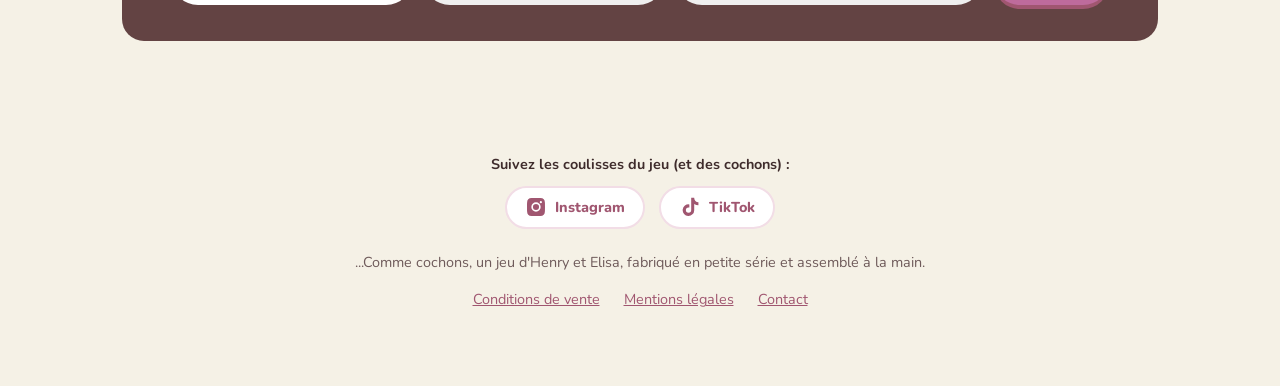
==== commit 2187dcfb: "Nouveau compte Instagram @commecochons_lejeu sur le site Co-Authored-By: Claude Opus 5.5 <noreply@an" ====
--- a/index.html
+++ b/index.html
@@ -169,7 +169,7 @@
       <figure><blockquote>« Trop hâte d'y jouer 🥰 »</blockquote><figcaption>Sophie F.</figcaption></figure>
     </div>
     <p class="mention">Commentaires publiés par des contributeurs sur la page Ulule du jeu (alors appelé « On s'connaît ? »), entre septembre et octobre 2026.</p>
-    <p class="mention">Plus de fous rires sur nos réseaux : <a href="https://www.instagram.com/onsconnait_lejeu/" target="_blank" rel="noopener">Instagram</a> · <a href="https://www.tiktok.com/@onsconnait_lejeu" target="_blank" rel="noopener">TikTok</a></p>
+    <p class="mention">Plus de fous rires sur nos réseaux : <a href="https://www.instagram.com/commecochons_lejeu/" target="_blank" rel="noopener">Instagram</a> · <a href="https://www.tiktok.com/@onsconnait_lejeu" target="_blank" rel="noopener">TikTok</a></p>
   </div>
 </section>
 
@@ -253,7 +253,7 @@
 <footer>
   <p class="suivez">Suivez les coulisses du jeu (et des cochons) :</p>
   <div class="reseaux">
-    <a href="https://www.instagram.com/onsconnait_lejeu/" target="_blank" rel="noopener"><svg viewBox="0 0 24 24" width="22" height="22" aria-hidden="true"><path fill="currentColor" d="M12 2.2c3.2 0 3.6 0 4.8.1 3.3.1 4.8 1.7 4.9 4.9.1 1.3.1 1.6.1 4.8s0 3.6-.1 4.8c-.1 3.2-1.7 4.8-4.9 4.9-1.3.1-1.6.1-4.8.1s-3.6 0-4.8-.1c-3.3-.1-4.8-1.7-4.9-4.9C2.2 15.6 2.2 15.2 2.2 12s0-3.6.1-4.8C2.4 3.9 3.9 2.4 7.2 2.3 8.4 2.2 8.8 2.2 12 2.2zm0 4.7a5.1 5.1 0 1 0 0 10.2 5.1 5.1 0 0 0 0-10.2zm0 8.4a3.3 3.3 0 1 1 0-6.6 3.3 3.3 0 0 1 0 6.6zm5.3-9.8a1.2 1.2 0 1 0 0 2.4 1.2 1.2 0 0 0 0-2.4z"/></svg><span>Instagram</span></a>
+    <a href="https://www.instagram.com/commecochons_lejeu/" target="_blank" rel="noopener"><svg viewBox="0 0 24 24" width="22" height="22" aria-hidden="true"><path fill="currentColor" d="M12 2.2c3.2 0 3.6 0 4.8.1 3.3.1 4.8 1.7 4.9 4.9.1 1.3.1 1.6.1 4.8s0 3.6-.1 4.8c-.1 3.2-1.7 4.8-4.9 4.9-1.3.1-1.6.1-4.8.1s-3.6 0-4.8-.1c-3.3-.1-4.8-1.7-4.9-4.9C2.2 15.6 2.2 15.2 2.2 12s0-3.6.1-4.8C2.4 3.9 3.9 2.4 7.2 2.3 8.4 2.2 8.8 2.2 12 2.2zm0 4.7a5.1 5.1 0 1 0 0 10.2 5.1 5.1 0 0 0 0-10.2zm0 8.4a3.3 3.3 0 1 1 0-6.6 3.3 3.3 0 0 1 0 6.6zm5.3-9.8a1.2 1.2 0 1 0 0 2.4 1.2 1.2 0 0 0 0-2.4z"/></svg><span>Instagram</span></a>
     <a href="https://www.tiktok.com/@onsconnait_lejeu" target="_blank" rel="noopener"><svg viewBox="0 0 24 24" width="22" height="22" aria-hidden="true"><path fill="currentColor" d="M16.6 2h-3.3v13.4a2.9 2.9 0 1 1-2.9-2.9c.3 0 .6 0 .9.1V9.2a6.3 6.3 0 1 0 5.3 6.2V8.6a7.9 7.9 0 0 0 4.6 1.5V6.8a4.6 4.6 0 0 1-4.6-4.8z"/></svg><span>TikTok</span></a>
   </div>
   <p>...Comme cochons, un jeu d'Henry et Elisa, fabriqué en petite série et assemblé à la main.</p>
